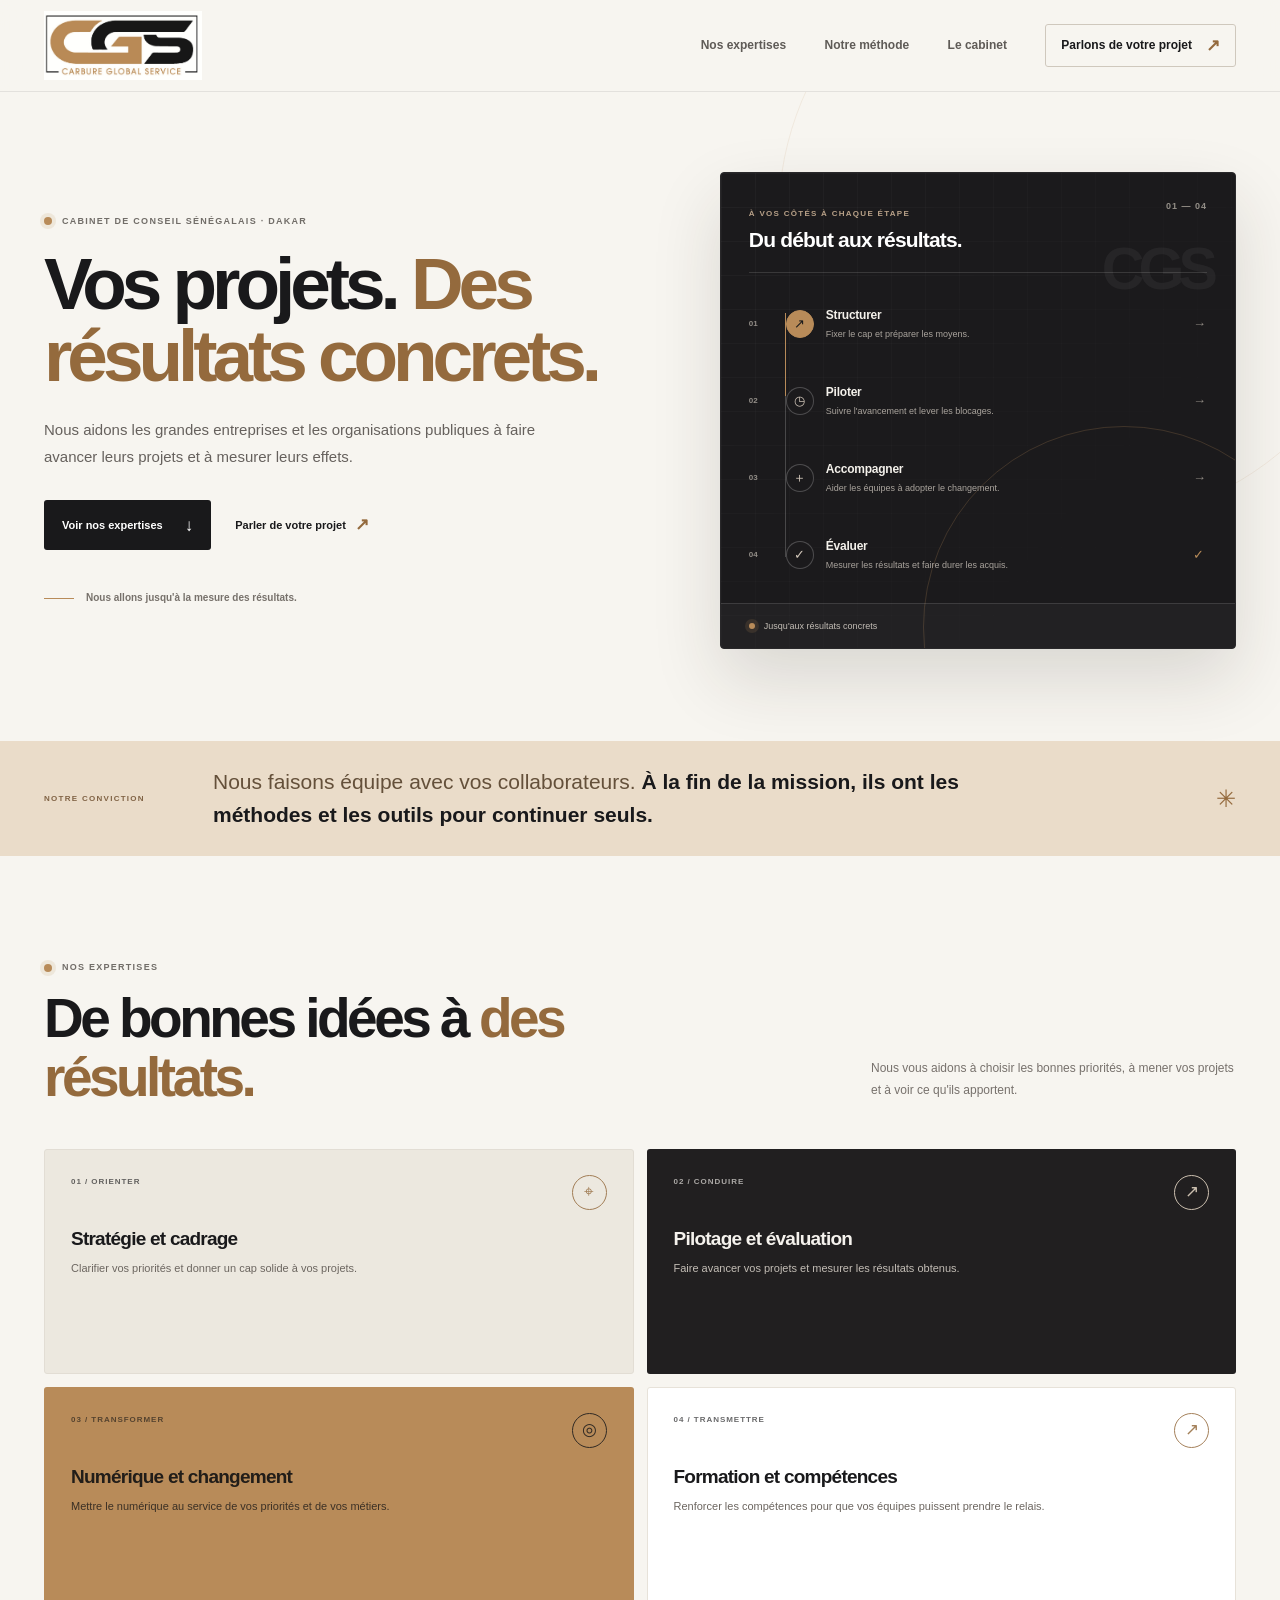
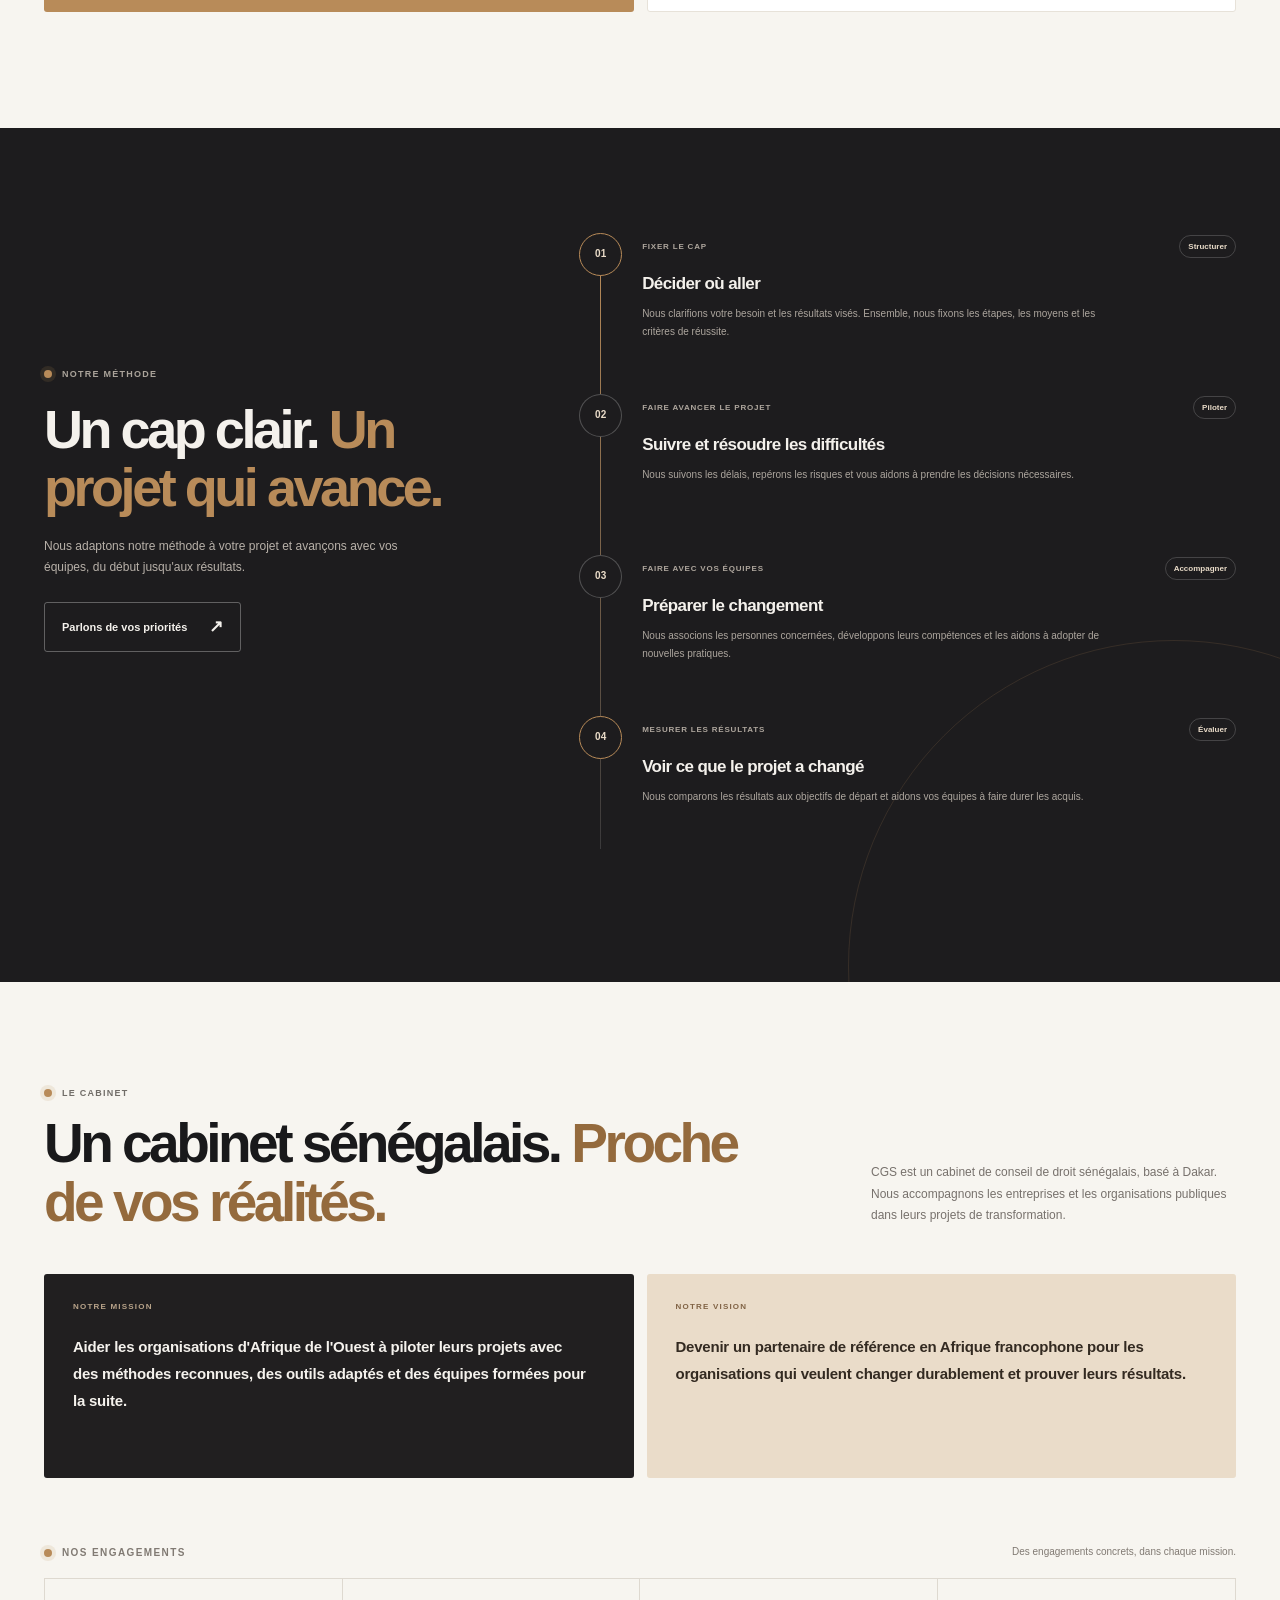
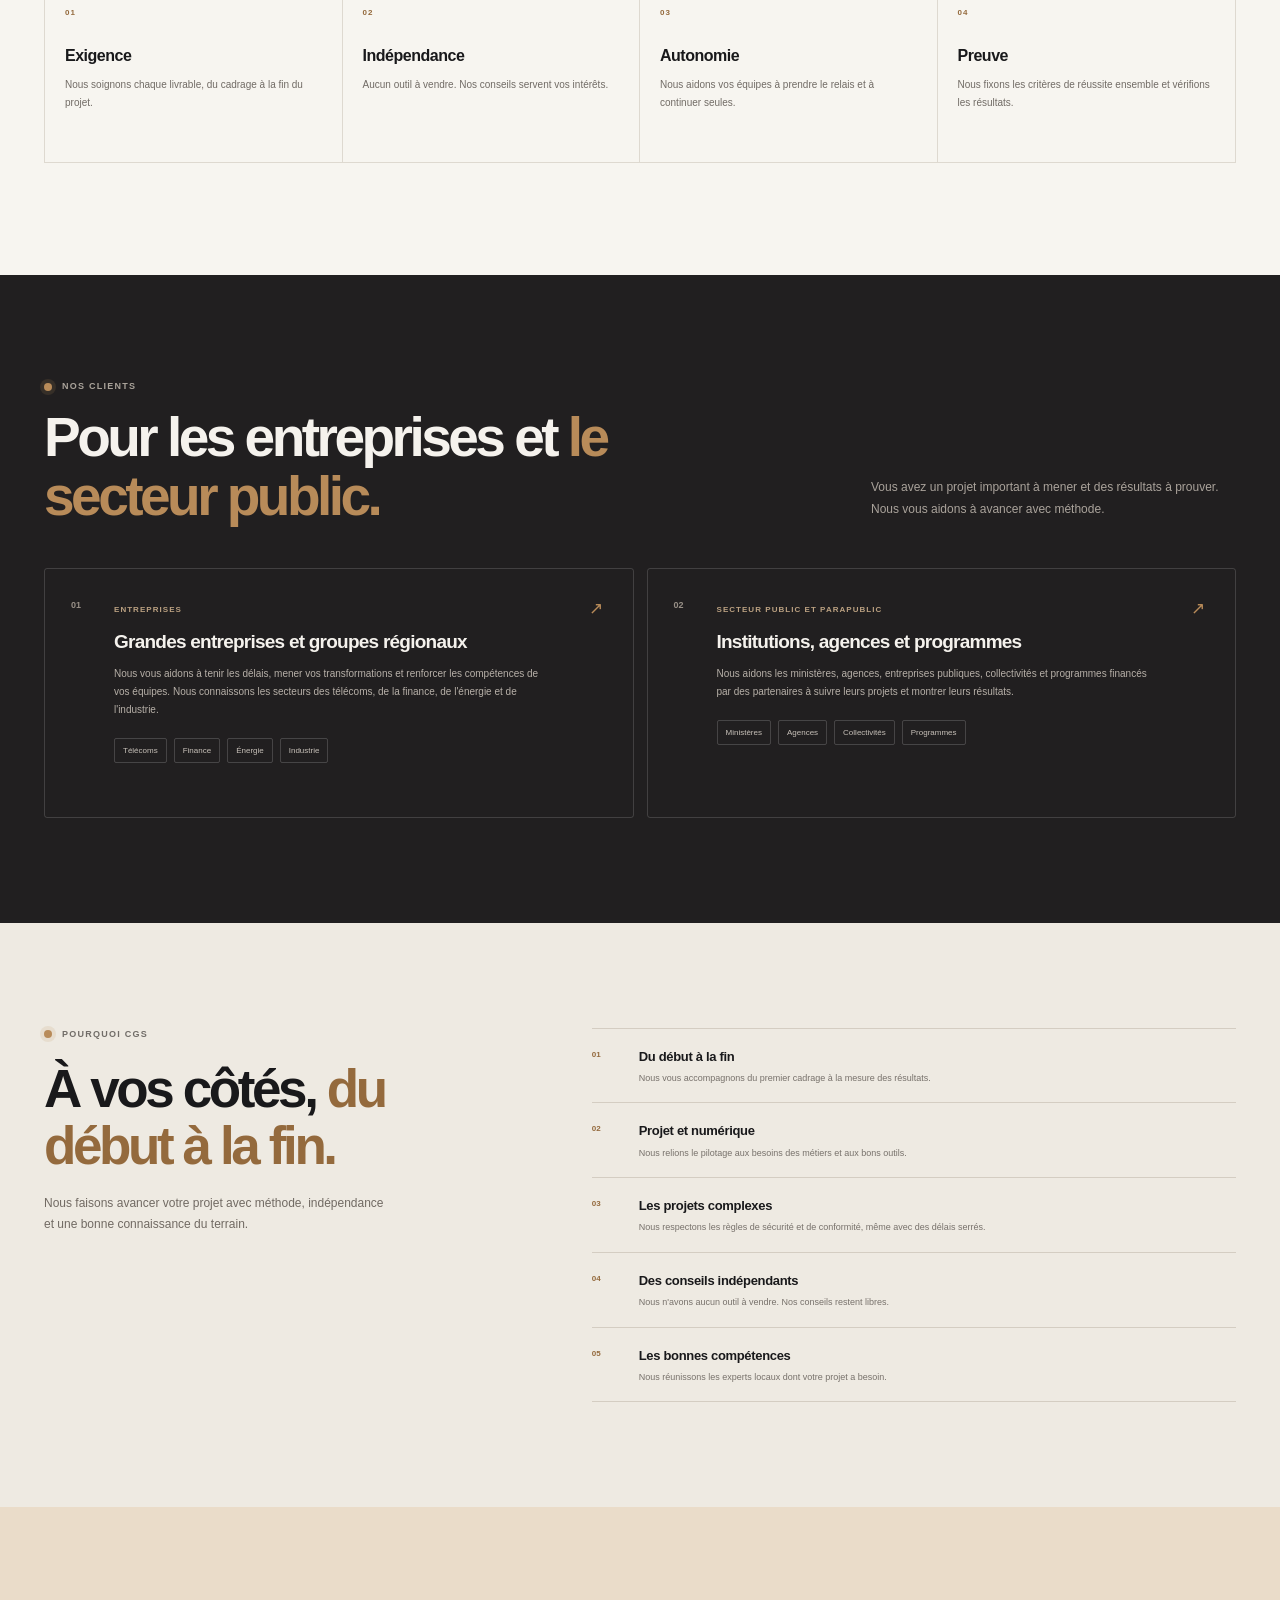
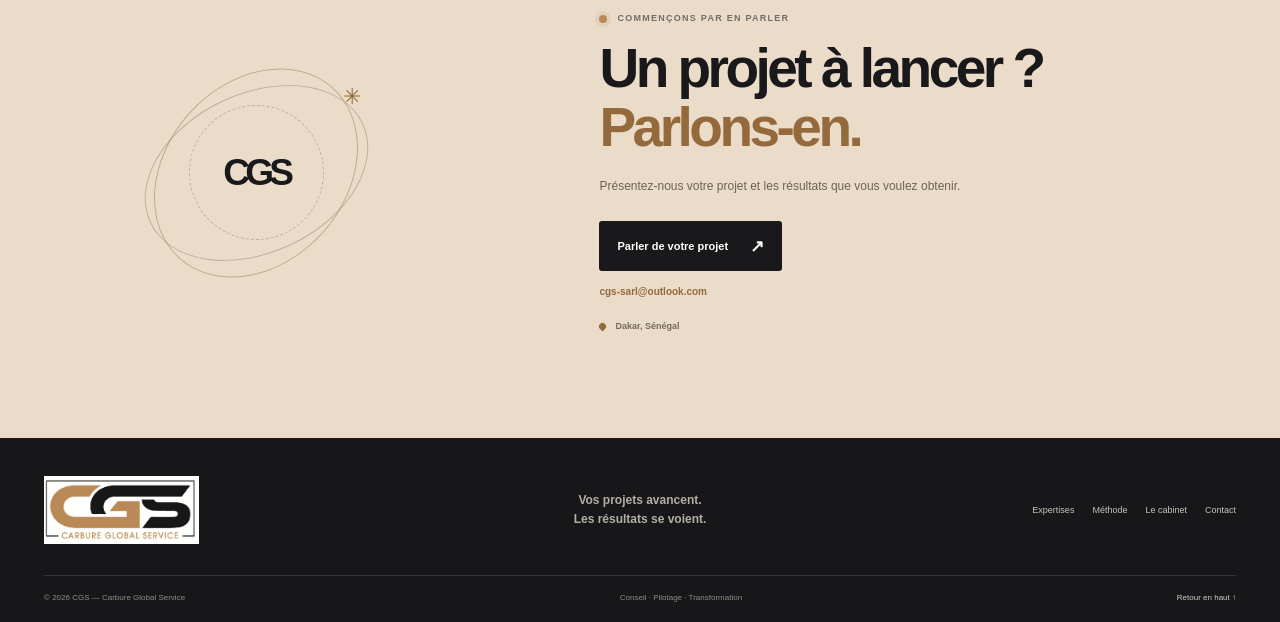
==== index.html @ 9fdec8ed "Build CGS consulting website" ====
<!doctype html>
<html lang="fr">
  <head>
    <meta charset="utf-8" />
    <meta name="viewport" content="width=device-width, initial-scale=1" />
    <meta name="theme-color" content="#171719" />
    <meta name="description" content="CGS aide les entreprises et les organisations publiques à faire avancer leurs projets et à mesurer leurs résultats." />
    <meta property="og:type" content="website" />
    <meta property="og:locale" content="fr_SN" />
    <meta property="og:title" content="CGS — Vos projets. Des résultats concrets." />
    <meta property="og:description" content="Conseil, pilotage de projets et accompagnement des équipes en Afrique de l'Ouest." />
    <title>CGS — Vos projets. Des résultats concrets.</title>
    <link rel="icon" type="image/svg+xml" href="favicon.svg" />
    <link rel="stylesheet" href="styles.css?v=6" />
    <script src="script.js" defer></script>
  </head>
  <body>
    <a class="skip-link" href="#contenu">Aller au contenu</a>
    <header class="site-header">
      <div class="container nav-wrap">
        <a class="brand" href="#accueil" aria-label="CGS, accueil">
          <img class="brand-logo" src="assets/cgs-logo.jpg" alt="Carbure Global Service" />
        </a>
        <button class="menu-toggle" type="button" aria-expanded="false" aria-controls="navigation" aria-label="Ouvrir le menu">
          <span></span><span></span>
        </button>
        <nav class="navigation" id="navigation" aria-label="Navigation principale">
          <a href="#expertises">Nos expertises</a>
          <a href="#methode">Notre méthode</a>
          <a href="#cabinet">Le cabinet</a>
          <a class="nav-cta" href="#contact">Parlons de votre projet <span aria-hidden="true">↗</span></a>
        </nav>
      </div>
    </header>

    <main id="contenu">
      <section class="hero section-pad" id="accueil">
        <div class="container hero-grid">
          <div class="hero-copy">
            <p class="eyebrow"><span class="eyebrow-dot"></span> Cabinet de conseil sénégalais · Dakar</p>
            <h1>Vos projets. <em>Des résultats concrets.</em></h1>
            <p class="hero-lead">Nous aidons les grandes entreprises et les organisations publiques à faire avancer leurs projets et à mesurer leurs effets.</p>
            <div class="hero-actions">
              <a class="button button-dark" href="#expertises">Voir nos expertises <span aria-hidden="true">↓</span></a>
              <a class="text-link" href="#contact">Parler de votre projet <span aria-hidden="true">↗</span></a>
            </div>
            <div class="hero-note"><span class="note-rule"></span><span>Nous allons jusqu'à la mesure des résultats.</span></div>
          </div>

          <div class="cycle-panel" role="region" aria-labelledby="cycle-title">
            <div class="cycle-panel-head"><div><span class="panel-kicker">À VOS CÔTÉS À CHAQUE ÉTAPE</span><h2 id="cycle-title">Du début aux résultats.</h2></div><span class="panel-index">01 — 04</span></div>
            <div class="cycle-list">
              <article class="cycle-item"><span class="cycle-number">01</span><span class="cycle-marker marker-filled" aria-hidden="true">↗</span><div><h3>Structurer</h3><p>Fixer le cap et préparer les moyens.</p></div><span class="cycle-arrow" aria-hidden="true">→</span></article>
              <article class="cycle-item"><span class="cycle-number">02</span><span class="cycle-marker" aria-hidden="true">◷</span><div><h3>Piloter</h3><p>Suivre l'avancement et lever les blocages.</p></div><span class="cycle-arrow" aria-hidden="true">→</span></article>
              <article class="cycle-item"><span class="cycle-number">03</span><span class="cycle-marker" aria-hidden="true">＋</span><div><h3>Accompagner</h3><p>Aider les équipes à adopter le changement.</p></div><span class="cycle-arrow" aria-hidden="true">→</span></article>
              <article class="cycle-item"><span class="cycle-number">04</span><span class="cycle-marker" aria-hidden="true">✓</span><div><h3>Évaluer</h3><p>Mesurer les résultats et faire durer les acquis.</p></div><span class="cycle-arrow" aria-hidden="true">✓</span></article>
            </div>
            <div class="cycle-panel-foot"><span class="status-dot" aria-hidden="true"></span> Jusqu'aux résultats concrets</div>
            <span class="panel-watermark" aria-hidden="true">CGS</span>
          </div>
        </div>
      </section>

      <section class="belief-band" aria-label="Notre conviction">
        <div class="container belief-inner">
          <span class="belief-label">NOTRE CONVICTION</span>
          <p>Nous faisons équipe avec vos collaborateurs. <strong>À la fin de la mission, ils ont les méthodes et les outils pour continuer seuls.</strong></p>
          <span class="belief-mark" aria-hidden="true">✳</span>
        </div>
      </section>

      <section class="section section-pad expertise-section" id="expertises">
        <div class="container">
          <div class="section-heading heading-split">
            <div><p class="eyebrow"><span class="eyebrow-dot"></span> Nos expertises</p><h2>De bonnes idées à <em>des résultats.</em></h2></div>
            <p class="heading-aside">Nous vous aidons à choisir les bonnes priorités, à mener vos projets et à voir ce qu'ils apportent.</p>
          </div>
          <div class="expertise-grid">
            <article class="expertise-card card-sand">
              <div class="card-top"><span class="card-number">01 / ORIENTER</span><span class="card-symbol" aria-hidden="true">⌖</span></div>
              <h3>Stratégie et cadrage</h3>
              <p>Clarifier vos priorités et donner un cap solide à vos projets.</p>
            </article>
            <article class="expertise-card card-dark">
              <div class="card-top"><span class="card-number">02 / CONDUIRE</span><span class="card-symbol" aria-hidden="true">↗</span></div>
              <h3>Pilotage et évaluation</h3>
              <p>Faire avancer vos projets et mesurer les résultats obtenus.</p>
            </article>
            <article class="expertise-card card-gold">
              <div class="card-top"><span class="card-number">03 / TRANSFORMER</span><span class="card-symbol" aria-hidden="true">◎</span></div>
              <h3>Numérique et changement</h3>
              <p>Mettre le numérique au service de vos priorités et de vos métiers.</p>
            </article>
            <article class="expertise-card card-light">
              <div class="card-top"><span class="card-number">04 / TRANSMETTRE</span><span class="card-symbol" aria-hidden="true">↗</span></div>
              <h3>Formation et compétences</h3>
              <p>Renforcer les compétences pour que vos équipes puissent prendre le relais.</p>
            </article>
          </div>
        </div>
      </section>

      <section class="method-section section-pad" id="methode">
        <div class="container method-layout">
          <div class="method-intro">
            <p class="eyebrow eyebrow-light"><span class="eyebrow-dot"></span> Notre méthode</p>
            <h2>Un cap clair. <em>Un projet qui avance.</em></h2>
            <p>Nous adaptons notre méthode à votre projet et avançons avec vos équipes, du début jusqu'aux résultats.</p>
            <a class="button button-outline" href="#contact">Parlons de vos priorités <span aria-hidden="true">↗</span></a>
          </div>
          <div class="method-steps">
            <article class="method-step"><span class="method-index">01</span><div class="method-content"><div class="method-topline"><span>FIXER LE CAP</span><span>Structurer</span></div><h3>Décider où aller</h3><p>Nous clarifions votre besoin et les résultats visés. Ensemble, nous fixons les étapes, les moyens et les critères de réussite.</p></div></article>
            <article class="method-step"><span class="method-index">02</span><div class="method-content"><div class="method-topline"><span>FAIRE AVANCER LE PROJET</span><span>Piloter</span></div><h3>Suivre et résoudre les difficultés</h3><p>Nous suivons les délais, repérons les risques et vous aidons à prendre les décisions nécessaires.</p></div></article>
            <article class="method-step"><span class="method-index">03</span><div class="method-content"><div class="method-topline"><span>FAIRE AVEC VOS ÉQUIPES</span><span>Accompagner</span></div><h3>Préparer le changement</h3><p>Nous associons les personnes concernées, développons leurs compétences et les aidons à adopter de nouvelles pratiques.</p></div></article>
            <article class="method-step"><span class="method-index">04</span><div class="method-content"><div class="method-topline"><span>MESURER LES RÉSULTATS</span><span>Évaluer</span></div><h3>Voir ce que le projet a changé</h3><p>Nous comparons les résultats aux objectifs de départ et aidons vos équipes à faire durer les acquis.</p></div></article>
          </div>
        </div>
      </section>

      <section class="section section-pad cabinet-section" id="cabinet">
        <div class="container">
          <div class="section-heading heading-split">
            <div><p class="eyebrow"><span class="eyebrow-dot"></span> Le cabinet</p><h2>Un cabinet sénégalais. <em>Proche de vos réalités.</em></h2></div>
            <p class="heading-aside">CGS est un cabinet de conseil de droit sénégalais, basé à Dakar. Nous accompagnons les entreprises et les organisations publiques dans leurs projets de transformation.</p>
          </div>
          <div class="mission-grid">
            <article class="mission-card mission-card-dark"><span class="mission-label">NOTRE MISSION</span><p>Aider les organisations d'Afrique de l'Ouest à piloter leurs projets avec des méthodes reconnues, des outils adaptés et des équipes formées pour la suite.</p></article>
            <article class="mission-card mission-card-gold"><span class="mission-label">NOTRE VISION</span><p>Devenir un partenaire de référence en Afrique francophone pour les organisations qui veulent changer durablement et prouver leurs résultats.</p></article>
          </div>

          <div class="values-heading"><p class="eyebrow"><span class="eyebrow-dot"></span> Nos engagements</p><p>Des engagements concrets, dans chaque mission.</p></div>
          <div class="values-grid">
            <article class="value-card"><span class="value-index">01</span><h3>Exigence</h3><p>Nous soignons chaque livrable, du cadrage à la fin du projet.</p></article>
            <article class="value-card"><span class="value-index">02</span><h3>Indépendance</h3><p>Aucun outil à vendre. Nos conseils servent vos intérêts.</p></article>
            <article class="value-card"><span class="value-index">03</span><h3>Autonomie</h3><p>Nous aidons vos équipes à prendre le relais et à continuer seules.</p></article>
            <article class="value-card"><span class="value-index">04</span><h3>Preuve</h3><p>Nous fixons les critères de réussite ensemble et vérifions les résultats.</p></article>
          </div>
        </div>
      </section>

      <section class="audience-section section-pad">
        <div class="container">
          <div class="section-heading heading-split">
            <div><p class="eyebrow eyebrow-light"><span class="eyebrow-dot"></span> Nos clients</p><h2>Pour les entreprises et <em>le secteur public.</em></h2></div>
            <p class="heading-aside">Vous avez un projet important à mener et des résultats à prouver. Nous vous aidons à avancer avec méthode.</p>
          </div>
          <div class="audience-grid">
            <article class="audience-card"><span class="audience-number">01</span><div><span class="audience-kicker">ENTREPRISES</span><h3>Grandes entreprises et groupes régionaux</h3><p>Nous vous aidons à tenir les délais, mener vos transformations et renforcer les compétences de vos équipes. Nous connaissons les secteurs des télécoms, de la finance, de l'énergie et de l'industrie.</p><div class="audience-tags"><span>Télécoms</span><span>Finance</span><span>Énergie</span><span>Industrie</span></div></div><span class="audience-icon" aria-hidden="true">↗</span></article>
            <article class="audience-card"><span class="audience-number">02</span><div><span class="audience-kicker">SECTEUR PUBLIC ET PARAPUBLIC</span><h3>Institutions, agences et programmes</h3><p>Nous aidons les ministères, agences, entreprises publiques, collectivités et programmes financés par des partenaires à suivre leurs projets et montrer leurs résultats.</p><div class="audience-tags"><span>Ministères</span><span>Agences</span><span>Collectivités</span><span>Programmes</span></div></div><span class="audience-icon" aria-hidden="true">↗</span></article>
          </div>
        </div>
      </section>

      <section class="difference-section section-pad">
        <div class="container difference-layout">
          <div><p class="eyebrow"><span class="eyebrow-dot"></span> Pourquoi CGS</p><h2>À vos côtés, <em>du début à la fin.</em></h2><p class="difference-lead">Nous faisons avancer votre projet avec méthode, indépendance et une bonne connaissance du terrain.</p></div>
          <div class="difference-list">
            <article><span>01</span><div><h3>Du début à la fin</h3><p>Nous vous accompagnons du premier cadrage à la mesure des résultats.</p></div></article>
            <article><span>02</span><div><h3>Projet et numérique</h3><p>Nous relions le pilotage aux besoins des métiers et aux bons outils.</p></div></article>
            <article><span>03</span><div><h3>Les projets complexes</h3><p>Nous respectons les règles de sécurité et de conformité, même avec des délais serrés.</p></div></article>
            <article><span>04</span><div><h3>Des conseils indépendants</h3><p>Nous n'avons aucun outil à vendre. Nos conseils restent libres.</p></div></article>
            <article><span>05</span><div><h3>Les bonnes compétences</h3><p>Nous réunissons les experts locaux dont votre projet a besoin.</p></div></article>
          </div>
        </div>
      </section>

      <section class="closing section-pad" id="contact">
        <div class="container closing-inner">
          <div class="closing-art" aria-hidden="true"><span class="closing-ring ring-one"></span><span class="closing-ring ring-two"></span><span class="closing-ring ring-three"></span><span class="closing-monogram">CGS</span><span class="closing-spark">✳</span></div>
          <div class="closing-copy"><p class="eyebrow"><span class="eyebrow-dot"></span> Commençons par en parler</p><h2>Un projet à lancer ? <em>Parlons-en.</em></h2><p>Présentez-nous votre projet et les résultats que vous voulez obtenir.</p><a class="button button-dark" href="mailto:cgs-sarl@outlook.com?subject=Échange%20avec%20CGS">Parler de votre projet <span aria-hidden="true">↗</span></a><a class="contact-email" href="mailto:cgs-sarl@outlook.com">cgs-sarl@outlook.com</a><span class="contact-location"><span class="local-marker" aria-hidden="true"></span> Dakar, Sénégal</span></div>
        </div>
      </section>
    </main>

    <footer class="site-footer">
      <div class="container footer-main">
        <a class="brand footer-brand" href="#accueil" aria-label="CGS, retour à l'accueil"><img class="brand-logo" src="assets/cgs-logo.jpg" alt="Carbure Global Service" /></a>
        <p>Vos projets avancent.<br />Les résultats se voient.</p>
        <div class="footer-links"><a href="#expertises">Expertises</a><a href="#methode">Méthode</a><a href="#cabinet">Le cabinet</a><a href="#contact">Contact</a></div>
      </div>
      <div class="container footer-bottom"><span>© <span id="year">2026</span> CGS — Carbure Global Service</span><span>Conseil · Pilotage · Transformation</span><a href="#accueil">Retour en haut ↑</a></div>
    </footer>
  </body>
</html>
---- styles.css ----
:root {
  --paper: #f7f5f0;
  --paper-deep: #eeeae2;
  --ink: #19191b;
  --ink-soft: #333235;
  --muted: #716d68;
  --line: #ded9d0;
  --gold: #b88b59;
  --gold-deep: #946a3d;
  --gold-pale: #eadcc9;
  --white: #fff;
  --font: "Segoe UI", Arial, sans-serif;
  --display: "Aptos Display", "Segoe UI", Arial, sans-serif;
  --max: 1192px;
}

* { box-sizing: border-box; }
html { scroll-behavior: smooth; scroll-padding-top: 92px; }
body { margin: 0; background: var(--paper); color: var(--ink); font-family: var(--font); font-size: 15px; line-height: 1.65; -webkit-font-smoothing: antialiased; }
button, a { font: inherit; }
a { color: inherit; text-decoration: none; }
button { color: inherit; }
::selection { background: var(--gold-pale); color: var(--ink); }
:focus-visible { outline: 3px solid var(--gold); outline-offset: 4px; }
.container { width: min(var(--max), calc(100% - 64px)); margin-inline: auto; }
.section-pad { padding-block: 105px; }
.skip-link { position: absolute; left: 18px; top: -70px; z-index: 20; padding: 10px 15px; border-radius: 4px; background: var(--ink); color: var(--white); }
.skip-link:focus { top: 14px; }

.site-header { position: sticky; z-index: 10; top: 0; background: rgb(247 245 240 / 94%); backdrop-filter: blur(14px); border-bottom: 1px solid rgb(25 25 27 / 9%); }
.nav-wrap { min-height: 91px; display: flex; align-items: center; justify-content: space-between; gap: 28px; }
.brand { display: inline-flex; align-items: center; flex: 0 0 auto; }
.brand-logo { display: block; width: 158px; height: auto; object-fit: contain; }
.navigation { display: flex; align-items: center; gap: clamp(20px, 3vw, 39px); font-size: 12px; font-weight: 650; }
.navigation > a:not(.nav-cta) { color: #5f5b57; transition: color .2s ease; }
.navigation > a:not(.nav-cta):hover, .footer-links a:hover { color: var(--gold-deep); }
.nav-cta { display: inline-flex; align-items: center; gap: 14px; padding: 11px 15px; border: 1px solid #cfc8bd; border-radius: 3px; transition: background .2s ease, border .2s ease; }
.nav-cta:hover { background: var(--white); border-color: var(--ink); }
.nav-cta span { color: var(--gold-deep); font-size: 17px; line-height: 1; }
.menu-toggle { display: none; }

.hero { position: relative; padding-top: 80px; padding-bottom: 92px; overflow: hidden; }
.hero::before { position: absolute; top: -180px; right: -110px; width: 610px; height: 610px; border: 1px solid rgb(184 139 89 / 12%); border-radius: 50%; content: ""; pointer-events: none; }
.hero-grid { position: relative; display: grid; grid-template-columns: 1fr .9fr; align-items: center; gap: clamp(50px, 8vw, 105px); }
.hero-copy { padding-block: 14px; }
.eyebrow { display: flex; align-items: center; gap: 10px; margin: 0 0 21px; color: var(--muted); font-size: 9px; font-weight: 750; letter-spacing: .14em; line-height: 1.4; text-transform: uppercase; }
.eyebrow-dot { display: inline-block; width: 8px; height: 8px; flex: 0 0 8px; border-radius: 50%; background: var(--gold); box-shadow: 0 0 0 4px rgb(184 139 89 / 14%); }
h1, h2, h3, p { margin-top: 0; }
h1, h2, h3 { font-family: var(--display); }
h1 { max-width: 630px; margin-bottom: 23px; font-size: clamp(49px, 5.7vw, 76px); font-weight: 650; line-height: .99; letter-spacing: -.069em; }
h1 em, h2 em { color: var(--gold-deep); font-style: normal; }
.hero-lead { max-width: 520px; margin-bottom: 29px; color: #66615d; font-size: 15px; line-height: 1.85; }
.hero-actions { display: flex; align-items: center; flex-wrap: wrap; gap: 24px; }
.button { display: inline-flex; min-height: 50px; align-items: center; justify-content: center; gap: 22px; padding: 0 17px; border: 1px solid transparent; border-radius: 3px; font-size: 11px; font-weight: 750; transition: transform .2s ease, background .2s ease, border .2s ease; }
.button:hover { transform: translateY(-2px); }
.button span { font-size: 17px; line-height: 1; }
.button-dark { background: var(--ink); color: var(--white); }
.button-dark:hover { background: #353337; }
.text-link { display: inline-flex; gap: 9px; align-items: center; font-size: 11px; font-weight: 750; }
.text-link span { color: var(--gold-deep); font-size: 17px; }
.hero-note { display: flex; align-items: center; gap: 12px; margin-top: 40px; color: #77716b; font-size: 10px; font-weight: 650; }
.note-rule { width: 30px; height: 1px; background: var(--gold); }

.cycle-panel { position: relative; padding: 26px 28px 0; overflow: hidden; border: 1px solid #29282a; border-radius: 4px; background: #1b1a1c; color: #f7f4ef; box-shadow: 0 30px 70px rgb(39 32 25 / 14%); isolation: isolate; }
.cycle-panel::before { position: absolute; z-index: -1; inset: 0; background-image: linear-gradient(rgb(255 255 255 / 3%) 1px, transparent 1px), linear-gradient(90deg, rgb(255 255 255 / 3%) 1px, transparent 1px); background-size: 34px 34px; content: ""; mask-image: linear-gradient(130deg, #000, transparent 85%); }
.cycle-panel::after { position: absolute; z-index: -1; right: -90px; bottom: -180px; width: 400px; height: 400px; border: 1px solid rgb(184 139 89 / 23%); border-radius: 50%; content: ""; }
.cycle-panel-head { display: flex; align-items: flex-start; justify-content: space-between; padding-bottom: 21px; border-bottom: 1px solid rgb(255 255 255 / 13%); }
.panel-kicker { color: #b8a188; font-size: 8px; font-weight: 750; letter-spacing: .16em; }
.cycle-panel-head h2 { margin: 5px 0 0; color: var(--white); font-size: 21px; font-weight: 600; letter-spacing: -.04em; }
.panel-index { color: #938e87; font-size: 9px; font-weight: 700; letter-spacing: .11em; }
.cycle-list { position: relative; padding-block: 12px 10px; }
.cycle-list::before { position: absolute; top: 40px; bottom: 46px; left: 36px; width: 1px; background: linear-gradient(var(--gold) 0 34%, rgb(255 255 255 / 20%) 34% 100%); content: ""; }
.cycle-item { position: relative; display: grid; grid-template-columns: 25px 28px 1fr 14px; align-items: center; gap: 12px; min-height: 77px; }
.cycle-number { color: #928d87; font-size: 8px; font-weight: 700; }
.cycle-marker { display: grid; width: 28px; height: 28px; place-items: center; border: 1px solid rgb(255 255 255 / 22%); border-radius: 50%; background: #1b1a1c; color: #d2c7ba; font-size: 13px; }
.marker-filled { border-color: var(--gold); background: var(--gold); color: var(--ink); }
.cycle-item h3 { margin: 0; color: #f4f1eb; font-size: 12px; font-weight: 700; letter-spacing: -.02em; }
.cycle-item p { margin: 3px 0 0; color: #aaa49d; font-size: 9px; line-height: 1.5; }
.cycle-arrow { color: #8f8982; font-size: 13px; }
.cycle-item:last-child .cycle-arrow { color: var(--gold); }
.cycle-panel-foot { display: flex; align-items: center; gap: 9px; min-height: 45px; margin-inline: -28px; padding-inline: 28px; border-top: 1px solid rgb(255 255 255 / 12%); background: rgb(255 255 255 / 3%); color: #c3bdb5; font-size: 9px; }
.status-dot { width: 6px; height: 6px; border-radius: 50%; background: var(--gold); box-shadow: 0 0 0 4px rgb(184 139 89 / 15%); }
.panel-watermark { position: absolute; right: 23px; top: 48px; color: rgb(255 255 255 / 5%); font-family: var(--display); font-size: 59px; font-weight: 800; letter-spacing: -.1em; pointer-events: none; }

.belief-band { background: var(--gold-pale); }
.belief-inner { display: grid; grid-template-columns: 145px 1fr 28px; align-items: center; gap: 24px; min-height: 115px; }
.belief-label { color: #806345; font-size: 8px; font-weight: 800; letter-spacing: .16em; }
.belief-inner p { max-width: 830px; margin: 0; color: #64503a; font-family: var(--display); font-size: clamp(16px, 2vw, 21px); line-height: 1.55; }
.belief-inner strong { color: var(--ink); font-weight: 700; }
.belief-mark { justify-self: end; color: var(--gold-deep); font-size: 24px; }

.section { background: var(--paper); }
.section-heading { margin-bottom: 42px; }
.heading-split { display: flex; align-items: end; justify-content: space-between; gap: 38px; }
.heading-split .eyebrow { margin-bottom: 15px; }
h2 { max-width: 700px; margin-bottom: 0; font-size: clamp(38px, 4.4vw, 55px); font-weight: 630; line-height: 1.07; letter-spacing: -.064em; }
.heading-aside { width: min(365px, 36%); margin: 0 0 5px; color: #77716c; font-size: 12px; line-height: 1.8; }
.expertise-section { padding-bottom: 116px; }
.expertise-grid { display: grid; grid-template-columns: repeat(2, 1fr); gap: 13px; }
.expertise-card { min-height: 225px; display: flex; flex-direction: column; padding: 25px 26px; border: 1px solid transparent; border-radius: 3px; }
.card-sand { background: #ece8df; border-color: #e2ddd4; }
.card-dark { background: #211f20; color: #f5f2ed; }
.card-gold { background: #b88b59; color: #211d19; }
.card-light { background: #fff; border-color: #e7e2d9; }
.card-top { display: flex; align-items: flex-start; justify-content: space-between; margin-bottom: 17px; }
.card-number { font-size: 8px; font-weight: 800; letter-spacing: .12em; opacity: .65; }
.card-symbol { display: grid; width: 35px; height: 35px; place-items: center; border: 1px solid currentColor; border-radius: 50%; color: var(--gold-deep); font-size: 17px; opacity: .85; }
.card-dark .card-symbol { color: var(--gold-pale); }
.card-gold .card-symbol { color: var(--ink); }
.expertise-card h3 { max-width: 420px; margin: 0 0 9px; font-size: 19px; line-height: 1.25; letter-spacing: -.04em; }
.expertise-card p { max-width: 470px; margin: 0; color: #6c6660; font-size: 11px; line-height: 1.75; }
.card-dark p { color: #c3bdb5; }
.card-gold p { color: #3b3025; }

.method-section { position: relative; overflow: hidden; background: #1d1c1e; color: #f4f1ec; }
.method-section::after { position: absolute; right: -220px; bottom: -310px; width: 650px; height: 650px; border: 1px solid rgb(184 139 89 / 16%); border-radius: 50%; content: ""; pointer-events: none; }
.method-layout { position: relative; z-index: 1; display: grid; grid-template-columns: .78fr 1.22fr; align-items: start; gap: clamp(50px, 9vw, 120px); }
.method-intro { position: sticky; top: 135px; }
.eyebrow-light { color: #aaa39a; }
.method-intro h2 { font-size: clamp(41px, 4.4vw, 54px); }
.method-intro h2 em { color: var(--gold); }
.method-intro > p:not(.eyebrow) { max-width: 390px; margin: 19px 0 23px; color: #b8b1a9; font-size: 12px; line-height: 1.8; }
.button-outline { border-color: rgb(255 255 255 / 30%); color: #f4f1ec; }
.button-outline:hover { border-color: var(--gold); background: rgb(255 255 255 / 5%); }
.method-steps { position: relative; }
.method-steps::before { position: absolute; top: 23px; bottom: 28px; left: 21px; width: 1px; background: linear-gradient(var(--gold), rgb(255 255 255 / 13%)); content: ""; }
.method-step { position: relative; display: grid; grid-template-columns: 43px 1fr; gap: 20px; min-height: 161px; padding: 0 0 29px; }
.method-index { z-index: 1; display: grid; width: 43px; height: 43px; place-items: center; border: 1px solid rgb(255 255 255 / 23%); border-radius: 50%; background: #1d1c1e; color: var(--gold-pale); font-size: 10px; font-weight: 800; }
.method-step:first-child .method-index, .method-step:last-child .method-index { border-color: var(--gold); }
.method-content { padding-top: 2px; }
.method-topline { display: flex; align-items: center; justify-content: space-between; gap: 12px; margin-bottom: 12px; color: #aea69d; font-size: 8px; font-weight: 700; letter-spacing: .1em; }
.method-topline span:last-child { padding: 4px 8px; border: 1px solid rgb(255 255 255 / 18%); border-radius: 20px; color: var(--gold-pale); font-size: 8px; letter-spacing: 0; }
.method-step h3 { margin: 0 0 7px; font-size: 17px; letter-spacing: -.035em; }
.method-step p { max-width: 480px; margin: 0; color: #ada69e; font-size: 10px; line-height: 1.8; }

.cabinet-section { padding-bottom: 112px; }
.mission-grid { display: grid; grid-template-columns: 1fr 1fr; gap: 13px; margin-bottom: 66px; }
.mission-card { min-height: 204px; padding: 26px 29px; border-radius: 3px; }
.mission-card-dark { background: #211f20; color: #f5f2ed; }
.mission-card-gold { background: var(--gold-pale); color: #332a21; }
.mission-label { display: block; margin-bottom: 20px; color: #b9a48a; font-size: 8px; font-weight: 800; letter-spacing: .15em; }
.mission-card-gold .mission-label { color: #806345; }
.mission-card p { max-width: 515px; margin: 0; font-family: var(--display); font-size: 15px; font-weight: 550; line-height: 1.8; letter-spacing: -.015em; }
.values-heading { display: flex; align-items: end; justify-content: space-between; gap: 20px; margin-bottom: 18px; }
.values-heading .eyebrow { margin: 0; }
.values-heading > p { margin: 0; color: #817a73; font-size: 10px; }
.values-grid { display: grid; grid-template-columns: repeat(4, 1fr); border: 1px solid var(--line); }
.value-card { min-height: 183px; padding: 19px 20px; border-right: 1px solid var(--line); }
.value-card:last-child { border-right: 0; }
.value-index { color: var(--gold-deep); font-size: 8px; font-weight: 800; letter-spacing: .12em; }
.value-card h3 { margin: 20px 0 7px; font-size: 16px; letter-spacing: -.03em; }
.value-card p { margin: 0; color: #716b65; font-size: 10px; line-height: 1.75; }

.audience-section { background: #211f20; color: #f5f2ed; }
.audience-section h2 em { color: var(--gold); }
.audience-section .heading-aside { color: #aaa39b; }
.audience-grid { display: grid; grid-template-columns: 1fr 1fr; gap: 13px; }
.audience-card { position: relative; display: grid; grid-template-columns: 25px 1fr 18px; gap: 18px; min-height: 250px; padding: 26px; border: 1px solid rgb(255 255 255 / 15%); border-radius: 3px; transition: background .2s ease, border-color .2s ease; }
.audience-card:hover { border-color: rgb(184 139 89 / 65%); background: rgb(255 255 255 / 3%); }
.audience-number { padding-top: 3px; color: #978f86; font-size: 9px; font-weight: 800; }
.audience-kicker { color: #bba181; font-size: 8px; font-weight: 800; letter-spacing: .13em; }
.audience-card h3 { max-width: 360px; margin: 11px 0 10px; font-size: 19px; line-height: 1.3; letter-spacing: -.04em; }
.audience-card p { max-width: 440px; margin: 0; color: #b7b0a8; font-size: 10px; line-height: 1.8; }
.audience-icon { color: var(--gold); font-size: 17px; }
.audience-tags { display: flex; flex-wrap: wrap; gap: 7px; margin-top: 19px; }
.audience-tags span { padding: 5px 8px; border: 1px solid rgb(255 255 255 / 17%); border-radius: 2px; color: #c8c1b9; font-size: 8px; }

.difference-section { background: var(--paper-deep); }
.difference-layout { display: grid; grid-template-columns: .82fr 1.18fr; gap: clamp(45px, 8vw, 100px); }
.difference-layout h2 { font-size: clamp(39px, 4.4vw, 53px); }
.difference-lead { max-width: 350px; margin: 18px 0 0; color: #716a63; font-size: 12px; line-height: 1.8; }
.difference-list { border-top: 1px solid #d4cdc2; }
.difference-list article { display: grid; grid-template-columns: 32px 1fr; gap: 15px; padding: 17px 0 16px; border-bottom: 1px solid #d4cdc2; }
.difference-list article > span { padding-top: 2px; color: var(--gold-deep); font-size: 8px; font-weight: 800; }
.difference-list h3 { margin: 0 0 4px; font-size: 13px; letter-spacing: -.025em; }
.difference-list p { margin: 0; color: #77716b; font-size: 9px; line-height: 1.7; }

.closing { position: relative; overflow: hidden; background: var(--gold-pale); }
.closing-inner { display: grid; grid-template-columns: .8fr 1.2fr; align-items: center; gap: 11%; min-height: 300px; }
.closing-art { position: relative; display: grid; width: 290px; height: 260px; place-items: center; justify-self: center; }
.closing-ring { position: absolute; border: 1px solid rgb(25 25 27 / 22%); border-radius: 50%; transform: rotate(-25deg); }
.ring-one { width: 235px; height: 160px; }
.ring-two { width: 180px; height: 230px; transform: rotate(42deg); border-color: rgb(148 106 61 / 43%); }
.ring-three { width: 135px; height: 135px; border-style: dashed; }
.closing-monogram { font-family: var(--display); font-size: 37px; line-height: 1; font-weight: 800; letter-spacing: -.13em; }
.closing-spark { position: absolute; top: 36px; right: 40px; color: var(--gold-deep); font-size: 22px; }
.closing-copy { max-width: 535px; }
.closing-copy .eyebrow { margin-bottom: 14px; }
.closing-copy h2 { font-size: clamp(39px, 4.5vw, 55px); }
.closing-copy > p:not(.eyebrow) { max-width: 450px; margin: 19px 0 24px; color: #6d6255; font-size: 12px; line-height: 1.8; }
.contact-email { display: flex; width: fit-content; margin-top: 13px; color: var(--gold-deep); font-size: 10px; font-weight: 750; }
.contact-location { display: flex; align-items: center; gap: 9px; margin-top: 18px; color: #756b5f; font-size: 9px; font-weight: 650; }
.local-marker { display: inline-block; width: 7px; height: 7px; border-radius: 50% 50% 50% 0; transform: rotate(-45deg); background: var(--gold-deep); }

.site-footer { padding: 38px 0 18px; background: #171719; color: #f0ede8; }
.footer-main { display: grid; grid-template-columns: 1fr 1fr 1fr; align-items: center; padding-bottom: 31px; }
.footer-brand .brand-logo { width: 155px; }
.footer-main > p { margin: 0; color: #b5aea5; text-align: center; font-family: var(--display); font-size: 12px; font-weight: 650; line-height: 1.6; }
.footer-links { display: flex; justify-content: end; flex-wrap: wrap; gap: 10px 18px; color: #c9c3bb; font-size: 9px; }
.footer-bottom { display: flex; align-items: center; justify-content: space-between; gap: 20px; padding-top: 15px; border-top: 1px solid rgb(255 255 255 / 13%); color: #928c84; font-size: 8px; }
.footer-bottom a { color: #d2ccc4; }

@media (max-width: 960px) {
  .container { width: min(var(--max), calc(100% - 48px)); }
  .hero { padding-top: 62px; }
  .hero-grid { grid-template-columns: 1fr .92fr; gap: 35px; }
  .cycle-panel { padding-inline: 21px; }
  .cycle-panel-foot { margin-inline: -21px; padding-inline: 21px; }
  .heading-aside { width: min(340px, 40%); }
  .method-layout { gap: 50px; }
  .method-intro { position: static; }
  .values-grid { grid-template-columns: repeat(2, 1fr); }
  .value-card:nth-child(2) { border-right: 0; }
  .value-card:nth-child(-n+2) { border-bottom: 1px solid var(--line); }
}

@media (max-width: 700px) {
  html { scroll-padding-top: 70px; }
  .container { width: min(var(--max), calc(100% - 40px)); }
  .section-pad { padding-block: 75px; }
  .nav-wrap { min-height: 69px; }
  .brand-logo { width: 138px; }
  .menu-toggle { position: relative; z-index: 12; width: 42px; height: 42px; display: grid; align-content: center; justify-items: center; gap: 6px; border: 1px solid #cfc8bd; border-radius: 3px; background: transparent; cursor: pointer; }
  .menu-toggle span { width: 16px; height: 1px; background: var(--ink); transition: transform .2s ease; }
  .menu-toggle[aria-expanded="true"] span:first-child { transform: translateY(3.5px) rotate(45deg); }
  .menu-toggle[aria-expanded="true"] span:last-child { transform: translateY(-3.5px) rotate(-45deg); }
  .navigation { position: absolute; top: 68px; right: 0; left: 0; display: none; align-items: stretch; gap: 0; padding: 8px 20px 18px; border-bottom: 1px solid var(--line); background: var(--paper); box-shadow: 0 18px 30px rgb(25 25 27 / 8%); }
  .navigation.is-open { display: flex; flex-direction: column; }
  .navigation > a:not(.nav-cta) { padding: 13px 4px; border-bottom: 1px solid #e5e0d7; }
  .navigation .nav-cta { justify-content: space-between; margin-top: 13px; }
  .hero { padding-top: 48px; padding-bottom: 58px; }
  .hero-grid { display: flex; flex-direction: column; align-items: stretch; gap: 39px; }
  .hero-copy { padding: 0; }
  .eyebrow { margin-bottom: 17px; font-size: 8px; }
  .hero h1 { max-width: 560px; font-size: clamp(46px, 12vw, 64px); }
  .hero-lead { font-size: 13px; }
  .hero-actions { gap: 16px; }
  .button { min-height: 47px; font-size: 10px; }
  .hero-note { margin-top: 27px; font-size: 9px; }
  .cycle-panel { padding: 21px 18px 0; }
  .cycle-panel-head h2 { font-size: 19px; }
  .cycle-panel-foot { margin-inline: -18px; padding-inline: 18px; }
  .cycle-list::before { left: 31px; }
  .cycle-item { grid-template-columns: 20px 27px 1fr 12px; gap: 9px; min-height: 72px; }
  .cycle-marker { width: 27px; height: 27px; }
  .cycle-item h3 { font-size: 11px; }
  .cycle-item p { font-size: 8px; }
  .panel-watermark { right: 16px; font-size: 48px; }
  .belief-inner { grid-template-columns: 1fr 22px; gap: 7px 15px; min-height: 119px; padding-block: 17px; }
  .belief-label { grid-column: 1; }
  .belief-inner p { grid-column: 1; font-size: 15px; }
  .belief-mark { grid-column: 2; grid-row: 1 / span 2; font-size: 21px; }
  .section-heading { margin-bottom: 29px; }
  .heading-split { display: block; }
  .heading-aside { width: 100%; max-width: 470px; margin-top: 15px; font-size: 11px; }
  h2 { font-size: clamp(37px, 10vw, 48px); }
  .expertise-section { padding-bottom: 77px; }
  .expertise-grid { grid-template-columns: 1fr; gap: 10px; }
  .expertise-card { min-height: 0; padding: 22px; }
  .expertise-card h3 { font-size: 18px; }
  .expertise-card p { font-size: 10px; }
  .method-layout { grid-template-columns: 1fr; gap: 42px; }
  .method-intro h2 { font-size: clamp(41px, 10.8vw, 52px); }
  .method-intro > p:not(.eyebrow) { margin-top: 15px; }
  .method-step { grid-template-columns: 36px 1fr; gap: 14px; min-height: 151px; padding-bottom: 25px; }
  .method-index { width: 36px; height: 36px; font-size: 9px; }
  .method-steps::before { left: 18px; }
  .method-topline { font-size: 7px; }
  .method-step h3 { font-size: 15px; }
  .method-step p { font-size: 9px; }
  .cabinet-section { padding-bottom: 77px; }
  .mission-grid { grid-template-columns: 1fr; gap: 10px; margin-bottom: 48px; }
  .mission-card { min-height: 0; padding: 22px; }
  .mission-label { margin-bottom: 13px; }
  .mission-card p { font-size: 13px; }
  .values-heading { align-items: flex-start; flex-direction: column; gap: 8px; }
  .values-heading > p { font-size: 9px; }
  .values-grid { grid-template-columns: 1fr 1fr; }
  .value-card { min-height: 170px; padding: 15px; }
  .value-card h3 { margin-top: 17px; font-size: 14px; }
  .value-card p { font-size: 9px; }
  .audience-grid { grid-template-columns: 1fr; gap: 10px; }
  .audience-card { grid-template-columns: 20px 1fr 13px; gap: 12px; min-height: 0; padding: 21px 16px; }
  .audience-card h3 { font-size: 17px; }
  .audience-card p { font-size: 9px; }
  .audience-tags { gap: 6px; margin-top: 14px; }
  .difference-layout { grid-template-columns: 1fr; gap: 34px; }
  .difference-layout h2 { font-size: clamp(39px, 10.4vw, 51px); }
  .difference-lead { margin-top: 14px; font-size: 11px; }
  .difference-list article { grid-template-columns: 25px 1fr; gap: 10px; }
  .difference-list h3 { font-size: 12px; }
  .difference-list p { font-size: 8px; }
  .closing-inner { grid-template-columns: 1fr; gap: 17px; }
  .closing-art { width: 220px; height: 178px; }
  .ring-one { width: 177px; height: 126px; }
  .ring-two { width: 135px; height: 175px; }
  .ring-three { width: 103px; height: 103px; }
  .closing-monogram { font-size: 30px; }
  .closing-spark { top: 18px; right: 27px; }
  .closing-copy { max-width: none; }
  .closing-copy h2 { font-size: clamp(39px, 10.7vw, 52px); }
  .closing-copy > p:not(.eyebrow) { font-size: 11px; }
  .footer-main { grid-template-columns: 1fr 1fr; gap: 20px; padding-bottom: 24px; }
  .footer-brand .brand-logo { width: 138px; }
  .footer-main > p { grid-column: 1 / span 2; grid-row: 2; text-align: left; }
  .footer-links { grid-column: 1 / span 2; justify-content: start; gap: 11px 16px; }
  .footer-bottom { flex-wrap: wrap; gap: 9px 17px; font-size: 7px; }
  .footer-bottom > span:nth-child(2) { display: none; }
}

@media (max-width: 370px) {
  .container { width: calc(100% - 32px); }
  .hero-actions { align-items: flex-start; flex-direction: column; }
  .cycle-panel { padding-inline: 13px; }
  .cycle-panel-foot { margin-inline: -13px; padding-inline: 13px; }
  .cycle-list::before { left: 28px; }
  .cycle-item { grid-template-columns: 17px 25px 1fr 10px; gap: 7px; }
  .cycle-marker { width: 25px; height: 25px; }
  .method-topline span:first-child { letter-spacing: .04em; }
  .value-card { padding: 12px; }
}

@media (prefers-reduced-motion: reduce) {
  *, *::before, *::after { scroll-behavior: auto !important; transition-duration: .01ms !important; animation-duration: .01ms !important; animation-iteration-count: 1 !important; }
}
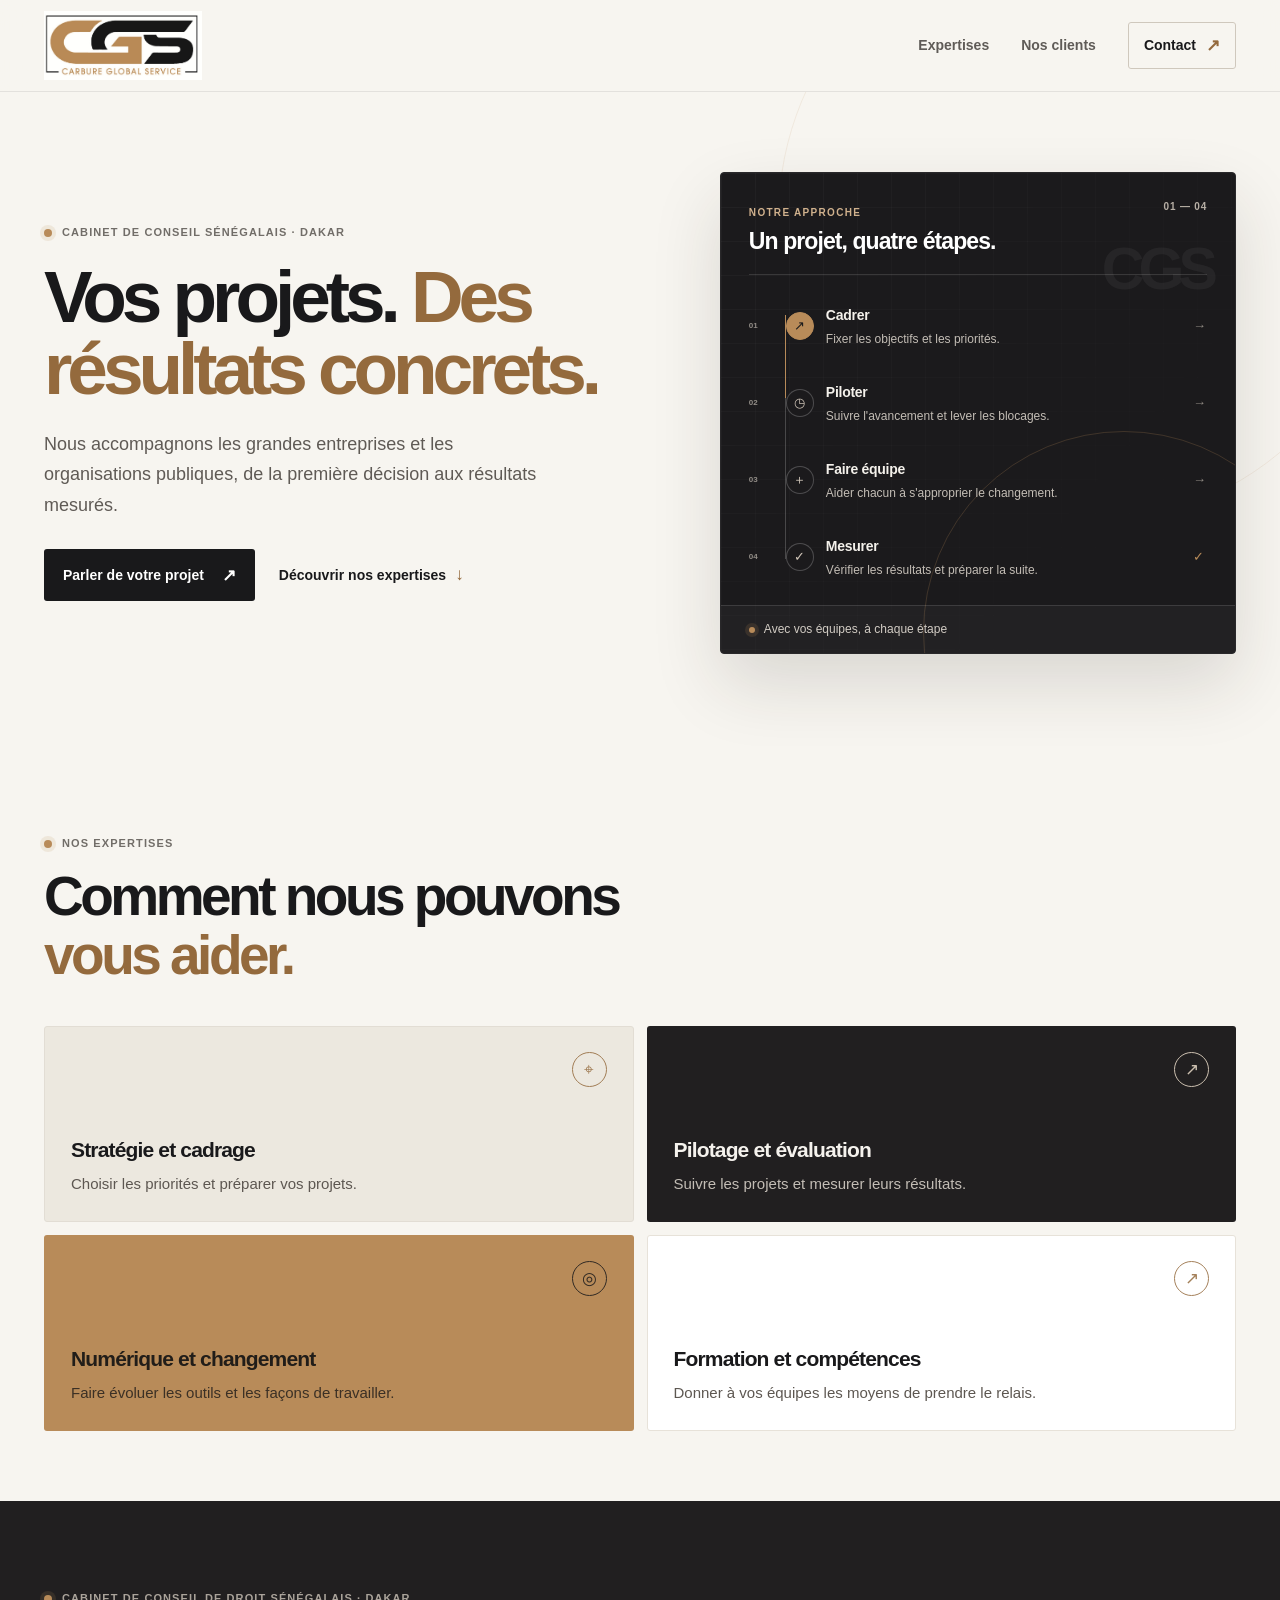
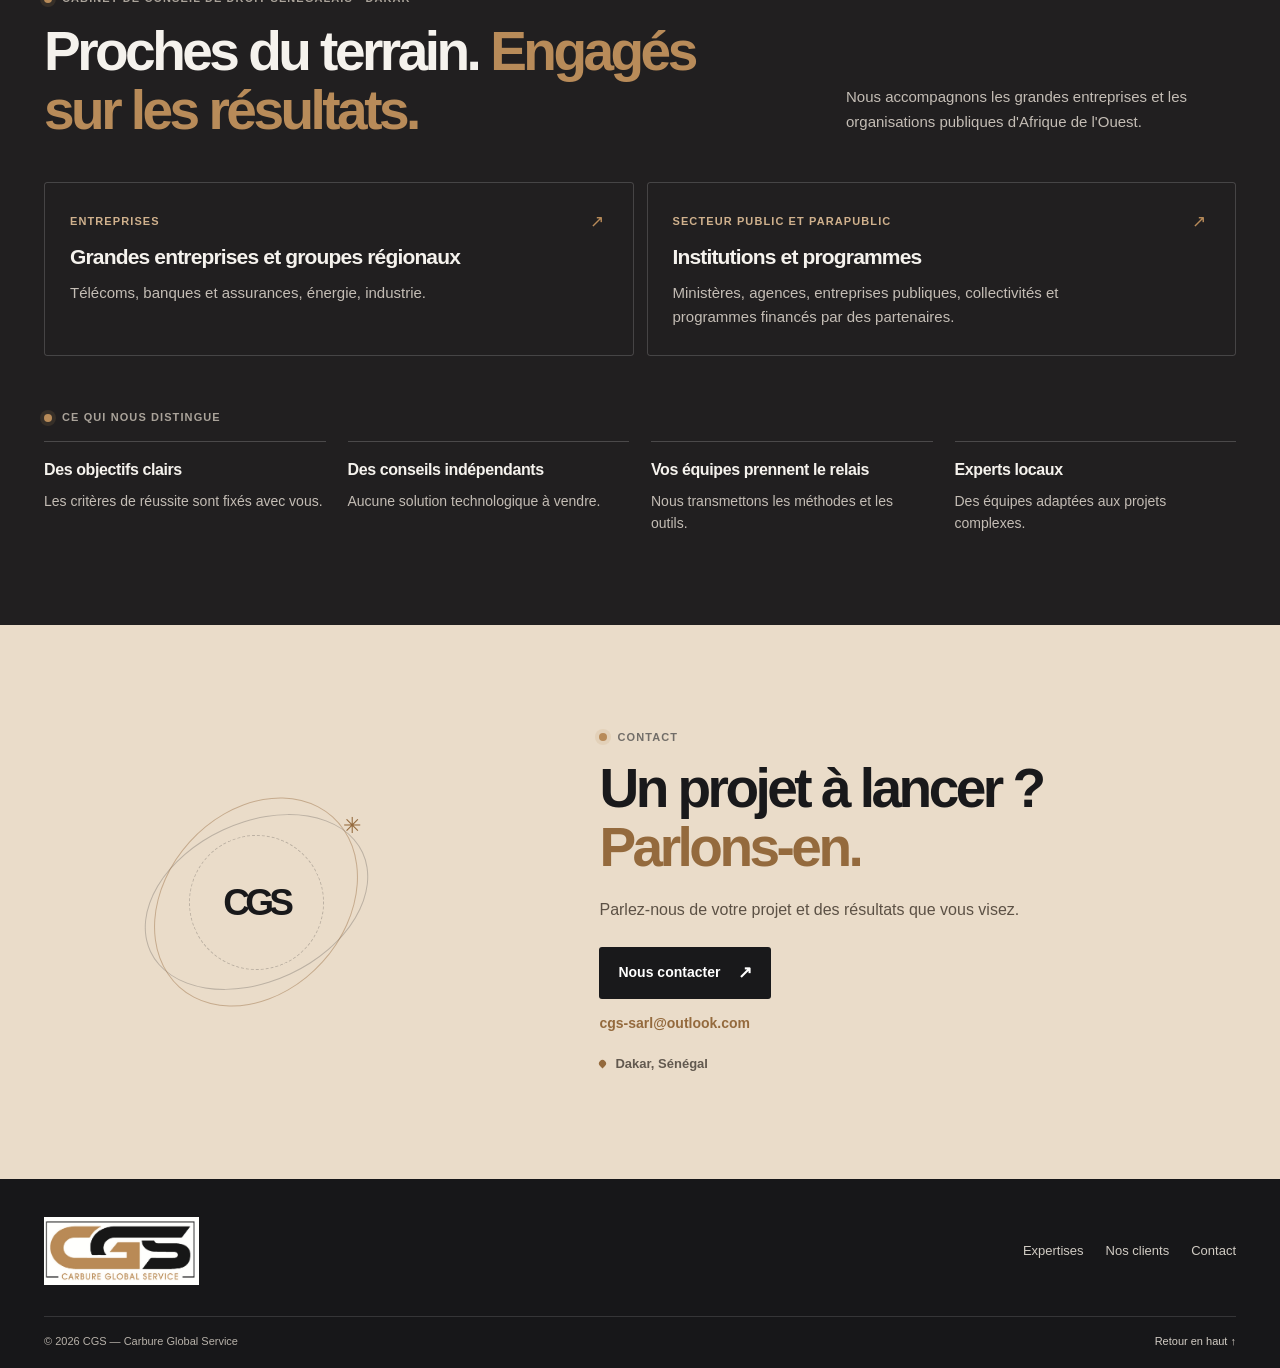
==== commit 9f2bc163: "Simplify CGS website experience" ====
--- a/index.html
+++ b/index.html
@@ -11,7 +11,7 @@
     <meta property="og:description" content="Conseil, pilotage de projets et accompagnement des équipes en Afrique de l'Ouest." />
     <title>CGS — Vos projets. Des résultats concrets.</title>
     <link rel="icon" type="image/svg+xml" href="favicon.svg" />
-    <link rel="stylesheet" href="styles.css?v=6" />
+    <link rel="stylesheet" href="styles.css?v=7" />
     <script src="script.js" defer></script>
   </head>
   <body>
@@ -25,10 +25,9 @@
           <span></span><span></span>
         </button>
         <nav class="navigation" id="navigation" aria-label="Navigation principale">
-          <a href="#expertises">Nos expertises</a>
-          <a href="#methode">Notre méthode</a>
-          <a href="#cabinet">Le cabinet</a>
-          <a class="nav-cta" href="#contact">Parlons de votre projet <span aria-hidden="true">↗</span></a>
+          <a href="#expertises">Expertises</a>
+          <a href="#clients">Nos clients</a>
+          <a class="nav-cta" href="#contact">Contact <span aria-hidden="true">↗</span></a>
         </nav>
       </div>
     </header>
@@ -39,127 +38,73 @@
           <div class="hero-copy">
             <p class="eyebrow"><span class="eyebrow-dot"></span> Cabinet de conseil sénégalais · Dakar</p>
             <h1>Vos projets. <em>Des résultats concrets.</em></h1>
-            <p class="hero-lead">Nous aidons les grandes entreprises et les organisations publiques à faire avancer leurs projets et à mesurer leurs effets.</p>
+            <p class="hero-lead">Nous accompagnons les grandes entreprises et les organisations publiques, de la première décision aux résultats mesurés.</p>
             <div class="hero-actions">
-              <a class="button button-dark" href="#expertises">Voir nos expertises <span aria-hidden="true">↓</span></a>
-              <a class="text-link" href="#contact">Parler de votre projet <span aria-hidden="true">↗</span></a>
+              <a class="button button-dark" href="#contact">Parler de votre projet <span aria-hidden="true">↗</span></a>
+              <a class="text-link" href="#expertises">Découvrir nos expertises <span aria-hidden="true">↓</span></a>
             </div>
-            <div class="hero-note"><span class="note-rule"></span><span>Nous allons jusqu'à la mesure des résultats.</span></div>
           </div>
 
           <div class="cycle-panel" role="region" aria-labelledby="cycle-title">
-            <div class="cycle-panel-head"><div><span class="panel-kicker">À VOS CÔTÉS À CHAQUE ÉTAPE</span><h2 id="cycle-title">Du début aux résultats.</h2></div><span class="panel-index">01 — 04</span></div>
+            <div class="cycle-panel-head"><div><span class="panel-kicker">NOTRE APPROCHE</span><h2 id="cycle-title">Un projet, quatre étapes.</h2></div><span class="panel-index">01 — 04</span></div>
             <div class="cycle-list">
-              <article class="cycle-item"><span class="cycle-number">01</span><span class="cycle-marker marker-filled" aria-hidden="true">↗</span><div><h3>Structurer</h3><p>Fixer le cap et préparer les moyens.</p></div><span class="cycle-arrow" aria-hidden="true">→</span></article>
+              <article class="cycle-item"><span class="cycle-number">01</span><span class="cycle-marker marker-filled" aria-hidden="true">↗</span><div><h3>Cadrer</h3><p>Fixer les objectifs et les priorités.</p></div><span class="cycle-arrow" aria-hidden="true">→</span></article>
               <article class="cycle-item"><span class="cycle-number">02</span><span class="cycle-marker" aria-hidden="true">◷</span><div><h3>Piloter</h3><p>Suivre l'avancement et lever les blocages.</p></div><span class="cycle-arrow" aria-hidden="true">→</span></article>
-              <article class="cycle-item"><span class="cycle-number">03</span><span class="cycle-marker" aria-hidden="true">＋</span><div><h3>Accompagner</h3><p>Aider les équipes à adopter le changement.</p></div><span class="cycle-arrow" aria-hidden="true">→</span></article>
-              <article class="cycle-item"><span class="cycle-number">04</span><span class="cycle-marker" aria-hidden="true">✓</span><div><h3>Évaluer</h3><p>Mesurer les résultats et faire durer les acquis.</p></div><span class="cycle-arrow" aria-hidden="true">✓</span></article>
+              <article class="cycle-item"><span class="cycle-number">03</span><span class="cycle-marker" aria-hidden="true">＋</span><div><h3>Faire équipe</h3><p>Aider chacun à s'approprier le changement.</p></div><span class="cycle-arrow" aria-hidden="true">→</span></article>
+              <article class="cycle-item"><span class="cycle-number">04</span><span class="cycle-marker" aria-hidden="true">✓</span><div><h3>Mesurer</h3><p>Vérifier les résultats et préparer la suite.</p></div><span class="cycle-arrow" aria-hidden="true">✓</span></article>
             </div>
-            <div class="cycle-panel-foot"><span class="status-dot" aria-hidden="true"></span> Jusqu'aux résultats concrets</div>
+            <div class="cycle-panel-foot"><span class="status-dot" aria-hidden="true"></span> Avec vos équipes, à chaque étape</div>
             <span class="panel-watermark" aria-hidden="true">CGS</span>
           </div>
-        </div>
-      </section>
-
-      <section class="belief-band" aria-label="Notre conviction">
-        <div class="container belief-inner">
-          <span class="belief-label">NOTRE CONVICTION</span>
-          <p>Nous faisons équipe avec vos collaborateurs. <strong>À la fin de la mission, ils ont les méthodes et les outils pour continuer seuls.</strong></p>
-          <span class="belief-mark" aria-hidden="true">✳</span>
         </div>
       </section>
 
       <section class="section section-pad expertise-section" id="expertises">
         <div class="container">
           <div class="section-heading heading-split">
-            <div><p class="eyebrow"><span class="eyebrow-dot"></span> Nos expertises</p><h2>De bonnes idées à <em>des résultats.</em></h2></div>
-            <p class="heading-aside">Nous vous aidons à choisir les bonnes priorités, à mener vos projets et à voir ce qu'ils apportent.</p>
+            <div><p class="eyebrow"><span class="eyebrow-dot"></span> Nos expertises</p><h2>Comment nous pouvons <em>vous aider.</em></h2></div>
           </div>
           <div class="expertise-grid">
             <article class="expertise-card card-sand">
-              <div class="card-top"><span class="card-number">01 / ORIENTER</span><span class="card-symbol" aria-hidden="true">⌖</span></div>
+              <div class="card-top"><span class="card-symbol" aria-hidden="true">⌖</span></div>
               <h3>Stratégie et cadrage</h3>
-              <p>Clarifier vos priorités et donner un cap solide à vos projets.</p>
+              <p>Choisir les priorités et préparer vos projets.</p>
             </article>
             <article class="expertise-card card-dark">
-              <div class="card-top"><span class="card-number">02 / CONDUIRE</span><span class="card-symbol" aria-hidden="true">↗</span></div>
+              <div class="card-top"><span class="card-symbol" aria-hidden="true">↗</span></div>
               <h3>Pilotage et évaluation</h3>
-              <p>Faire avancer vos projets et mesurer les résultats obtenus.</p>
+              <p>Suivre les projets et mesurer leurs résultats.</p>
             </article>
             <article class="expertise-card card-gold">
-              <div class="card-top"><span class="card-number">03 / TRANSFORMER</span><span class="card-symbol" aria-hidden="true">◎</span></div>
+              <div class="card-top"><span class="card-symbol" aria-hidden="true">◎</span></div>
               <h3>Numérique et changement</h3>
-              <p>Mettre le numérique au service de vos priorités et de vos métiers.</p>
+              <p>Faire évoluer les outils et les façons de travailler.</p>
             </article>
             <article class="expertise-card card-light">
-              <div class="card-top"><span class="card-number">04 / TRANSMETTRE</span><span class="card-symbol" aria-hidden="true">↗</span></div>
+              <div class="card-top"><span class="card-symbol" aria-hidden="true">↗</span></div>
               <h3>Formation et compétences</h3>
-              <p>Renforcer les compétences pour que vos équipes puissent prendre le relais.</p>
+              <p>Donner à vos équipes les moyens de prendre le relais.</p>
             </article>
           </div>
         </div>
       </section>
 
-      <section class="method-section section-pad" id="methode">
-        <div class="container method-layout">
-          <div class="method-intro">
-            <p class="eyebrow eyebrow-light"><span class="eyebrow-dot"></span> Notre méthode</p>
-            <h2>Un cap clair. <em>Un projet qui avance.</em></h2>
-            <p>Nous adaptons notre méthode à votre projet et avançons avec vos équipes, du début jusqu'aux résultats.</p>
-            <a class="button button-outline" href="#contact">Parlons de vos priorités <span aria-hidden="true">↗</span></a>
-          </div>
-          <div class="method-steps">
-            <article class="method-step"><span class="method-index">01</span><div class="method-content"><div class="method-topline"><span>FIXER LE CAP</span><span>Structurer</span></div><h3>Décider où aller</h3><p>Nous clarifions votre besoin et les résultats visés. Ensemble, nous fixons les étapes, les moyens et les critères de réussite.</p></div></article>
-            <article class="method-step"><span class="method-index">02</span><div class="method-content"><div class="method-topline"><span>FAIRE AVANCER LE PROJET</span><span>Piloter</span></div><h3>Suivre et résoudre les difficultés</h3><p>Nous suivons les délais, repérons les risques et vous aidons à prendre les décisions nécessaires.</p></div></article>
-            <article class="method-step"><span class="method-index">03</span><div class="method-content"><div class="method-topline"><span>FAIRE AVEC VOS ÉQUIPES</span><span>Accompagner</span></div><h3>Préparer le changement</h3><p>Nous associons les personnes concernées, développons leurs compétences et les aidons à adopter de nouvelles pratiques.</p></div></article>
-            <article class="method-step"><span class="method-index">04</span><div class="method-content"><div class="method-topline"><span>MESURER LES RÉSULTATS</span><span>Évaluer</span></div><h3>Voir ce que le projet a changé</h3><p>Nous comparons les résultats aux objectifs de départ et aidons vos équipes à faire durer les acquis.</p></div></article>
-          </div>
-        </div>
-      </section>
-
-      <section class="section section-pad cabinet-section" id="cabinet">
+      <section class="clients-section section-pad" id="clients">
         <div class="container">
           <div class="section-heading heading-split">
-            <div><p class="eyebrow"><span class="eyebrow-dot"></span> Le cabinet</p><h2>Un cabinet sénégalais. <em>Proche de vos réalités.</em></h2></div>
-            <p class="heading-aside">CGS est un cabinet de conseil de droit sénégalais, basé à Dakar. Nous accompagnons les entreprises et les organisations publiques dans leurs projets de transformation.</p>
-          </div>
-          <div class="mission-grid">
-            <article class="mission-card mission-card-dark"><span class="mission-label">NOTRE MISSION</span><p>Aider les organisations d'Afrique de l'Ouest à piloter leurs projets avec des méthodes reconnues, des outils adaptés et des équipes formées pour la suite.</p></article>
-            <article class="mission-card mission-card-gold"><span class="mission-label">NOTRE VISION</span><p>Devenir un partenaire de référence en Afrique francophone pour les organisations qui veulent changer durablement et prouver leurs résultats.</p></article>
-          </div>
-
-          <div class="values-heading"><p class="eyebrow"><span class="eyebrow-dot"></span> Nos engagements</p><p>Des engagements concrets, dans chaque mission.</p></div>
-          <div class="values-grid">
-            <article class="value-card"><span class="value-index">01</span><h3>Exigence</h3><p>Nous soignons chaque livrable, du cadrage à la fin du projet.</p></article>
-            <article class="value-card"><span class="value-index">02</span><h3>Indépendance</h3><p>Aucun outil à vendre. Nos conseils servent vos intérêts.</p></article>
-            <article class="value-card"><span class="value-index">03</span><h3>Autonomie</h3><p>Nous aidons vos équipes à prendre le relais et à continuer seules.</p></article>
-            <article class="value-card"><span class="value-index">04</span><h3>Preuve</h3><p>Nous fixons les critères de réussite ensemble et vérifions les résultats.</p></article>
-          </div>
-        </div>
-      </section>
-
-      <section class="audience-section section-pad">
-        <div class="container">
-          <div class="section-heading heading-split">
-            <div><p class="eyebrow eyebrow-light"><span class="eyebrow-dot"></span> Nos clients</p><h2>Pour les entreprises et <em>le secteur public.</em></h2></div>
-            <p class="heading-aside">Vous avez un projet important à mener et des résultats à prouver. Nous vous aidons à avancer avec méthode.</p>
+            <div><p class="eyebrow eyebrow-light"><span class="eyebrow-dot"></span> Cabinet de conseil de droit sénégalais · Dakar</p><h2>Proches du terrain. <em>Engagés sur les résultats.</em></h2></div>
+            <p class="heading-aside">Nous accompagnons les grandes entreprises et les organisations publiques d'Afrique de l'Ouest.</p>
           </div>
           <div class="audience-grid">
-            <article class="audience-card"><span class="audience-number">01</span><div><span class="audience-kicker">ENTREPRISES</span><h3>Grandes entreprises et groupes régionaux</h3><p>Nous vous aidons à tenir les délais, mener vos transformations et renforcer les compétences de vos équipes. Nous connaissons les secteurs des télécoms, de la finance, de l'énergie et de l'industrie.</p><div class="audience-tags"><span>Télécoms</span><span>Finance</span><span>Énergie</span><span>Industrie</span></div></div><span class="audience-icon" aria-hidden="true">↗</span></article>
-            <article class="audience-card"><span class="audience-number">02</span><div><span class="audience-kicker">SECTEUR PUBLIC ET PARAPUBLIC</span><h3>Institutions, agences et programmes</h3><p>Nous aidons les ministères, agences, entreprises publiques, collectivités et programmes financés par des partenaires à suivre leurs projets et montrer leurs résultats.</p><div class="audience-tags"><span>Ministères</span><span>Agences</span><span>Collectivités</span><span>Programmes</span></div></div><span class="audience-icon" aria-hidden="true">↗</span></article>
+            <article class="audience-card"><div><span class="audience-kicker">ENTREPRISES</span><h3>Grandes entreprises et groupes régionaux</h3><p>Télécoms, banques et assurances, énergie, industrie.</p></div><span class="audience-icon" aria-hidden="true">↗</span></article>
+            <article class="audience-card"><div><span class="audience-kicker">SECTEUR PUBLIC ET PARAPUBLIC</span><h3>Institutions et programmes</h3><p>Ministères, agences, entreprises publiques, collectivités et programmes financés par des partenaires.</p></div><span class="audience-icon" aria-hidden="true">↗</span></article>
           </div>
-        </div>
-      </section>
-
-      <section class="difference-section section-pad">
-        <div class="container difference-layout">
-          <div><p class="eyebrow"><span class="eyebrow-dot"></span> Pourquoi CGS</p><h2>À vos côtés, <em>du début à la fin.</em></h2><p class="difference-lead">Nous faisons avancer votre projet avec méthode, indépendance et une bonne connaissance du terrain.</p></div>
-          <div class="difference-list">
-            <article><span>01</span><div><h3>Du début à la fin</h3><p>Nous vous accompagnons du premier cadrage à la mesure des résultats.</p></div></article>
-            <article><span>02</span><div><h3>Projet et numérique</h3><p>Nous relions le pilotage aux besoins des métiers et aux bons outils.</p></div></article>
-            <article><span>03</span><div><h3>Les projets complexes</h3><p>Nous respectons les règles de sécurité et de conformité, même avec des délais serrés.</p></div></article>
-            <article><span>04</span><div><h3>Des conseils indépendants</h3><p>Nous n'avons aucun outil à vendre. Nos conseils restent libres.</p></div></article>
-            <article><span>05</span><div><h3>Les bonnes compétences</h3><p>Nous réunissons les experts locaux dont votre projet a besoin.</p></div></article>
+          <div class="proof-heading"><p class="eyebrow eyebrow-light"><span class="eyebrow-dot"></span> Ce qui nous distingue</p></div>
+          <div class="proof-grid">
+            <article><h3>Des objectifs clairs</h3><p>Les critères de réussite sont fixés avec vous.</p></article>
+            <article><h3>Des conseils indépendants</h3><p>Aucune solution technologique à vendre.</p></article>
+            <article><h3>Vos équipes prennent le relais</h3><p>Nous transmettons les méthodes et les outils.</p></article>
+            <article><h3>Experts locaux</h3><p>Des équipes adaptées aux projets complexes.</p></article>
           </div>
         </div>
       </section>
@@ -167,7 +112,7 @@
       <section class="closing section-pad" id="contact">
         <div class="container closing-inner">
           <div class="closing-art" aria-hidden="true"><span class="closing-ring ring-one"></span><span class="closing-ring ring-two"></span><span class="closing-ring ring-three"></span><span class="closing-monogram">CGS</span><span class="closing-spark">✳</span></div>
-          <div class="closing-copy"><p class="eyebrow"><span class="eyebrow-dot"></span> Commençons par en parler</p><h2>Un projet à lancer ? <em>Parlons-en.</em></h2><p>Présentez-nous votre projet et les résultats que vous voulez obtenir.</p><a class="button button-dark" href="mailto:cgs-sarl@outlook.com?subject=Échange%20avec%20CGS">Parler de votre projet <span aria-hidden="true">↗</span></a><a class="contact-email" href="mailto:cgs-sarl@outlook.com">cgs-sarl@outlook.com</a><span class="contact-location"><span class="local-marker" aria-hidden="true"></span> Dakar, Sénégal</span></div>
+          <div class="closing-copy"><p class="eyebrow"><span class="eyebrow-dot"></span> Contact</p><h2>Un projet à lancer ? <em>Parlons-en.</em></h2><p>Parlez-nous de votre projet et des résultats que vous visez.</p><a class="button button-dark" href="mailto:cgs-sarl@outlook.com?subject=Échange%20avec%20CGS">Nous contacter <span aria-hidden="true">↗</span></a><a class="contact-email" href="mailto:cgs-sarl@outlook.com">cgs-sarl@outlook.com</a><span class="contact-location"><span class="local-marker" aria-hidden="true"></span> Dakar, Sénégal</span></div>
         </div>
       </section>
     </main>
@@ -175,10 +120,9 @@
     <footer class="site-footer">
       <div class="container footer-main">
         <a class="brand footer-brand" href="#accueil" aria-label="CGS, retour à l'accueil"><img class="brand-logo" src="assets/cgs-logo.jpg" alt="Carbure Global Service" /></a>
-        <p>Vos projets avancent.<br />Les résultats se voient.</p>
-        <div class="footer-links"><a href="#expertises">Expertises</a><a href="#methode">Méthode</a><a href="#cabinet">Le cabinet</a><a href="#contact">Contact</a></div>
+        <div class="footer-links"><a href="#expertises">Expertises</a><a href="#clients">Nos clients</a><a href="#contact">Contact</a></div>
       </div>
-      <div class="container footer-bottom"><span>© <span id="year">2026</span> CGS — Carbure Global Service</span><span>Conseil · Pilotage · Transformation</span><a href="#accueil">Retour en haut ↑</a></div>
+      <div class="container footer-bottom"><span>© <span id="year">2026</span> CGS — Carbure Global Service</span><a href="#accueil">Retour en haut ↑</a></div>
     </footer>
   </body>
 </html>
--- a/styles.css
+++ b/styles.css
@@ -31,10 +31,10 @@
 .nav-wrap { min-height: 91px; display: flex; align-items: center; justify-content: space-between; gap: 28px; }
 .brand { display: inline-flex; align-items: center; flex: 0 0 auto; }
 .brand-logo { display: block; width: 158px; height: auto; object-fit: contain; }
-.navigation { display: flex; align-items: center; gap: clamp(20px, 3vw, 39px); font-size: 12px; font-weight: 650; }
+.navigation { display: flex; align-items: center; gap: clamp(18px, 2.5vw, 32px); font-size: 14px; font-weight: 650; }
 .navigation > a:not(.nav-cta) { color: #5f5b57; transition: color .2s ease; }
 .navigation > a:not(.nav-cta):hover, .footer-links a:hover { color: var(--gold-deep); }
-.nav-cta { display: inline-flex; align-items: center; gap: 14px; padding: 11px 15px; border: 1px solid #cfc8bd; border-radius: 3px; transition: background .2s ease, border .2s ease; }
+.nav-cta { display: inline-flex; align-items: center; gap: 10px; padding: 11px 15px; border: 1px solid #cfc8bd; border-radius: 3px; transition: background .2s ease, border .2s ease; }
 .nav-cta:hover { background: var(--white); border-color: var(--ink); }
 .nav-cta span { color: var(--gold-deep); font-size: 17px; line-height: 1; }
 .menu-toggle { display: none; }
@@ -43,137 +43,81 @@
 .hero::before { position: absolute; top: -180px; right: -110px; width: 610px; height: 610px; border: 1px solid rgb(184 139 89 / 12%); border-radius: 50%; content: ""; pointer-events: none; }
 .hero-grid { position: relative; display: grid; grid-template-columns: 1fr .9fr; align-items: center; gap: clamp(50px, 8vw, 105px); }
 .hero-copy { padding-block: 14px; }
-.eyebrow { display: flex; align-items: center; gap: 10px; margin: 0 0 21px; color: var(--muted); font-size: 9px; font-weight: 750; letter-spacing: .14em; line-height: 1.4; text-transform: uppercase; }
+.eyebrow { display: flex; align-items: center; gap: 10px; margin: 0 0 21px; color: var(--muted); font-size: 11px; font-weight: 750; letter-spacing: .1em; line-height: 1.4; text-transform: uppercase; }
 .eyebrow-dot { display: inline-block; width: 8px; height: 8px; flex: 0 0 8px; border-radius: 50%; background: var(--gold); box-shadow: 0 0 0 4px rgb(184 139 89 / 14%); }
 h1, h2, h3, p { margin-top: 0; }
 h1, h2, h3 { font-family: var(--display); }
 h1 { max-width: 630px; margin-bottom: 23px; font-size: clamp(49px, 5.7vw, 76px); font-weight: 650; line-height: .99; letter-spacing: -.069em; }
 h1 em, h2 em { color: var(--gold-deep); font-style: normal; }
-.hero-lead { max-width: 520px; margin-bottom: 29px; color: #66615d; font-size: 15px; line-height: 1.85; }
+.hero-lead { max-width: 520px; margin-bottom: 29px; color: #5f5a55; font-size: 18px; line-height: 1.7; }
 .hero-actions { display: flex; align-items: center; flex-wrap: wrap; gap: 24px; }
-.button { display: inline-flex; min-height: 50px; align-items: center; justify-content: center; gap: 22px; padding: 0 17px; border: 1px solid transparent; border-radius: 3px; font-size: 11px; font-weight: 750; transition: transform .2s ease, background .2s ease, border .2s ease; }
+.button { display: inline-flex; min-height: 52px; align-items: center; justify-content: center; gap: 18px; padding: 0 18px; border: 1px solid transparent; border-radius: 3px; font-size: 14px; font-weight: 750; transition: transform .2s ease, background .2s ease, border .2s ease; }
 .button:hover { transform: translateY(-2px); }
 .button span { font-size: 17px; line-height: 1; }
 .button-dark { background: var(--ink); color: var(--white); }
 .button-dark:hover { background: #353337; }
-.text-link { display: inline-flex; gap: 9px; align-items: center; font-size: 11px; font-weight: 750; }
+.text-link { display: inline-flex; gap: 9px; align-items: center; font-size: 14px; font-weight: 750; }
 .text-link span { color: var(--gold-deep); font-size: 17px; }
-.hero-note { display: flex; align-items: center; gap: 12px; margin-top: 40px; color: #77716b; font-size: 10px; font-weight: 650; }
-.note-rule { width: 30px; height: 1px; background: var(--gold); }
 
 .cycle-panel { position: relative; padding: 26px 28px 0; overflow: hidden; border: 1px solid #29282a; border-radius: 4px; background: #1b1a1c; color: #f7f4ef; box-shadow: 0 30px 70px rgb(39 32 25 / 14%); isolation: isolate; }
 .cycle-panel::before { position: absolute; z-index: -1; inset: 0; background-image: linear-gradient(rgb(255 255 255 / 3%) 1px, transparent 1px), linear-gradient(90deg, rgb(255 255 255 / 3%) 1px, transparent 1px); background-size: 34px 34px; content: ""; mask-image: linear-gradient(130deg, #000, transparent 85%); }
 .cycle-panel::after { position: absolute; z-index: -1; right: -90px; bottom: -180px; width: 400px; height: 400px; border: 1px solid rgb(184 139 89 / 23%); border-radius: 50%; content: ""; }
 .cycle-panel-head { display: flex; align-items: flex-start; justify-content: space-between; padding-bottom: 21px; border-bottom: 1px solid rgb(255 255 255 / 13%); }
-.panel-kicker { color: #b8a188; font-size: 8px; font-weight: 750; letter-spacing: .16em; }
-.cycle-panel-head h2 { margin: 5px 0 0; color: var(--white); font-size: 21px; font-weight: 600; letter-spacing: -.04em; }
-.panel-index { color: #938e87; font-size: 9px; font-weight: 700; letter-spacing: .11em; }
+.panel-kicker { color: #d0b18d; font-size: 10px; font-weight: 750; letter-spacing: .13em; }
+.cycle-panel-head h2 { margin: 5px 0 0; color: var(--white); font-size: 23px; font-weight: 600; letter-spacing: -.04em; }
+.panel-index { color: #b7afa5; font-size: 10px; font-weight: 700; letter-spacing: .08em; }
 .cycle-list { position: relative; padding-block: 12px 10px; }
 .cycle-list::before { position: absolute; top: 40px; bottom: 46px; left: 36px; width: 1px; background: linear-gradient(var(--gold) 0 34%, rgb(255 255 255 / 20%) 34% 100%); content: ""; }
 .cycle-item { position: relative; display: grid; grid-template-columns: 25px 28px 1fr 14px; align-items: center; gap: 12px; min-height: 77px; }
 .cycle-number { color: #928d87; font-size: 8px; font-weight: 700; }
 .cycle-marker { display: grid; width: 28px; height: 28px; place-items: center; border: 1px solid rgb(255 255 255 / 22%); border-radius: 50%; background: #1b1a1c; color: #d2c7ba; font-size: 13px; }
 .marker-filled { border-color: var(--gold); background: var(--gold); color: var(--ink); }
-.cycle-item h3 { margin: 0; color: #f4f1eb; font-size: 12px; font-weight: 700; letter-spacing: -.02em; }
-.cycle-item p { margin: 3px 0 0; color: #aaa49d; font-size: 9px; line-height: 1.5; }
+.cycle-item h3 { margin: 0; color: #f4f1eb; font-size: 14px; font-weight: 700; letter-spacing: -.02em; }
+.cycle-item p { margin: 3px 0 0; color: #c3bdb5; font-size: 12px; line-height: 1.5; }
 .cycle-arrow { color: #8f8982; font-size: 13px; }
 .cycle-item:last-child .cycle-arrow { color: var(--gold); }
-.cycle-panel-foot { display: flex; align-items: center; gap: 9px; min-height: 45px; margin-inline: -28px; padding-inline: 28px; border-top: 1px solid rgb(255 255 255 / 12%); background: rgb(255 255 255 / 3%); color: #c3bdb5; font-size: 9px; }
+.cycle-panel-foot { display: flex; align-items: center; gap: 9px; min-height: 48px; margin-inline: -28px; padding-inline: 28px; border-top: 1px solid rgb(255 255 255 / 12%); background: rgb(255 255 255 / 3%); color: #d2ccc4; font-size: 12px; }
 .status-dot { width: 6px; height: 6px; border-radius: 50%; background: var(--gold); box-shadow: 0 0 0 4px rgb(184 139 89 / 15%); }
 .panel-watermark { position: absolute; right: 23px; top: 48px; color: rgb(255 255 255 / 5%); font-family: var(--display); font-size: 59px; font-weight: 800; letter-spacing: -.1em; pointer-events: none; }
-
-.belief-band { background: var(--gold-pale); }
-.belief-inner { display: grid; grid-template-columns: 145px 1fr 28px; align-items: center; gap: 24px; min-height: 115px; }
-.belief-label { color: #806345; font-size: 8px; font-weight: 800; letter-spacing: .16em; }
-.belief-inner p { max-width: 830px; margin: 0; color: #64503a; font-family: var(--display); font-size: clamp(16px, 2vw, 21px); line-height: 1.55; }
-.belief-inner strong { color: var(--ink); font-weight: 700; }
-.belief-mark { justify-self: end; color: var(--gold-deep); font-size: 24px; }
 
 .section { background: var(--paper); }
 .section-heading { margin-bottom: 42px; }
 .heading-split { display: flex; align-items: end; justify-content: space-between; gap: 38px; }
 .heading-split .eyebrow { margin-bottom: 15px; }
 h2 { max-width: 700px; margin-bottom: 0; font-size: clamp(38px, 4.4vw, 55px); font-weight: 630; line-height: 1.07; letter-spacing: -.064em; }
-.heading-aside { width: min(365px, 36%); margin: 0 0 5px; color: #77716c; font-size: 12px; line-height: 1.8; }
-.expertise-section { padding-bottom: 116px; }
+.heading-aside { width: min(390px, 40%); margin: 0 0 5px; color: #625d57; font-size: 15px; line-height: 1.65; }
+.expertise-section { padding-top: 90px; padding-bottom: 70px; }
 .expertise-grid { display: grid; grid-template-columns: repeat(2, 1fr); gap: 13px; }
-.expertise-card { min-height: 225px; display: flex; flex-direction: column; padding: 25px 26px; border: 1px solid transparent; border-radius: 3px; }
+.expertise-card { min-height: 196px; display: flex; flex-direction: column; padding: 25px 26px; border: 1px solid transparent; border-radius: 3px; }
 .card-sand { background: #ece8df; border-color: #e2ddd4; }
 .card-dark { background: #211f20; color: #f5f2ed; }
 .card-gold { background: #b88b59; color: #211d19; }
 .card-light { background: #fff; border-color: #e7e2d9; }
-.card-top { display: flex; align-items: flex-start; justify-content: space-between; margin-bottom: 17px; }
-.card-number { font-size: 8px; font-weight: 800; letter-spacing: .12em; opacity: .65; }
+.card-top { display: flex; align-items: flex-start; justify-content: flex-end; margin-bottom: 14px; }
 .card-symbol { display: grid; width: 35px; height: 35px; place-items: center; border: 1px solid currentColor; border-radius: 50%; color: var(--gold-deep); font-size: 17px; opacity: .85; }
 .card-dark .card-symbol { color: var(--gold-pale); }
 .card-gold .card-symbol { color: var(--ink); }
-.expertise-card h3 { max-width: 420px; margin: 0 0 9px; font-size: 19px; line-height: 1.25; letter-spacing: -.04em; }
-.expertise-card p { max-width: 470px; margin: 0; color: #6c6660; font-size: 11px; line-height: 1.75; }
+.expertise-card h3 { max-width: 420px; margin: auto 0 9px; font-size: 21px; line-height: 1.25; letter-spacing: -.04em; }
+.expertise-card p { max-width: 470px; margin: 0; color: #5d5751; font-size: 15px; line-height: 1.6; }
 .card-dark p { color: #c3bdb5; }
 .card-gold p { color: #3b3025; }
 
-.method-section { position: relative; overflow: hidden; background: #1d1c1e; color: #f4f1ec; }
-.method-section::after { position: absolute; right: -220px; bottom: -310px; width: 650px; height: 650px; border: 1px solid rgb(184 139 89 / 16%); border-radius: 50%; content: ""; pointer-events: none; }
-.method-layout { position: relative; z-index: 1; display: grid; grid-template-columns: .78fr 1.22fr; align-items: start; gap: clamp(50px, 9vw, 120px); }
-.method-intro { position: sticky; top: 135px; }
 .eyebrow-light { color: #aaa39a; }
-.method-intro h2 { font-size: clamp(41px, 4.4vw, 54px); }
-.method-intro h2 em { color: var(--gold); }
-.method-intro > p:not(.eyebrow) { max-width: 390px; margin: 19px 0 23px; color: #b8b1a9; font-size: 12px; line-height: 1.8; }
-.button-outline { border-color: rgb(255 255 255 / 30%); color: #f4f1ec; }
-.button-outline:hover { border-color: var(--gold); background: rgb(255 255 255 / 5%); }
-.method-steps { position: relative; }
-.method-steps::before { position: absolute; top: 23px; bottom: 28px; left: 21px; width: 1px; background: linear-gradient(var(--gold), rgb(255 255 255 / 13%)); content: ""; }
-.method-step { position: relative; display: grid; grid-template-columns: 43px 1fr; gap: 20px; min-height: 161px; padding: 0 0 29px; }
-.method-index { z-index: 1; display: grid; width: 43px; height: 43px; place-items: center; border: 1px solid rgb(255 255 255 / 23%); border-radius: 50%; background: #1d1c1e; color: var(--gold-pale); font-size: 10px; font-weight: 800; }
-.method-step:first-child .method-index, .method-step:last-child .method-index { border-color: var(--gold); }
-.method-content { padding-top: 2px; }
-.method-topline { display: flex; align-items: center; justify-content: space-between; gap: 12px; margin-bottom: 12px; color: #aea69d; font-size: 8px; font-weight: 700; letter-spacing: .1em; }
-.method-topline span:last-child { padding: 4px 8px; border: 1px solid rgb(255 255 255 / 18%); border-radius: 20px; color: var(--gold-pale); font-size: 8px; letter-spacing: 0; }
-.method-step h3 { margin: 0 0 7px; font-size: 17px; letter-spacing: -.035em; }
-.method-step p { max-width: 480px; margin: 0; color: #ada69e; font-size: 10px; line-height: 1.8; }
-
-.cabinet-section { padding-bottom: 112px; }
-.mission-grid { display: grid; grid-template-columns: 1fr 1fr; gap: 13px; margin-bottom: 66px; }
-.mission-card { min-height: 204px; padding: 26px 29px; border-radius: 3px; }
-.mission-card-dark { background: #211f20; color: #f5f2ed; }
-.mission-card-gold { background: var(--gold-pale); color: #332a21; }
-.mission-label { display: block; margin-bottom: 20px; color: #b9a48a; font-size: 8px; font-weight: 800; letter-spacing: .15em; }
-.mission-card-gold .mission-label { color: #806345; }
-.mission-card p { max-width: 515px; margin: 0; font-family: var(--display); font-size: 15px; font-weight: 550; line-height: 1.8; letter-spacing: -.015em; }
-.values-heading { display: flex; align-items: end; justify-content: space-between; gap: 20px; margin-bottom: 18px; }
-.values-heading .eyebrow { margin: 0; }
-.values-heading > p { margin: 0; color: #817a73; font-size: 10px; }
-.values-grid { display: grid; grid-template-columns: repeat(4, 1fr); border: 1px solid var(--line); }
-.value-card { min-height: 183px; padding: 19px 20px; border-right: 1px solid var(--line); }
-.value-card:last-child { border-right: 0; }
-.value-index { color: var(--gold-deep); font-size: 8px; font-weight: 800; letter-spacing: .12em; }
-.value-card h3 { margin: 20px 0 7px; font-size: 16px; letter-spacing: -.03em; }
-.value-card p { margin: 0; color: #716b65; font-size: 10px; line-height: 1.75; }
-
-.audience-section { background: #211f20; color: #f5f2ed; }
-.audience-section h2 em { color: var(--gold); }
-.audience-section .heading-aside { color: #aaa39b; }
+.clients-section { padding-block: 90px; background: #211f20; color: #f5f2ed; }
+.clients-section h2 em { color: var(--gold); }
+.clients-section .heading-aside { color: #c4bdb5; }
 .audience-grid { display: grid; grid-template-columns: 1fr 1fr; gap: 13px; }
-.audience-card { position: relative; display: grid; grid-template-columns: 25px 1fr 18px; gap: 18px; min-height: 250px; padding: 26px; border: 1px solid rgb(255 255 255 / 15%); border-radius: 3px; transition: background .2s ease, border-color .2s ease; }
-.audience-card:hover { border-color: rgb(184 139 89 / 65%); background: rgb(255 255 255 / 3%); }
-.audience-number { padding-top: 3px; color: #978f86; font-size: 9px; font-weight: 800; }
-.audience-kicker { color: #bba181; font-size: 8px; font-weight: 800; letter-spacing: .13em; }
-.audience-card h3 { max-width: 360px; margin: 11px 0 10px; font-size: 19px; line-height: 1.3; letter-spacing: -.04em; }
-.audience-card p { max-width: 440px; margin: 0; color: #b7b0a8; font-size: 10px; line-height: 1.8; }
+.audience-card { display: grid; grid-template-columns: 1fr 18px; align-items: start; gap: 18px; min-height: 172px; padding: 25px; border: 1px solid rgb(255 255 255 / 17%); border-radius: 3px; }
+.audience-kicker { color: #d0b18d; font-size: 11px; font-weight: 800; letter-spacing: .1em; }
+.audience-card h3 { max-width: 400px; margin: 11px 0 10px; font-size: 21px; line-height: 1.3; letter-spacing: -.04em; }
+.audience-card p { max-width: 440px; margin: 0; color: #c4bdb5; font-size: 15px; line-height: 1.65; }
 .audience-icon { color: var(--gold); font-size: 17px; }
-.audience-tags { display: flex; flex-wrap: wrap; gap: 7px; margin-top: 19px; }
-.audience-tags span { padding: 5px 8px; border: 1px solid rgb(255 255 255 / 17%); border-radius: 2px; color: #c8c1b9; font-size: 8px; }
-
-.difference-section { background: var(--paper-deep); }
-.difference-layout { display: grid; grid-template-columns: .82fr 1.18fr; gap: clamp(45px, 8vw, 100px); }
-.difference-layout h2 { font-size: clamp(39px, 4.4vw, 53px); }
-.difference-lead { max-width: 350px; margin: 18px 0 0; color: #716a63; font-size: 12px; line-height: 1.8; }
-.difference-list { border-top: 1px solid #d4cdc2; }
-.difference-list article { display: grid; grid-template-columns: 32px 1fr; gap: 15px; padding: 17px 0 16px; border-bottom: 1px solid #d4cdc2; }
-.difference-list article > span { padding-top: 2px; color: var(--gold-deep); font-size: 8px; font-weight: 800; }
-.difference-list h3 { margin: 0 0 4px; font-size: 13px; letter-spacing: -.025em; }
-.difference-list p { margin: 0; color: #77716b; font-size: 9px; line-height: 1.7; }
+.proof-heading { margin-top: 54px; }
+.proof-heading .eyebrow { margin-bottom: 16px; }
+.proof-grid { display: grid; grid-template-columns: repeat(4, 1fr); gap: 22px; }
+.proof-grid article { padding-top: 15px; border-top: 1px solid rgb(255 255 255 / 19%); }
+.proof-grid h3 { margin: 0 0 6px; font-size: 16px; letter-spacing: -.025em; }
+.proof-grid p { margin: 0; color: #c4bdb5; font-size: 14px; line-height: 1.6; }
 
 .closing { position: relative; overflow: hidden; background: var(--gold-pale); }
 .closing-inner { display: grid; grid-template-columns: .8fr 1.2fr; align-items: center; gap: 11%; min-height: 300px; }
@@ -187,31 +131,28 @@
 .closing-copy { max-width: 535px; }
 .closing-copy .eyebrow { margin-bottom: 14px; }
 .closing-copy h2 { font-size: clamp(39px, 4.5vw, 55px); }
-.closing-copy > p:not(.eyebrow) { max-width: 450px; margin: 19px 0 24px; color: #6d6255; font-size: 12px; line-height: 1.8; }
-.contact-email { display: flex; width: fit-content; margin-top: 13px; color: var(--gold-deep); font-size: 10px; font-weight: 750; }
-.contact-location { display: flex; align-items: center; gap: 9px; margin-top: 18px; color: #756b5f; font-size: 9px; font-weight: 650; }
+.closing-copy > p:not(.eyebrow) { max-width: 450px; margin: 19px 0 24px; color: #5c5145; font-size: 16px; line-height: 1.7; }
+.contact-email { display: flex; width: fit-content; margin-top: 13px; color: var(--gold-deep); font-size: 14px; font-weight: 750; }
+.contact-location { display: flex; align-items: center; gap: 9px; margin-top: 18px; color: #62594f; font-size: 13px; font-weight: 650; }
 .local-marker { display: inline-block; width: 7px; height: 7px; border-radius: 50% 50% 50% 0; transform: rotate(-45deg); background: var(--gold-deep); }
 
 .site-footer { padding: 38px 0 18px; background: #171719; color: #f0ede8; }
-.footer-main { display: grid; grid-template-columns: 1fr 1fr 1fr; align-items: center; padding-bottom: 31px; }
+.footer-main { display: grid; grid-template-columns: 1fr auto; align-items: center; padding-bottom: 31px; }
 .footer-brand .brand-logo { width: 155px; }
-.footer-main > p { margin: 0; color: #b5aea5; text-align: center; font-family: var(--display); font-size: 12px; font-weight: 650; line-height: 1.6; }
-.footer-links { display: flex; justify-content: end; flex-wrap: wrap; gap: 10px 18px; color: #c9c3bb; font-size: 9px; }
-.footer-bottom { display: flex; align-items: center; justify-content: space-between; gap: 20px; padding-top: 15px; border-top: 1px solid rgb(255 255 255 / 13%); color: #928c84; font-size: 8px; }
+.footer-links { display: flex; justify-content: end; flex-wrap: wrap; gap: 10px 22px; color: #d0cbc3; font-size: 13px; }
+.footer-bottom { display: flex; align-items: center; justify-content: space-between; gap: 20px; padding-top: 15px; border-top: 1px solid rgb(255 255 255 / 13%); color: #b7b1a9; font-size: 11px; }
 .footer-bottom a { color: #d2ccc4; }
 
 @media (max-width: 960px) {
   .container { width: min(var(--max), calc(100% - 48px)); }
+  .navigation { gap: 12px; font-size: 12px; }
+  .nav-cta { padding-inline: 10px; }
   .hero { padding-top: 62px; }
   .hero-grid { grid-template-columns: 1fr .92fr; gap: 35px; }
   .cycle-panel { padding-inline: 21px; }
   .cycle-panel-foot { margin-inline: -21px; padding-inline: 21px; }
   .heading-aside { width: min(340px, 40%); }
-  .method-layout { gap: 50px; }
-  .method-intro { position: static; }
-  .values-grid { grid-template-columns: repeat(2, 1fr); }
-  .value-card:nth-child(2) { border-right: 0; }
-  .value-card:nth-child(-n+2) { border-bottom: 1px solid var(--line); }
+  .proof-grid { grid-template-columns: repeat(2, 1fr); }
 }
 
 @media (max-width: 700px) {
@@ -231,65 +172,37 @@
   .hero { padding-top: 48px; padding-bottom: 58px; }
   .hero-grid { display: flex; flex-direction: column; align-items: stretch; gap: 39px; }
   .hero-copy { padding: 0; }
-  .eyebrow { margin-bottom: 17px; font-size: 8px; }
+  .eyebrow { margin-bottom: 17px; font-size: 10px; }
   .hero h1 { max-width: 560px; font-size: clamp(46px, 12vw, 64px); }
-  .hero-lead { font-size: 13px; }
+  .hero-lead { font-size: 16px; }
   .hero-actions { gap: 16px; }
-  .button { min-height: 47px; font-size: 10px; }
-  .hero-note { margin-top: 27px; font-size: 9px; }
+  .button { min-height: 48px; font-size: 13px; }
   .cycle-panel { padding: 21px 18px 0; }
-  .cycle-panel-head h2 { font-size: 19px; }
+  .cycle-panel-head h2 { font-size: 20px; }
   .cycle-panel-foot { margin-inline: -18px; padding-inline: 18px; }
   .cycle-list::before { left: 31px; }
   .cycle-item { grid-template-columns: 20px 27px 1fr 12px; gap: 9px; min-height: 72px; }
   .cycle-marker { width: 27px; height: 27px; }
-  .cycle-item h3 { font-size: 11px; }
-  .cycle-item p { font-size: 8px; }
+  .cycle-item h3 { font-size: 13px; }
+  .cycle-item p { font-size: 11px; }
   .panel-watermark { right: 16px; font-size: 48px; }
-  .belief-inner { grid-template-columns: 1fr 22px; gap: 7px 15px; min-height: 119px; padding-block: 17px; }
-  .belief-label { grid-column: 1; }
-  .belief-inner p { grid-column: 1; font-size: 15px; }
-  .belief-mark { grid-column: 2; grid-row: 1 / span 2; font-size: 21px; }
   .section-heading { margin-bottom: 29px; }
   .heading-split { display: block; }
-  .heading-aside { width: 100%; max-width: 470px; margin-top: 15px; font-size: 11px; }
+  .heading-aside { width: 100%; max-width: 470px; margin-top: 15px; font-size: 14px; }
   h2 { font-size: clamp(37px, 10vw, 48px); }
   .expertise-section { padding-bottom: 77px; }
   .expertise-grid { grid-template-columns: 1fr; gap: 10px; }
   .expertise-card { min-height: 0; padding: 22px; }
-  .expertise-card h3 { font-size: 18px; }
-  .expertise-card p { font-size: 10px; }
-  .method-layout { grid-template-columns: 1fr; gap: 42px; }
-  .method-intro h2 { font-size: clamp(41px, 10.8vw, 52px); }
-  .method-intro > p:not(.eyebrow) { margin-top: 15px; }
-  .method-step { grid-template-columns: 36px 1fr; gap: 14px; min-height: 151px; padding-bottom: 25px; }
-  .method-index { width: 36px; height: 36px; font-size: 9px; }
-  .method-steps::before { left: 18px; }
-  .method-topline { font-size: 7px; }
-  .method-step h3 { font-size: 15px; }
-  .method-step p { font-size: 9px; }
-  .cabinet-section { padding-bottom: 77px; }
-  .mission-grid { grid-template-columns: 1fr; gap: 10px; margin-bottom: 48px; }
-  .mission-card { min-height: 0; padding: 22px; }
-  .mission-label { margin-bottom: 13px; }
-  .mission-card p { font-size: 13px; }
-  .values-heading { align-items: flex-start; flex-direction: column; gap: 8px; }
-  .values-heading > p { font-size: 9px; }
-  .values-grid { grid-template-columns: 1fr 1fr; }
-  .value-card { min-height: 170px; padding: 15px; }
-  .value-card h3 { margin-top: 17px; font-size: 14px; }
-  .value-card p { font-size: 9px; }
+  .expertise-card h3 { font-size: 19px; }
+  .expertise-card p { font-size: 14px; }
   .audience-grid { grid-template-columns: 1fr; gap: 10px; }
-  .audience-card { grid-template-columns: 20px 1fr 13px; gap: 12px; min-height: 0; padding: 21px 16px; }
-  .audience-card h3 { font-size: 17px; }
-  .audience-card p { font-size: 9px; }
-  .audience-tags { gap: 6px; margin-top: 14px; }
-  .difference-layout { grid-template-columns: 1fr; gap: 34px; }
-  .difference-layout h2 { font-size: clamp(39px, 10.4vw, 51px); }
-  .difference-lead { margin-top: 14px; font-size: 11px; }
-  .difference-list article { grid-template-columns: 25px 1fr; gap: 10px; }
-  .difference-list h3 { font-size: 12px; }
-  .difference-list p { font-size: 8px; }
+  .audience-card { grid-template-columns: 1fr 13px; gap: 12px; min-height: 0; padding: 21px 16px; }
+  .audience-card h3 { font-size: 18px; }
+  .audience-card p { font-size: 14px; }
+  .proof-heading { margin-top: 42px; }
+  .proof-grid { grid-template-columns: 1fr; gap: 16px; }
+  .proof-grid h3 { font-size: 16px; }
+  .proof-grid p { font-size: 14px; }
   .closing-inner { grid-template-columns: 1fr; gap: 17px; }
   .closing-art { width: 220px; height: 178px; }
   .ring-one { width: 177px; height: 126px; }
@@ -299,13 +212,11 @@
   .closing-spark { top: 18px; right: 27px; }
   .closing-copy { max-width: none; }
   .closing-copy h2 { font-size: clamp(39px, 10.7vw, 52px); }
-  .closing-copy > p:not(.eyebrow) { font-size: 11px; }
-  .footer-main { grid-template-columns: 1fr 1fr; gap: 20px; padding-bottom: 24px; }
+  .closing-copy > p:not(.eyebrow) { font-size: 15px; }
+  .footer-main { grid-template-columns: 1fr; gap: 21px; padding-bottom: 24px; }
   .footer-brand .brand-logo { width: 138px; }
-  .footer-main > p { grid-column: 1 / span 2; grid-row: 2; text-align: left; }
-  .footer-links { grid-column: 1 / span 2; justify-content: start; gap: 11px 16px; }
-  .footer-bottom { flex-wrap: wrap; gap: 9px 17px; font-size: 7px; }
-  .footer-bottom > span:nth-child(2) { display: none; }
+  .footer-links { justify-content: start; gap: 11px 16px; font-size: 12px; }
+  .footer-bottom { flex-wrap: wrap; gap: 9px 17px; font-size: 10px; }
 }
 
 @media (max-width: 370px) {
@@ -316,8 +227,10 @@
   .cycle-list::before { left: 28px; }
   .cycle-item { grid-template-columns: 17px 25px 1fr 10px; gap: 7px; }
   .cycle-marker { width: 25px; height: 25px; }
-  .method-topline span:first-child { letter-spacing: .04em; }
-  .value-card { padding: 12px; }
+  .cycle-item { grid-template-columns: 16px 24px 1fr 8px; gap: 6px; }
+  .cycle-marker { width: 24px; height: 24px; font-size: 11px; }
+  .cycle-item h3 { font-size: 12px; }
+  .cycle-item p { font-size: 10px; }
 }
 
 @media (prefers-reduced-motion: reduce) {
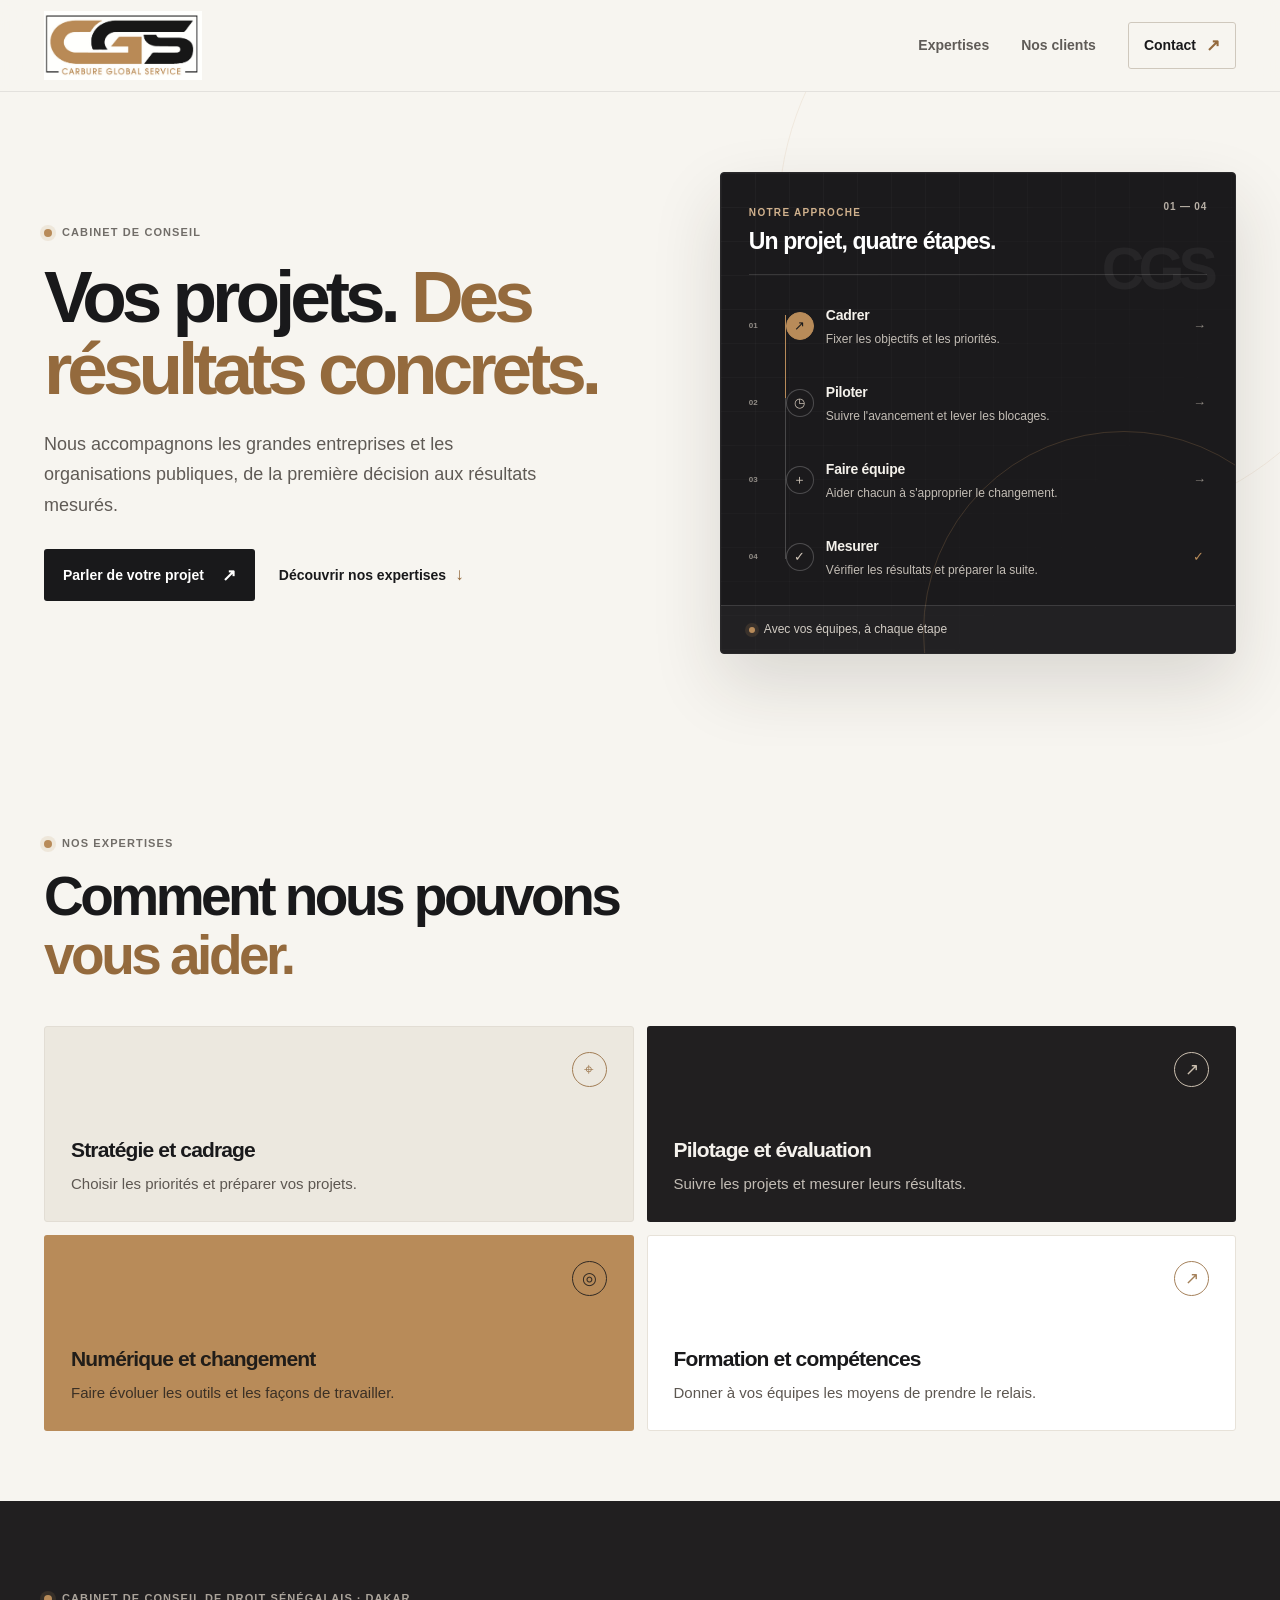
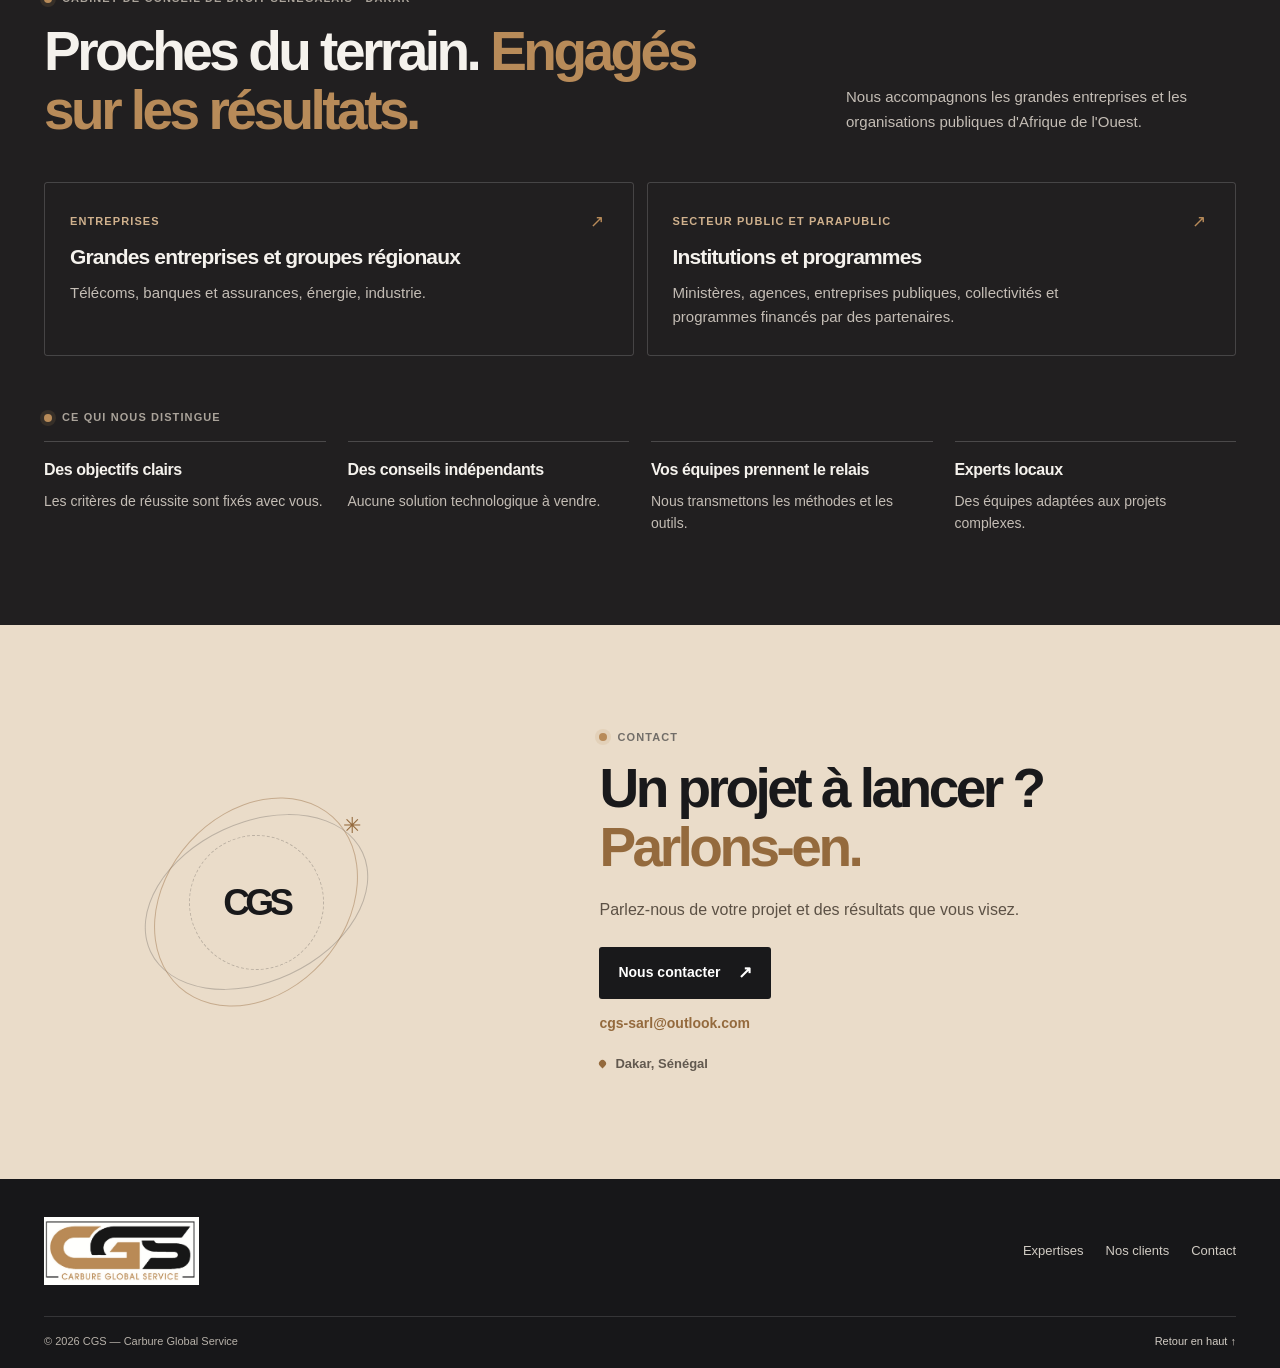
==== commit 0654775c: "Simplify homepage label" ====
--- a/index.html
+++ b/index.html
@@ -36,7 +36,7 @@
       <section class="hero section-pad" id="accueil">
         <div class="container hero-grid">
           <div class="hero-copy">
-            <p class="eyebrow"><span class="eyebrow-dot"></span> Cabinet de conseil sénégalais · Dakar</p>
+            <p class="eyebrow"><span class="eyebrow-dot"></span> Cabinet de conseil</p>
             <h1>Vos projets. <em>Des résultats concrets.</em></h1>
             <p class="hero-lead">Nous accompagnons les grandes entreprises et les organisations publiques, de la première décision aux résultats mesurés.</p>
             <div class="hero-actions">
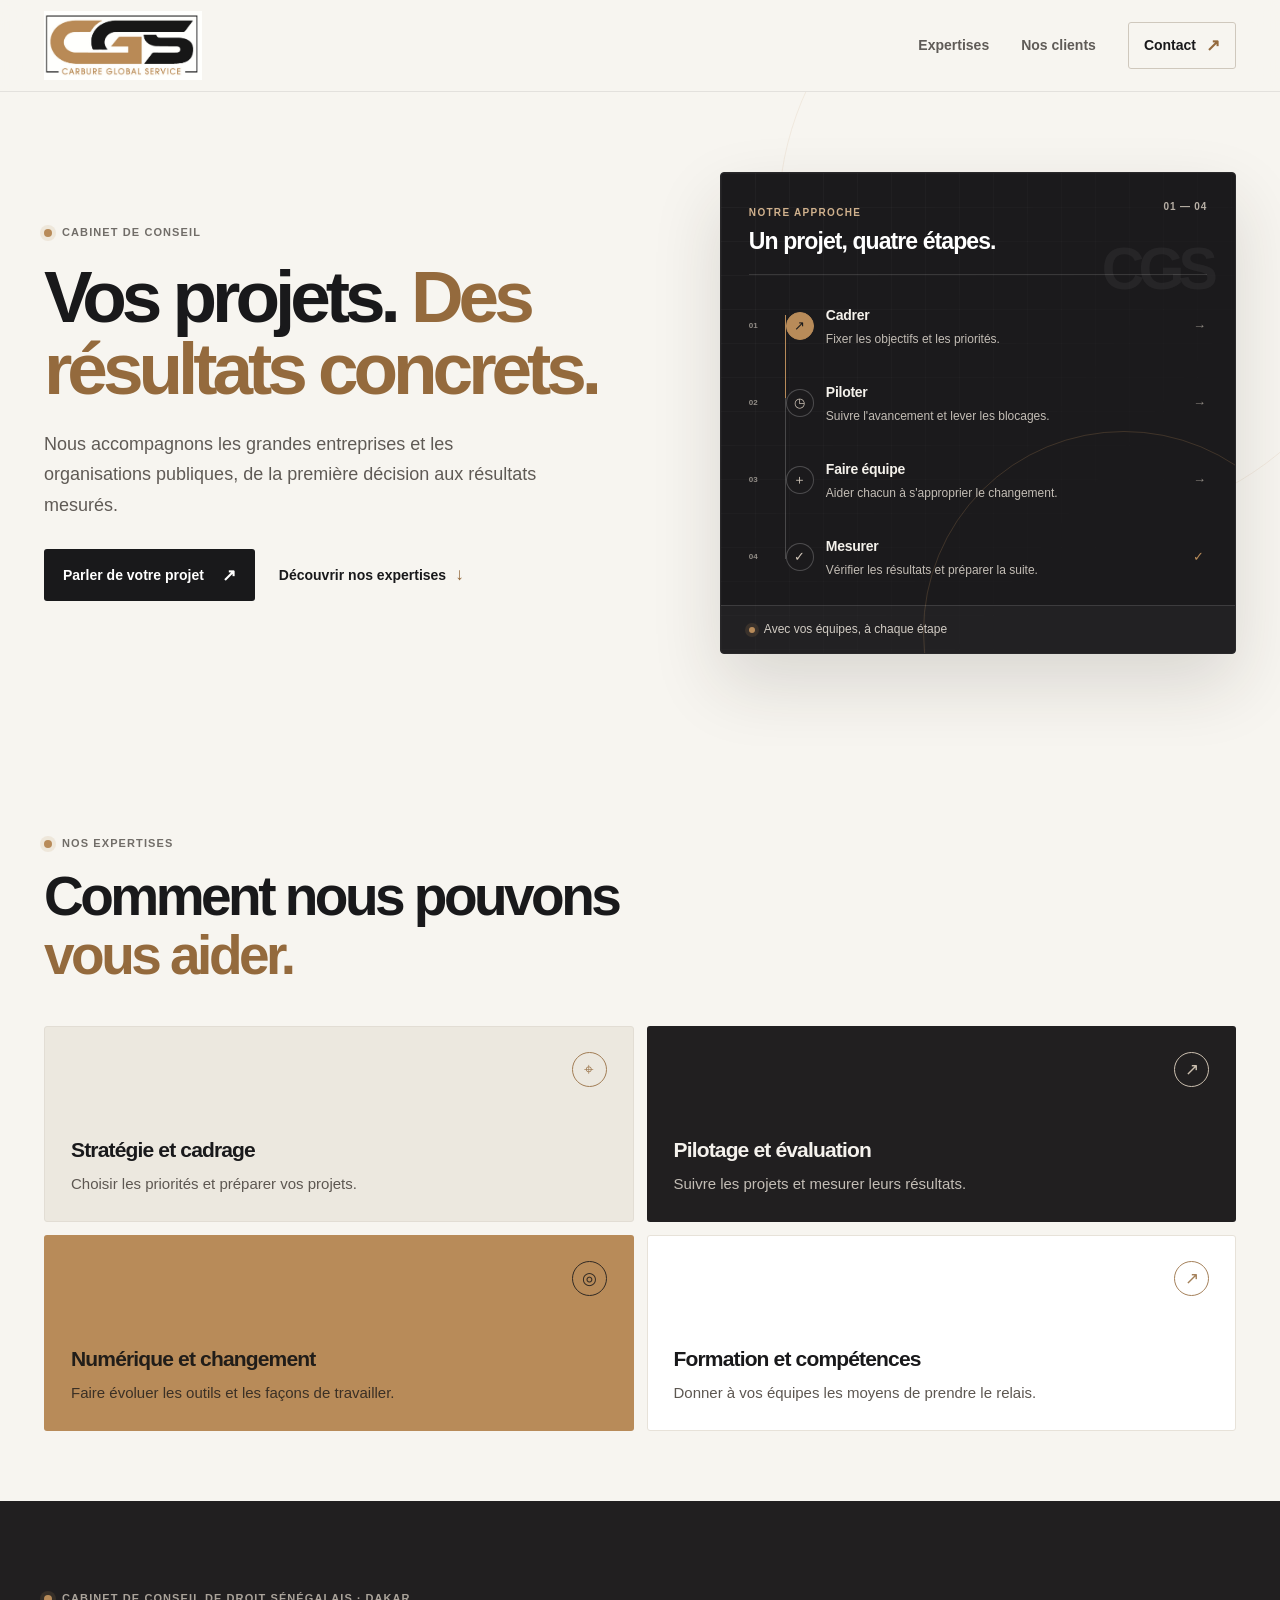
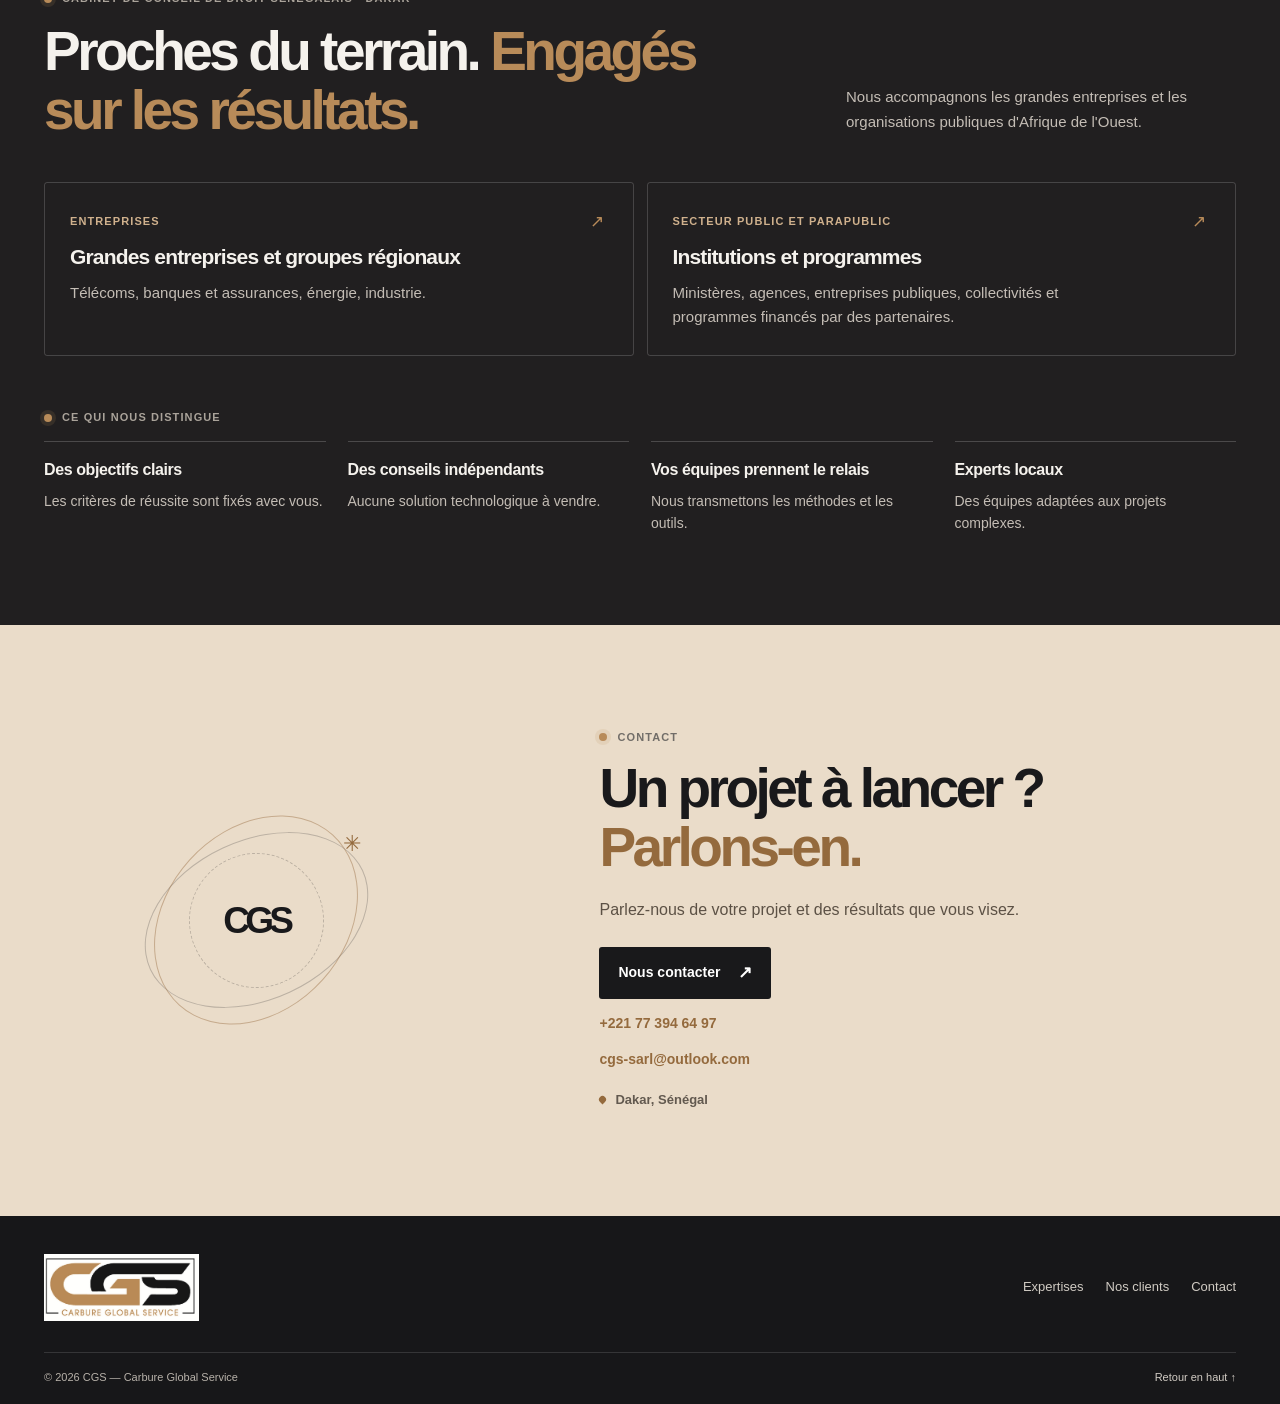
==== commit 80336865: "Add CGS phone contact" ====
--- a/index.html
+++ b/index.html
@@ -11,7 +11,7 @@
     <meta property="og:description" content="Conseil, pilotage de projets et accompagnement des équipes en Afrique de l'Ouest." />
     <title>CGS — Vos projets. Des résultats concrets.</title>
     <link rel="icon" type="image/svg+xml" href="favicon.svg" />
-    <link rel="stylesheet" href="styles.css?v=7" />
+    <link rel="stylesheet" href="styles.css?v=8" />
     <script src="script.js" defer></script>
   </head>
   <body>
@@ -112,7 +112,7 @@
       <section class="closing section-pad" id="contact">
         <div class="container closing-inner">
           <div class="closing-art" aria-hidden="true"><span class="closing-ring ring-one"></span><span class="closing-ring ring-two"></span><span class="closing-ring ring-three"></span><span class="closing-monogram">CGS</span><span class="closing-spark">✳</span></div>
-          <div class="closing-copy"><p class="eyebrow"><span class="eyebrow-dot"></span> Contact</p><h2>Un projet à lancer ? <em>Parlons-en.</em></h2><p>Parlez-nous de votre projet et des résultats que vous visez.</p><a class="button button-dark" href="mailto:cgs-sarl@outlook.com?subject=Échange%20avec%20CGS">Nous contacter <span aria-hidden="true">↗</span></a><a class="contact-email" href="mailto:cgs-sarl@outlook.com">cgs-sarl@outlook.com</a><span class="contact-location"><span class="local-marker" aria-hidden="true"></span> Dakar, Sénégal</span></div>
+          <div class="closing-copy"><p class="eyebrow"><span class="eyebrow-dot"></span> Contact</p><h2>Un projet à lancer ? <em>Parlons-en.</em></h2><p>Parlez-nous de votre projet et des résultats que vous visez.</p><a class="button button-dark" href="mailto:cgs-sarl@outlook.com?subject=Échange%20avec%20CGS">Nous contacter <span aria-hidden="true">↗</span></a><a class="contact-link" href="tel:+221773946497">+221 77 394 64 97</a><a class="contact-link" href="mailto:cgs-sarl@outlook.com">cgs-sarl@outlook.com</a><span class="contact-location"><span class="local-marker" aria-hidden="true"></span> Dakar, Sénégal</span></div>
         </div>
       </section>
     </main>
--- a/styles.css
+++ b/styles.css
@@ -132,7 +132,7 @@
 .closing-copy .eyebrow { margin-bottom: 14px; }
 .closing-copy h2 { font-size: clamp(39px, 4.5vw, 55px); }
 .closing-copy > p:not(.eyebrow) { max-width: 450px; margin: 19px 0 24px; color: #5c5145; font-size: 16px; line-height: 1.7; }
-.contact-email { display: flex; width: fit-content; margin-top: 13px; color: var(--gold-deep); font-size: 14px; font-weight: 750; }
+.contact-link { display: flex; width: fit-content; margin-top: 13px; color: var(--gold-deep); font-size: 14px; font-weight: 750; }
 .contact-location { display: flex; align-items: center; gap: 9px; margin-top: 18px; color: #62594f; font-size: 13px; font-weight: 650; }
 .local-marker { display: inline-block; width: 7px; height: 7px; border-radius: 50% 50% 50% 0; transform: rotate(-45deg); background: var(--gold-deep); }
 
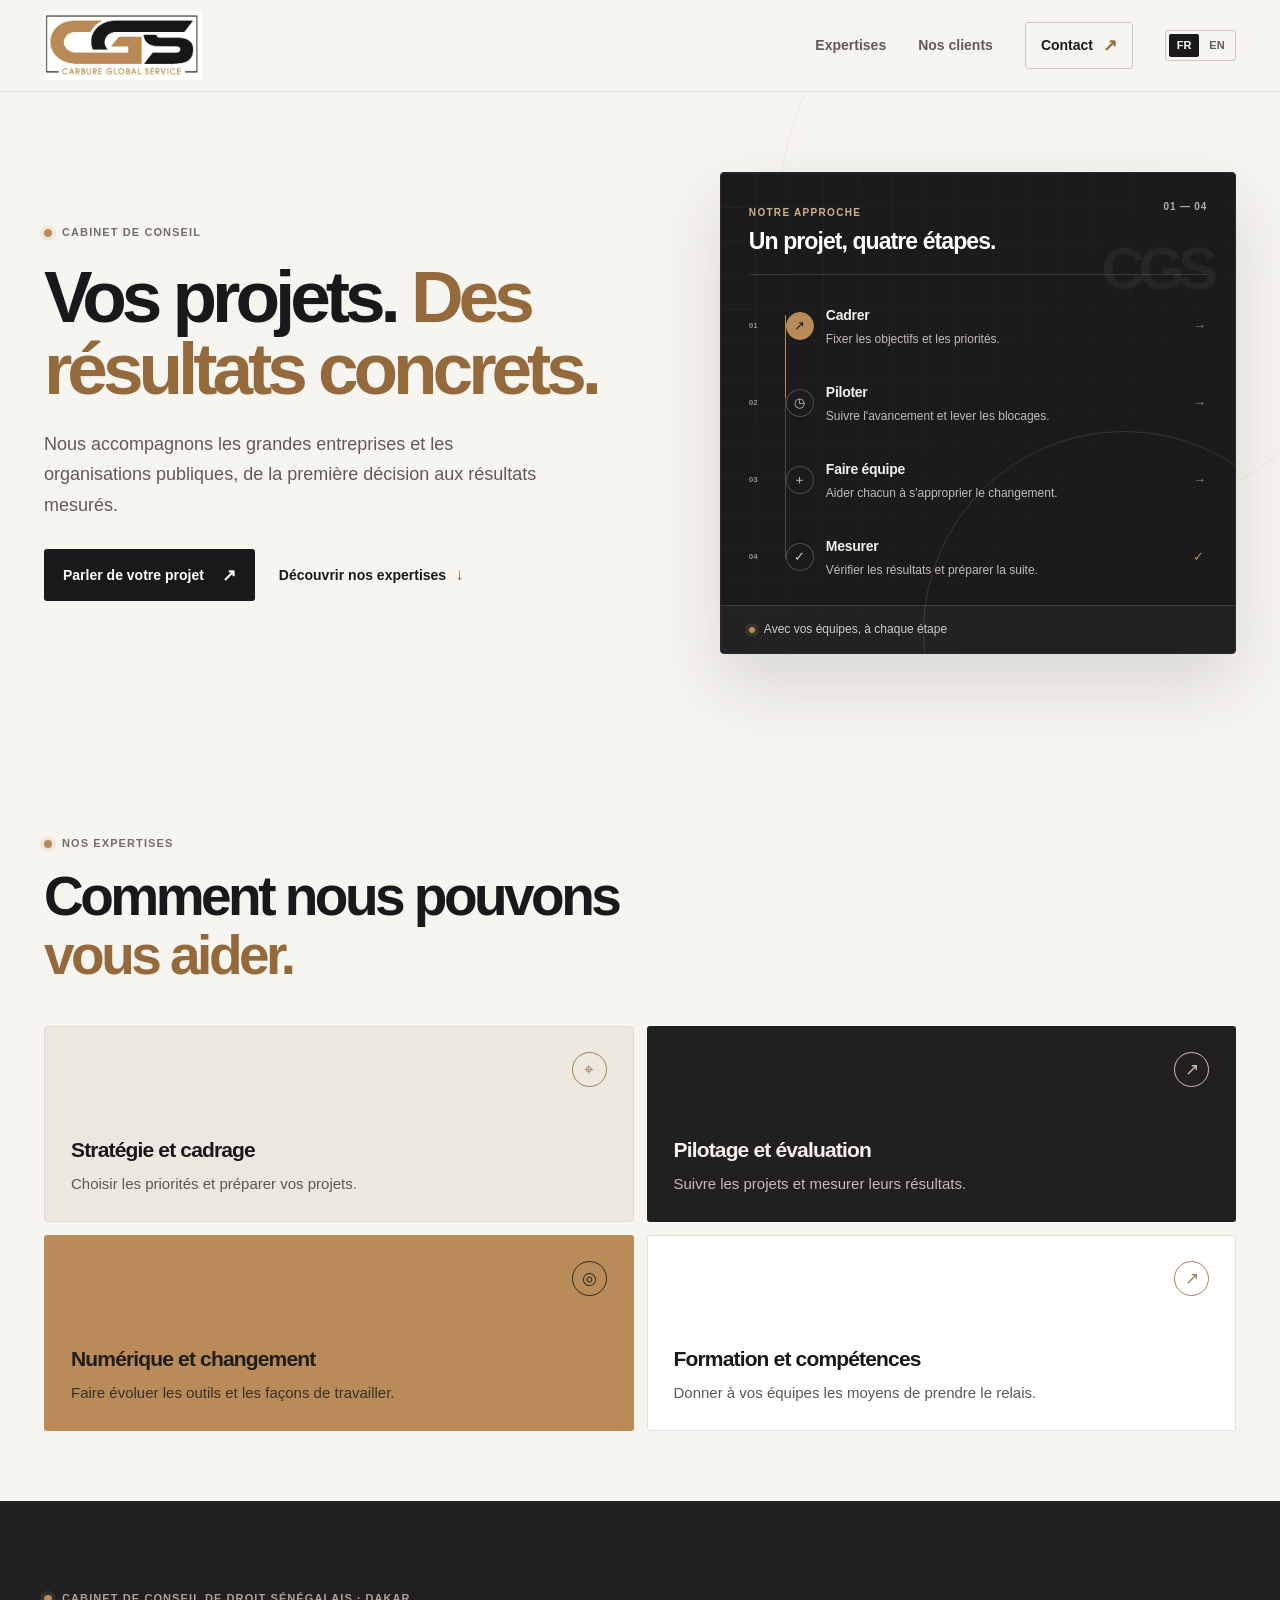
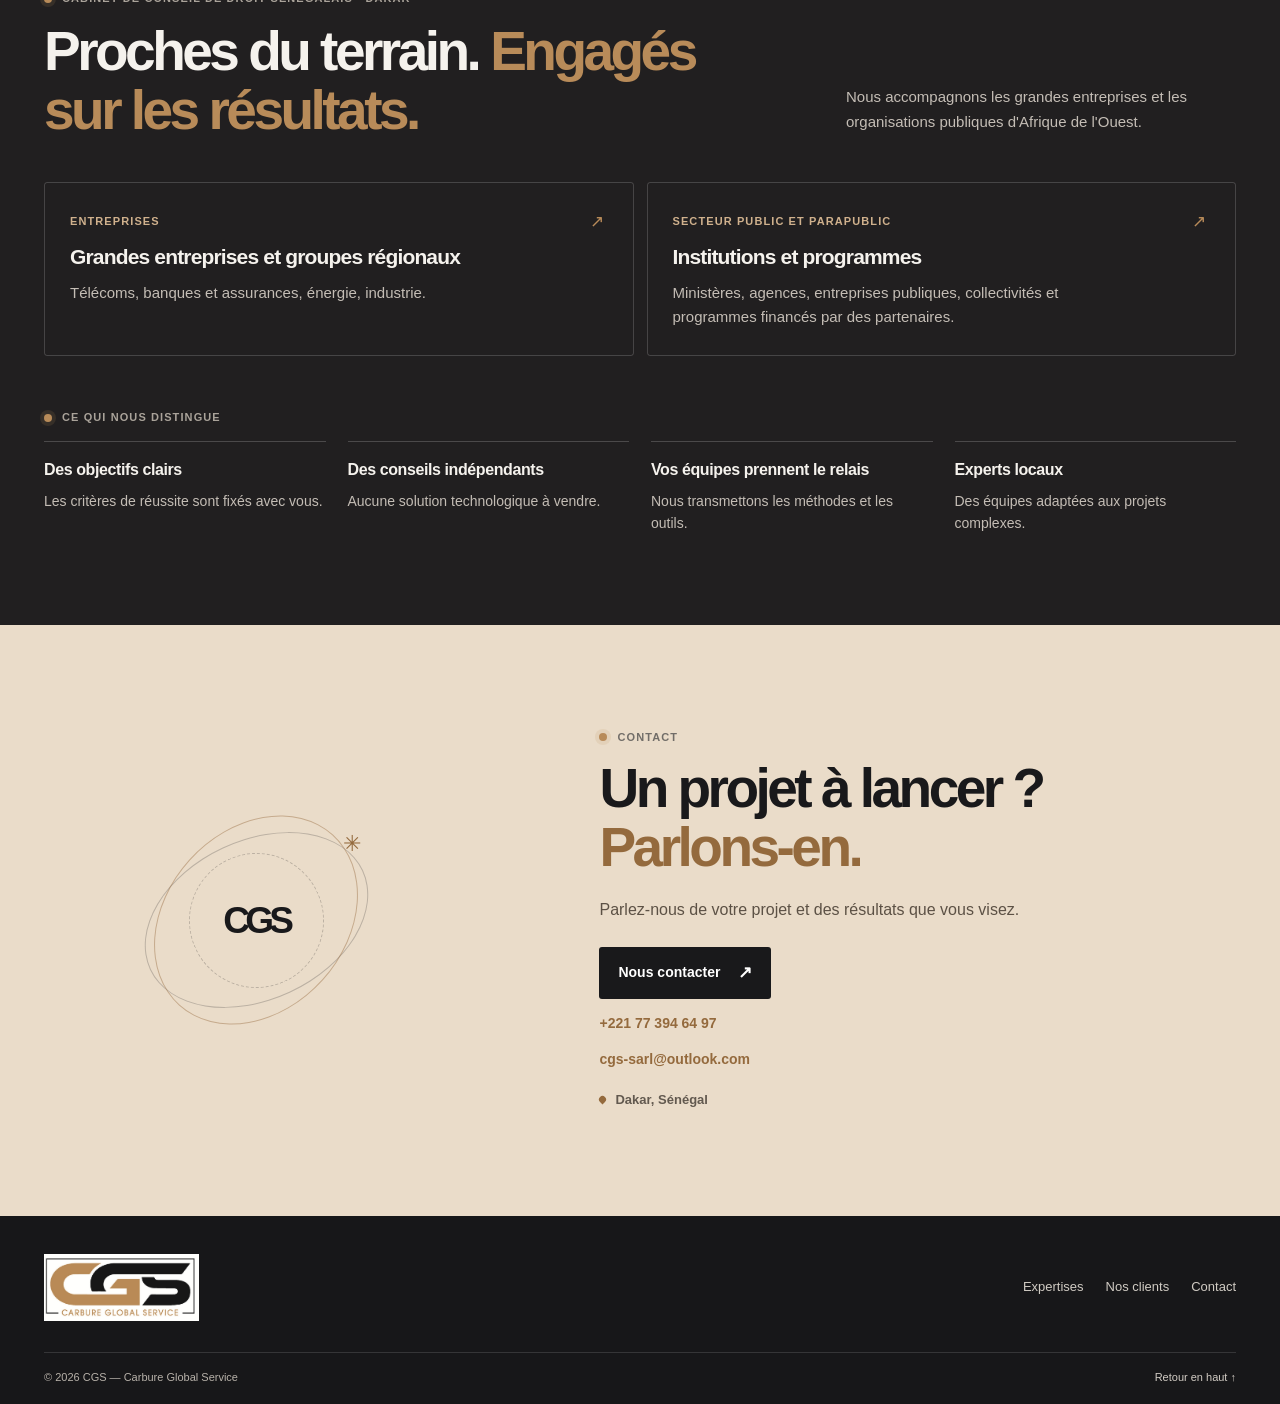
==== commit 99fc7bb8: "Add English version of CGS website" ====
--- a/index.html
+++ b/index.html
@@ -10,9 +10,11 @@
     <meta property="og:title" content="CGS — Vos projets. Des résultats concrets." />
     <meta property="og:description" content="Conseil, pilotage de projets et accompagnement des équipes en Afrique de l'Ouest." />
     <title>CGS — Vos projets. Des résultats concrets.</title>
+    <link rel="alternate" hreflang="fr" href="./index.html" />
+    <link rel="alternate" hreflang="en" href="./en/index.html" />
     <link rel="icon" type="image/svg+xml" href="favicon.svg" />
-    <link rel="stylesheet" href="styles.css?v=8" />
-    <script src="script.js" defer></script>
+    <link rel="stylesheet" href="styles.css?v=9" />
+    <script src="script.js?v=2" defer></script>
   </head>
   <body>
     <a class="skip-link" href="#contenu">Aller au contenu</a>
@@ -21,13 +23,17 @@
         <a class="brand" href="#accueil" aria-label="CGS, accueil">
           <img class="brand-logo" src="assets/cgs-logo.jpg" alt="Carbure Global Service" />
         </a>
-        <button class="menu-toggle" type="button" aria-expanded="false" aria-controls="navigation" aria-label="Ouvrir le menu">
+        <button class="menu-toggle" type="button" aria-expanded="false" aria-controls="navigation" aria-label="Ouvrir le menu" data-label-open="Ouvrir le menu" data-label-close="Fermer le menu">
           <span></span><span></span>
         </button>
         <nav class="navigation" id="navigation" aria-label="Navigation principale">
           <a href="#expertises">Expertises</a>
           <a href="#clients">Nos clients</a>
           <a class="nav-cta" href="#contact">Contact <span aria-hidden="true">↗</span></a>
+          <div class="language-switch" role="group" aria-label="Sélection de la langue">
+            <a href="index.html" lang="fr" hreflang="fr" aria-current="page">FR</a>
+            <a href="en/index.html" lang="en" hreflang="en">EN</a>
+          </div>
         </nav>
       </div>
     </header>
--- a/styles.css
+++ b/styles.css
@@ -37,6 +37,10 @@
 .nav-cta { display: inline-flex; align-items: center; gap: 10px; padding: 11px 15px; border: 1px solid #cfc8bd; border-radius: 3px; transition: background .2s ease, border .2s ease; }
 .nav-cta:hover { background: var(--white); border-color: var(--ink); }
 .nav-cta span { color: var(--gold-deep); font-size: 17px; line-height: 1; }
+.language-switch { display: inline-flex; align-items: center; gap: 3px; padding: 3px; border: 1px solid #cfc8bd; border-radius: 3px; font-size: 11px; font-weight: 750; line-height: 1; }
+.language-switch a { min-width: 30px; padding: 6px 5px; border-radius: 2px; color: #5f5b57; text-align: center; transition: background .2s ease, color .2s ease; }
+.language-switch a[aria-current="page"] { background: var(--ink); color: var(--white); }
+.language-switch a:hover:not([aria-current="page"]) { background: var(--white); color: var(--ink); }
 .menu-toggle { display: none; }
 
 .hero { position: relative; padding-top: 80px; padding-bottom: 92px; overflow: hidden; }
@@ -169,6 +173,7 @@
   .navigation.is-open { display: flex; flex-direction: column; }
   .navigation > a:not(.nav-cta) { padding: 13px 4px; border-bottom: 1px solid #e5e0d7; }
   .navigation .nav-cta { justify-content: space-between; margin-top: 13px; }
+  .language-switch { align-self: flex-start; margin-top: 13px; }
   .hero { padding-top: 48px; padding-bottom: 58px; }
   .hero-grid { display: flex; flex-direction: column; align-items: stretch; gap: 39px; }
   .hero-copy { padding: 0; }
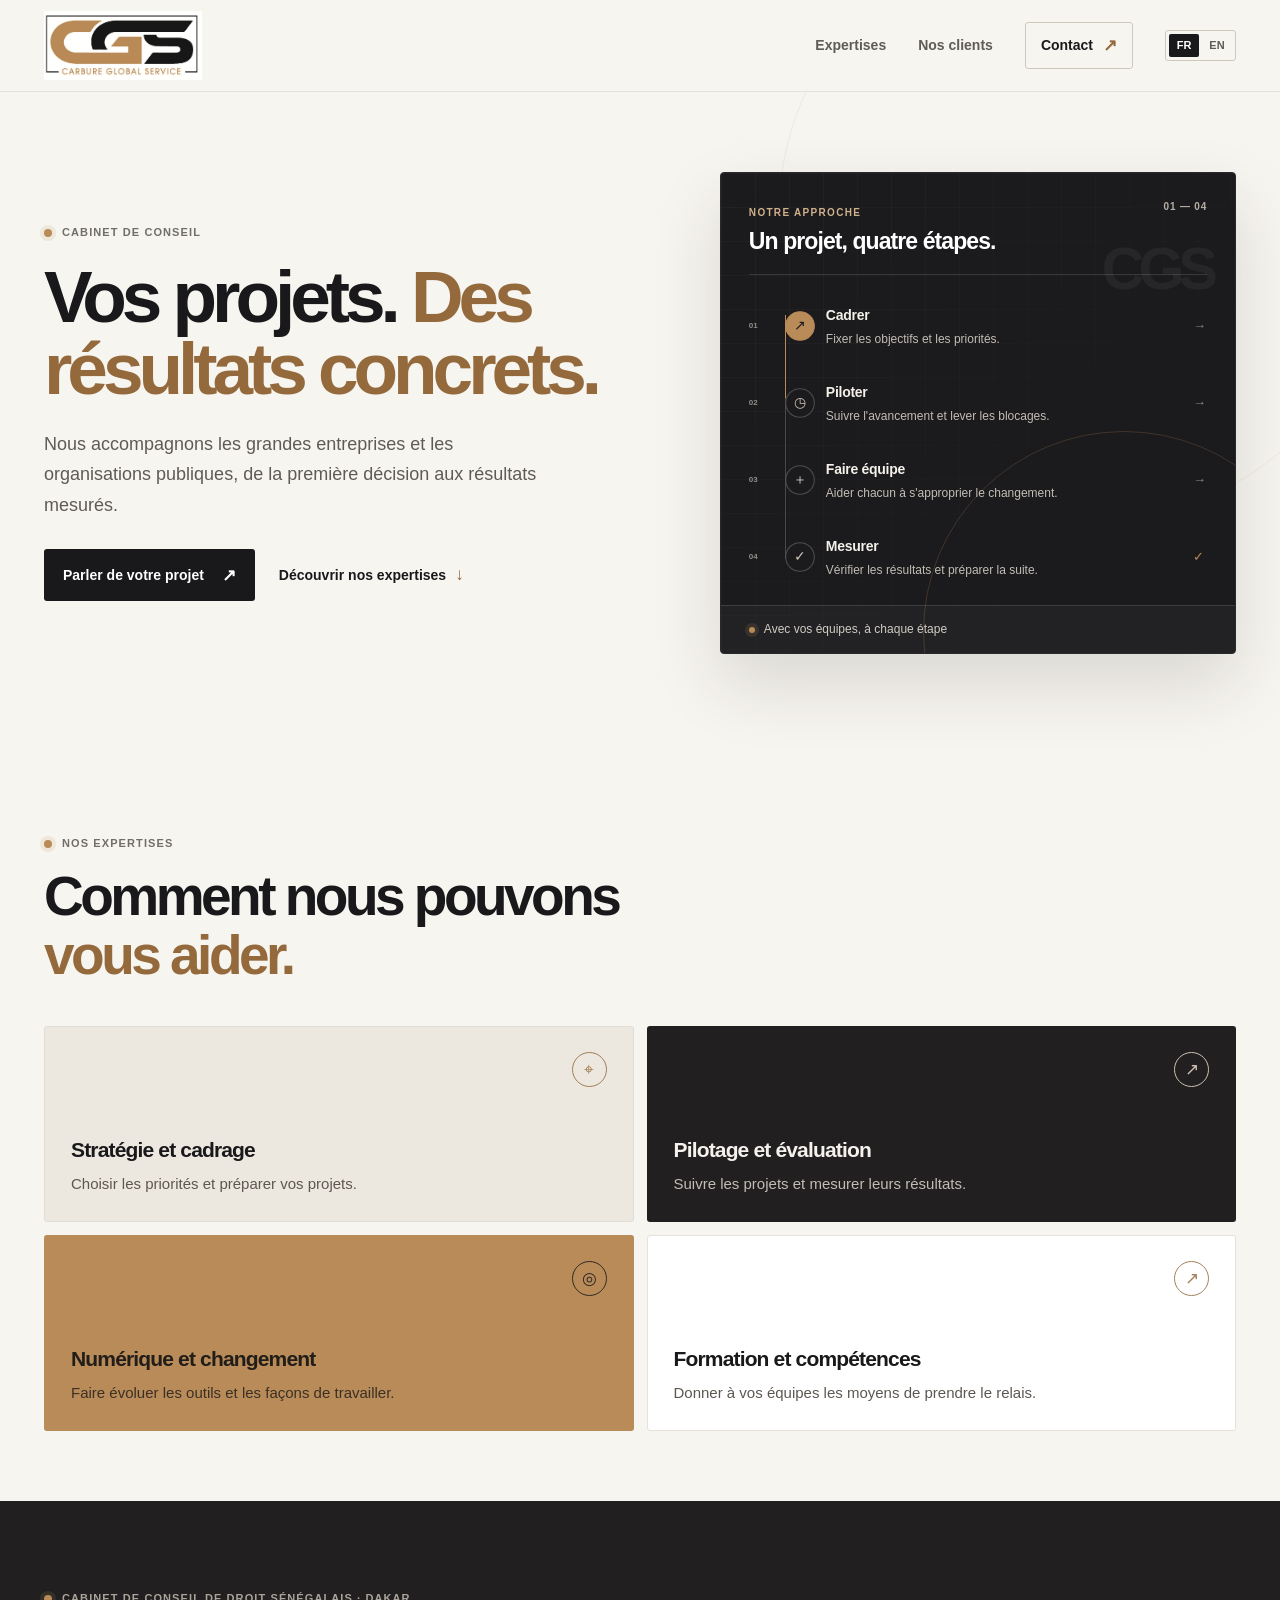
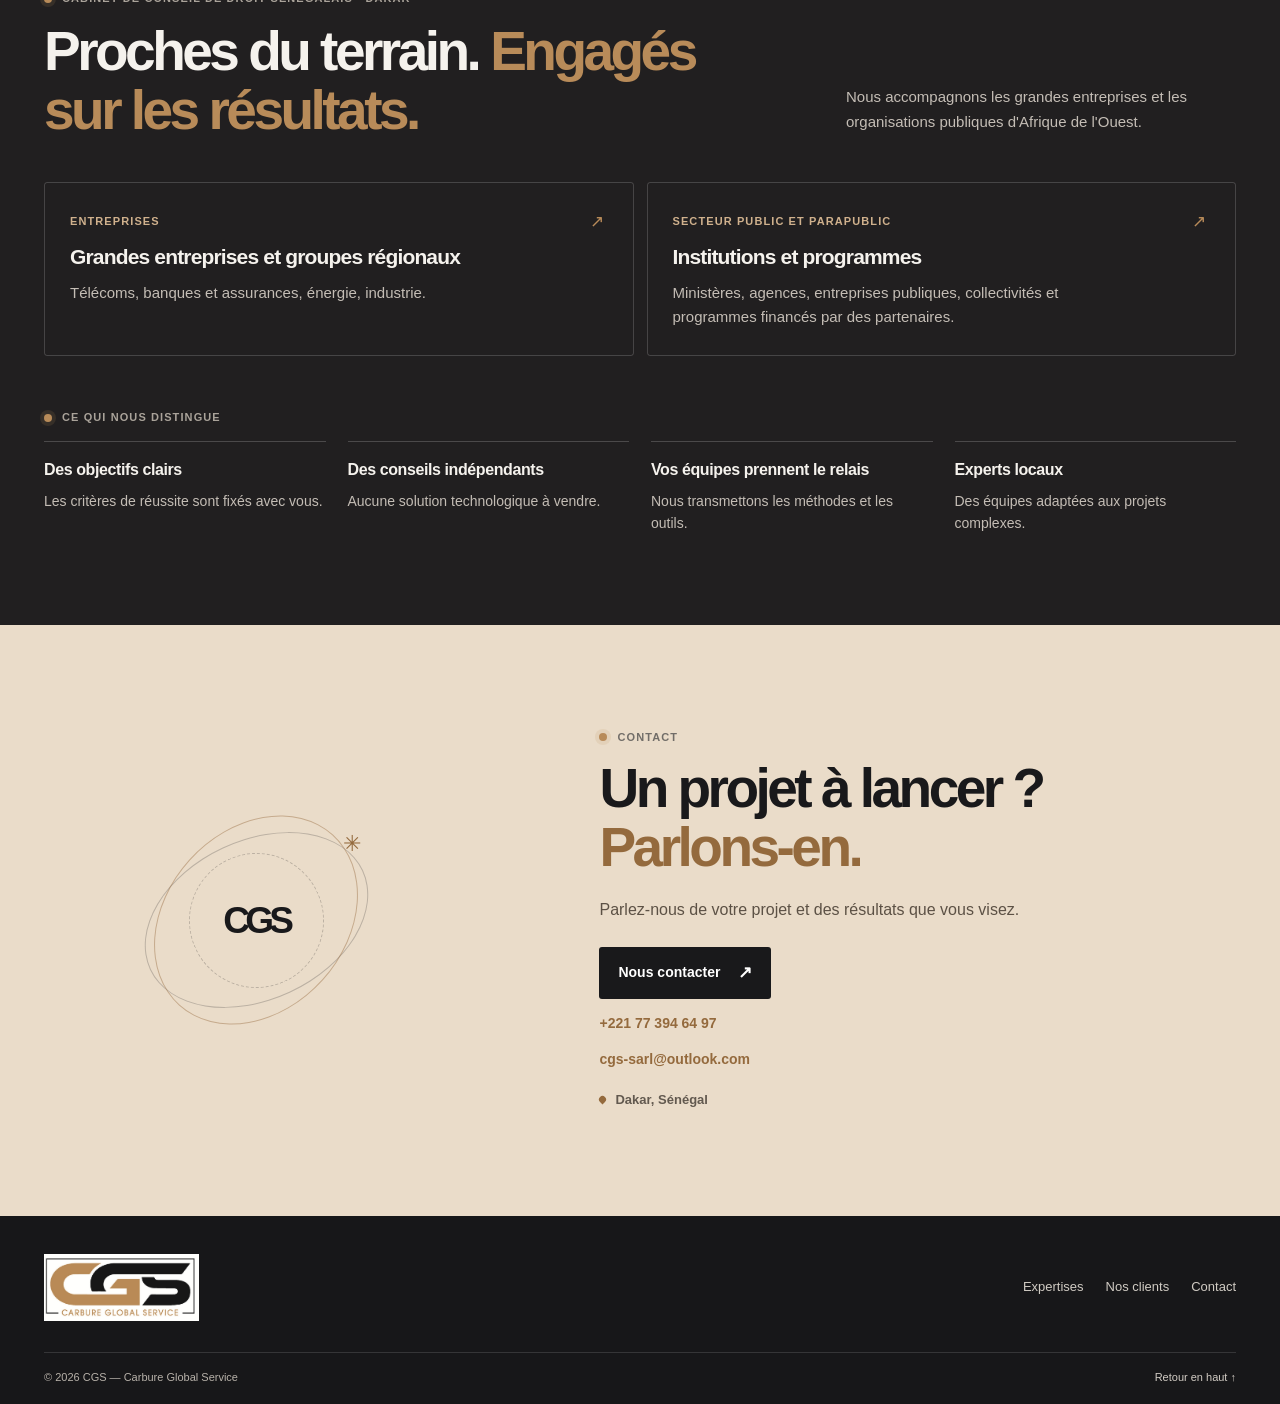
==== commit f562011c: "Add subtle animations to CGS website" ====
--- a/index.html
+++ b/index.html
@@ -13,8 +13,8 @@
     <link rel="alternate" hreflang="fr" href="./index.html" />
     <link rel="alternate" hreflang="en" href="./en/index.html" />
     <link rel="icon" type="image/svg+xml" href="favicon.svg" />
-    <link rel="stylesheet" href="styles.css?v=9" />
-    <script src="script.js?v=2" defer></script>
+    <link rel="stylesheet" href="styles.css?v=10" />
+    <script src="script.js?v=3" defer></script>
   </head>
   <body>
     <a class="skip-link" href="#contenu">Aller au contenu</a>
@@ -41,7 +41,7 @@
     <main id="contenu">
       <section class="hero section-pad" id="accueil">
         <div class="container hero-grid">
-          <div class="hero-copy">
+          <div class="hero-copy" data-reveal>
             <p class="eyebrow"><span class="eyebrow-dot"></span> Cabinet de conseil</p>
             <h1>Vos projets. <em>Des résultats concrets.</em></h1>
             <p class="hero-lead">Nous accompagnons les grandes entreprises et les organisations publiques, de la première décision aux résultats mesurés.</p>
@@ -51,7 +51,7 @@
             </div>
           </div>
 
-          <div class="cycle-panel" role="region" aria-labelledby="cycle-title">
+          <div class="cycle-panel" data-reveal role="region" aria-labelledby="cycle-title">
             <div class="cycle-panel-head"><div><span class="panel-kicker">NOTRE APPROCHE</span><h2 id="cycle-title">Un projet, quatre étapes.</h2></div><span class="panel-index">01 — 04</span></div>
             <div class="cycle-list">
               <article class="cycle-item"><span class="cycle-number">01</span><span class="cycle-marker marker-filled" aria-hidden="true">↗</span><div><h3>Cadrer</h3><p>Fixer les objectifs et les priorités.</p></div><span class="cycle-arrow" aria-hidden="true">→</span></article>
@@ -67,26 +67,26 @@
 
       <section class="section section-pad expertise-section" id="expertises">
         <div class="container">
-          <div class="section-heading heading-split">
+          <div class="section-heading heading-split" data-reveal>
             <div><p class="eyebrow"><span class="eyebrow-dot"></span> Nos expertises</p><h2>Comment nous pouvons <em>vous aider.</em></h2></div>
           </div>
           <div class="expertise-grid">
-            <article class="expertise-card card-sand">
+            <article class="expertise-card card-sand" data-reveal>
               <div class="card-top"><span class="card-symbol" aria-hidden="true">⌖</span></div>
               <h3>Stratégie et cadrage</h3>
               <p>Choisir les priorités et préparer vos projets.</p>
             </article>
-            <article class="expertise-card card-dark">
+            <article class="expertise-card card-dark" data-reveal>
               <div class="card-top"><span class="card-symbol" aria-hidden="true">↗</span></div>
               <h3>Pilotage et évaluation</h3>
               <p>Suivre les projets et mesurer leurs résultats.</p>
             </article>
-            <article class="expertise-card card-gold">
+            <article class="expertise-card card-gold" data-reveal>
               <div class="card-top"><span class="card-symbol" aria-hidden="true">◎</span></div>
               <h3>Numérique et changement</h3>
               <p>Faire évoluer les outils et les façons de travailler.</p>
             </article>
-            <article class="expertise-card card-light">
+            <article class="expertise-card card-light" data-reveal>
               <div class="card-top"><span class="card-symbol" aria-hidden="true">↗</span></div>
               <h3>Formation et compétences</h3>
               <p>Donner à vos équipes les moyens de prendre le relais.</p>
@@ -97,28 +97,28 @@
 
       <section class="clients-section section-pad" id="clients">
         <div class="container">
-          <div class="section-heading heading-split">
+          <div class="section-heading heading-split" data-reveal>
             <div><p class="eyebrow eyebrow-light"><span class="eyebrow-dot"></span> Cabinet de conseil de droit sénégalais · Dakar</p><h2>Proches du terrain. <em>Engagés sur les résultats.</em></h2></div>
             <p class="heading-aside">Nous accompagnons les grandes entreprises et les organisations publiques d'Afrique de l'Ouest.</p>
           </div>
           <div class="audience-grid">
-            <article class="audience-card"><div><span class="audience-kicker">ENTREPRISES</span><h3>Grandes entreprises et groupes régionaux</h3><p>Télécoms, banques et assurances, énergie, industrie.</p></div><span class="audience-icon" aria-hidden="true">↗</span></article>
-            <article class="audience-card"><div><span class="audience-kicker">SECTEUR PUBLIC ET PARAPUBLIC</span><h3>Institutions et programmes</h3><p>Ministères, agences, entreprises publiques, collectivités et programmes financés par des partenaires.</p></div><span class="audience-icon" aria-hidden="true">↗</span></article>
+            <article class="audience-card" data-reveal><div><span class="audience-kicker">ENTREPRISES</span><h3>Grandes entreprises et groupes régionaux</h3><p>Télécoms, banques et assurances, énergie, industrie.</p></div><span class="audience-icon" aria-hidden="true">↗</span></article>
+            <article class="audience-card" data-reveal><div><span class="audience-kicker">SECTEUR PUBLIC ET PARAPUBLIC</span><h3>Institutions et programmes</h3><p>Ministères, agences, entreprises publiques, collectivités et programmes financés par des partenaires.</p></div><span class="audience-icon" aria-hidden="true">↗</span></article>
           </div>
-          <div class="proof-heading"><p class="eyebrow eyebrow-light"><span class="eyebrow-dot"></span> Ce qui nous distingue</p></div>
+          <div class="proof-heading" data-reveal><p class="eyebrow eyebrow-light"><span class="eyebrow-dot"></span> Ce qui nous distingue</p></div>
           <div class="proof-grid">
-            <article><h3>Des objectifs clairs</h3><p>Les critères de réussite sont fixés avec vous.</p></article>
-            <article><h3>Des conseils indépendants</h3><p>Aucune solution technologique à vendre.</p></article>
-            <article><h3>Vos équipes prennent le relais</h3><p>Nous transmettons les méthodes et les outils.</p></article>
-            <article><h3>Experts locaux</h3><p>Des équipes adaptées aux projets complexes.</p></article>
+            <article data-reveal><h3>Des objectifs clairs</h3><p>Les critères de réussite sont fixés avec vous.</p></article>
+            <article data-reveal><h3>Des conseils indépendants</h3><p>Aucune solution technologique à vendre.</p></article>
+            <article data-reveal><h3>Vos équipes prennent le relais</h3><p>Nous transmettons les méthodes et les outils.</p></article>
+            <article data-reveal><h3>Experts locaux</h3><p>Des équipes adaptées aux projets complexes.</p></article>
           </div>
         </div>
       </section>
 
       <section class="closing section-pad" id="contact">
         <div class="container closing-inner">
-          <div class="closing-art" aria-hidden="true"><span class="closing-ring ring-one"></span><span class="closing-ring ring-two"></span><span class="closing-ring ring-three"></span><span class="closing-monogram">CGS</span><span class="closing-spark">✳</span></div>
-          <div class="closing-copy"><p class="eyebrow"><span class="eyebrow-dot"></span> Contact</p><h2>Un projet à lancer ? <em>Parlons-en.</em></h2><p>Parlez-nous de votre projet et des résultats que vous visez.</p><a class="button button-dark" href="mailto:cgs-sarl@outlook.com?subject=Échange%20avec%20CGS">Nous contacter <span aria-hidden="true">↗</span></a><a class="contact-link" href="tel:+221773946497">+221 77 394 64 97</a><a class="contact-link" href="mailto:cgs-sarl@outlook.com">cgs-sarl@outlook.com</a><span class="contact-location"><span class="local-marker" aria-hidden="true"></span> Dakar, Sénégal</span></div>
+          <div class="closing-art" data-reveal aria-hidden="true"><span class="closing-ring ring-one"></span><span class="closing-ring ring-two"></span><span class="closing-ring ring-three"></span><span class="closing-monogram">CGS</span><span class="closing-spark">✳</span></div>
+          <div class="closing-copy" data-reveal><p class="eyebrow"><span class="eyebrow-dot"></span> Contact</p><h2>Un projet à lancer ? <em>Parlons-en.</em></h2><p>Parlez-nous de votre projet et des résultats que vous visez.</p><a class="button button-dark" href="mailto:cgs-sarl@outlook.com?subject=Échange%20avec%20CGS">Nous contacter <span aria-hidden="true">↗</span></a><a class="contact-link" href="tel:+221773946497">+221 77 394 64 97</a><a class="contact-link" href="mailto:cgs-sarl@outlook.com">cgs-sarl@outlook.com</a><span class="contact-location"><span class="local-marker" aria-hidden="true"></span> Dakar, Sénégal</span></div>
         </div>
       </section>
     </main>
--- a/styles.css
+++ b/styles.css
@@ -62,6 +62,36 @@
 .button-dark:hover { background: #353337; }
 .text-link { display: inline-flex; gap: 9px; align-items: center; font-size: 14px; font-weight: 750; }
 .text-link span { color: var(--gold-deep); font-size: 17px; }
+
+html.motion-ready [data-reveal] { opacity: 0; transform: translateY(18px); transition: opacity .55s ease, transform .65s cubic-bezier(.2,.75,.25,1), box-shadow .25s ease, border-color .25s ease; }
+html.motion-ready [data-reveal].is-visible { opacity: 1; transform: translateY(0); }
+html.motion-ready .cycle-panel[data-reveal] { transition-delay: .12s; }
+html.motion-ready .cycle-panel .cycle-item { opacity: 0; transform: translateY(8px); transition: opacity .42s ease, transform .5s cubic-bezier(.2,.75,.25,1); }
+html.motion-ready .cycle-panel.is-visible .cycle-item { opacity: 1; transform: translateY(0); }
+html.motion-ready .cycle-panel.is-visible .cycle-item:nth-child(1) { transition-delay: .12s; }
+html.motion-ready .cycle-panel.is-visible .cycle-item:nth-child(2) { transition-delay: .23s; }
+html.motion-ready .cycle-panel.is-visible .cycle-item:nth-child(3) { transition-delay: .34s; }
+html.motion-ready .cycle-panel.is-visible .cycle-item:nth-child(4) { transition-delay: .45s; }
+html.motion-ready .cycle-panel .cycle-marker { transition: background-color .3s ease, border-color .3s ease, transform .35s ease; }
+html.motion-ready .cycle-panel.is-visible .cycle-marker { transform: scale(1.06); }
+html.motion-ready .expertise-grid .expertise-card:nth-child(2),
+html.motion-ready .proof-grid article:nth-child(2) { transition-delay: .07s; }
+html.motion-ready .expertise-grid .expertise-card:nth-child(3),
+html.motion-ready .proof-grid article:nth-child(3) { transition-delay: .14s; }
+html.motion-ready .expertise-grid .expertise-card:nth-child(4),
+html.motion-ready .proof-grid article:nth-child(4) { transition-delay: .21s; }
+html.motion-ready .audience-grid .audience-card:nth-child(2) { transition-delay: .1s; }
+.expertise-card { transition: box-shadow .25s ease; }
+.expertise-card:hover { box-shadow: 0 12px 28px rgb(25 25 27 / 10%); }
+.audience-card { transition: border-color .25s ease; }
+.audience-card:hover { border-color: rgb(184 139 89 / 68%); }
+html.motion-ready .closing-art .closing-ring { opacity: .25; transition: opacity .55s ease, transform .7s cubic-bezier(.2,.75,.25,1); }
+html.motion-ready .closing-art[data-reveal]:not(.is-visible) .ring-one { transform: rotate(-25deg) scale(.86); }
+html.motion-ready .closing-art[data-reveal]:not(.is-visible) .ring-two { transform: rotate(42deg) scale(.86); }
+html.motion-ready .closing-art[data-reveal]:not(.is-visible) .ring-three { transform: scale(.86); }
+html.motion-ready .closing-art.is-visible .closing-ring { opacity: 1; }
+html.motion-ready .closing-art.is-visible .ring-two { transition-delay: .1s; }
+html.motion-ready .closing-art.is-visible .ring-three { transition-delay: .2s; }
 
 .cycle-panel { position: relative; padding: 26px 28px 0; overflow: hidden; border: 1px solid #29282a; border-radius: 4px; background: #1b1a1c; color: #f7f4ef; box-shadow: 0 30px 70px rgb(39 32 25 / 14%); isolation: isolate; }
 .cycle-panel::before { position: absolute; z-index: -1; inset: 0; background-image: linear-gradient(rgb(255 255 255 / 3%) 1px, transparent 1px), linear-gradient(90deg, rgb(255 255 255 / 3%) 1px, transparent 1px); background-size: 34px 34px; content: ""; mask-image: linear-gradient(130deg, #000, transparent 85%); }
@@ -240,4 +270,5 @@
 
 @media (prefers-reduced-motion: reduce) {
   *, *::before, *::after { scroll-behavior: auto !important; transition-duration: .01ms !important; animation-duration: .01ms !important; animation-iteration-count: 1 !important; }
-}
+  html.motion-ready [data-reveal], html.motion-ready .cycle-panel .cycle-item { opacity: 1 !important; transform: none !important; }
+}
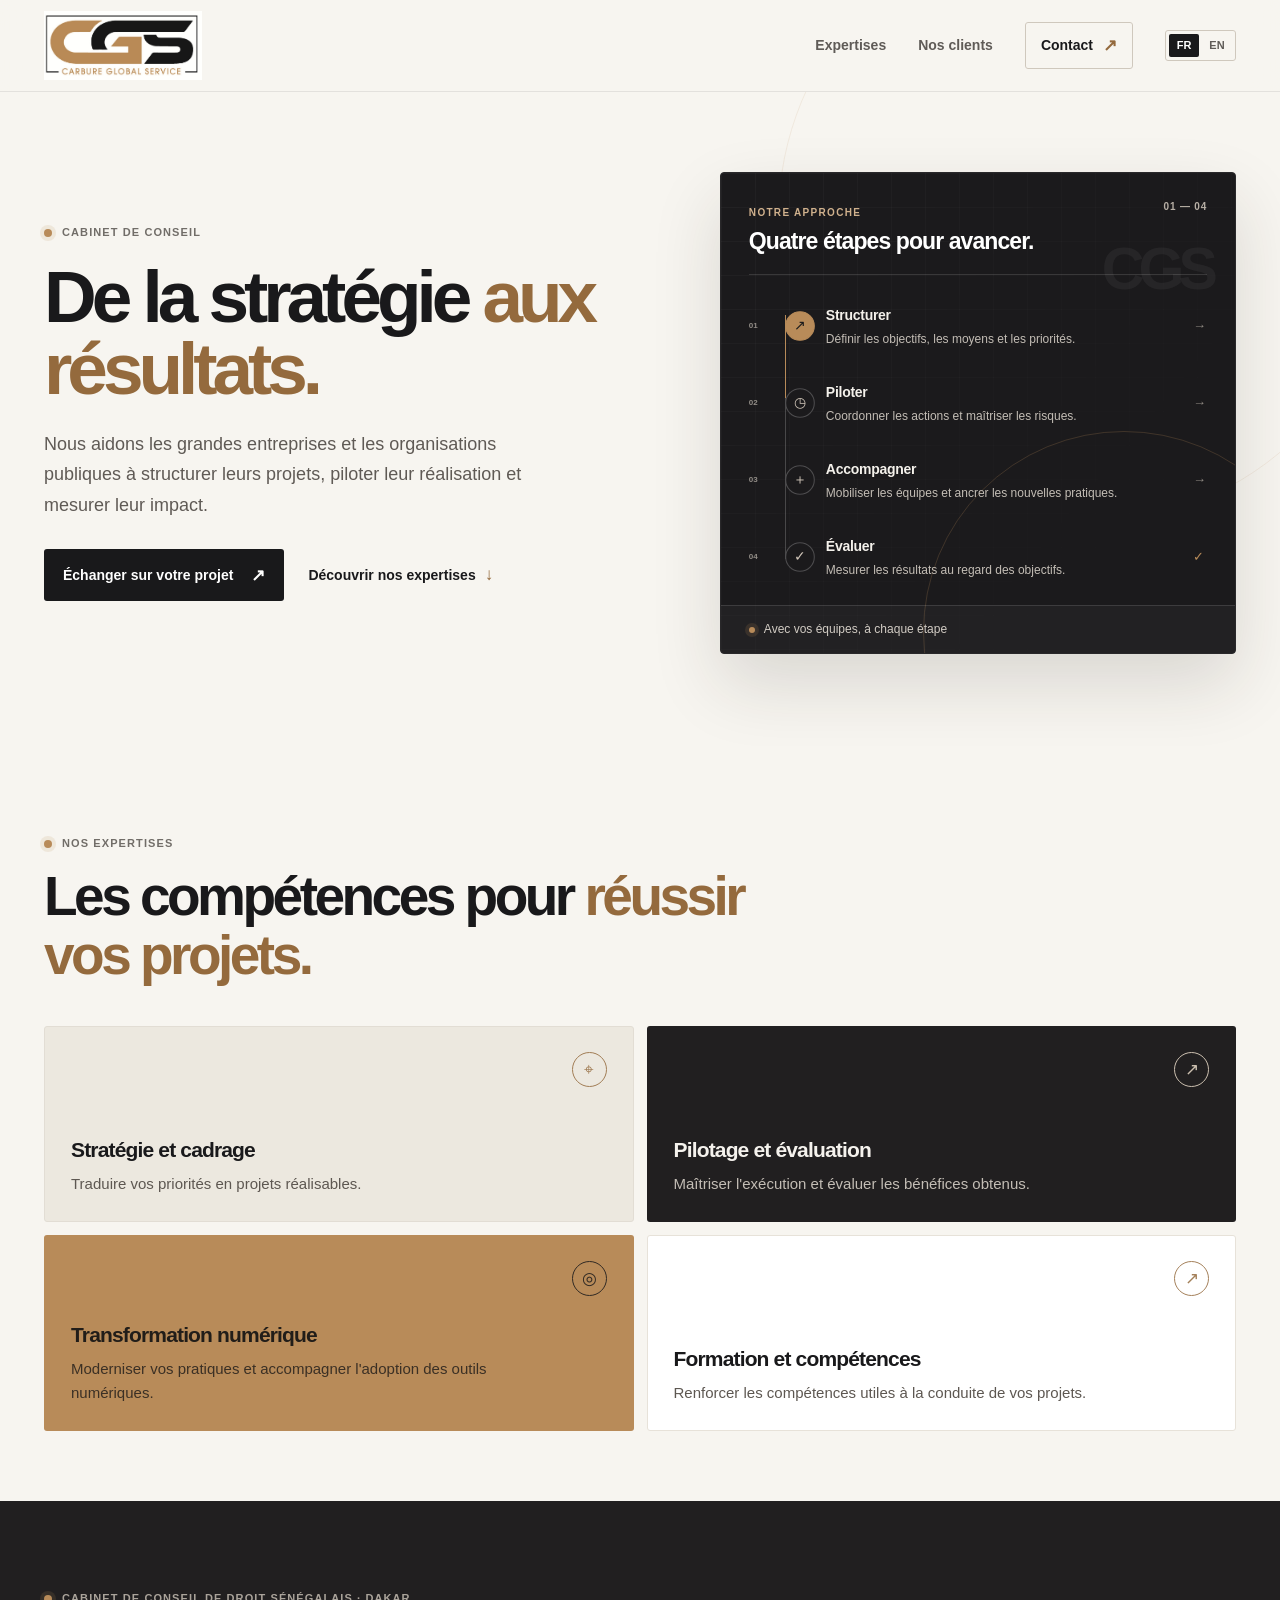
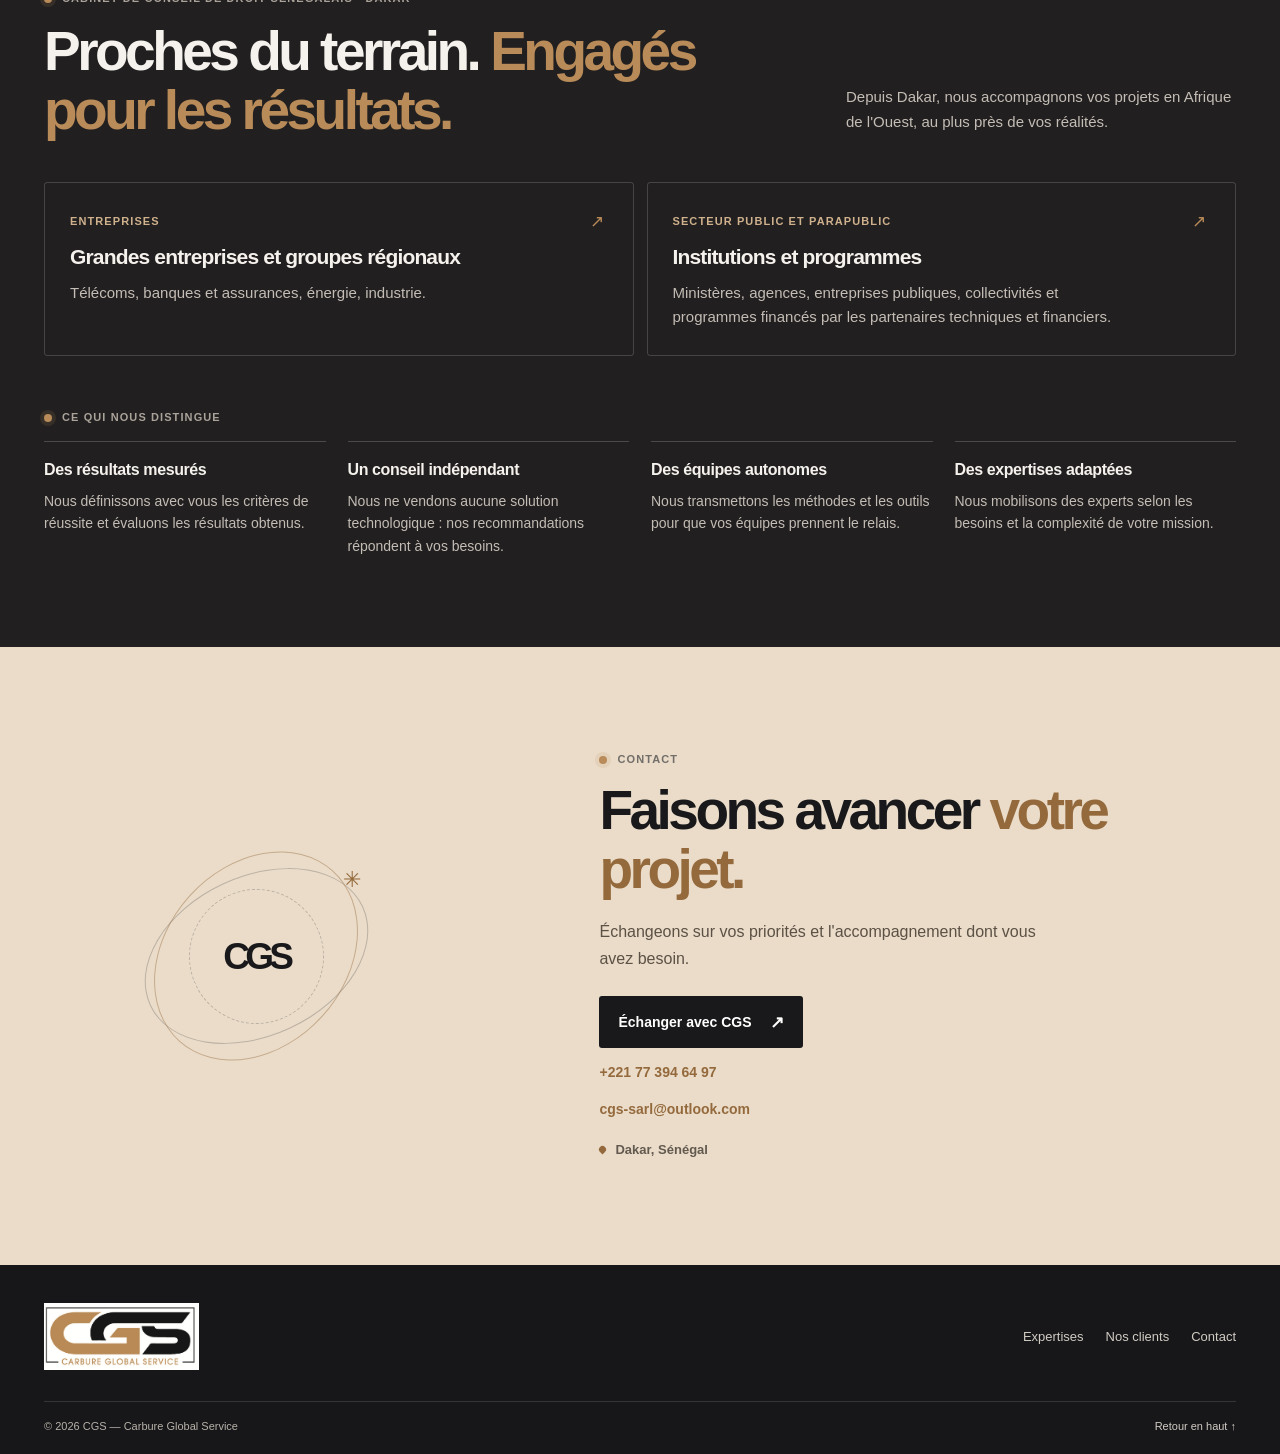
==== commit f7d613cf: "Refine French and English website copy" ====
--- a/index.html
+++ b/index.html
@@ -4,12 +4,12 @@
     <meta charset="utf-8" />
     <meta name="viewport" content="width=device-width, initial-scale=1" />
     <meta name="theme-color" content="#171719" />
-    <meta name="description" content="CGS aide les entreprises et les organisations publiques à faire avancer leurs projets et à mesurer leurs résultats." />
+    <meta name="description" content="CGS accompagne les grandes entreprises et les organisations publiques en Afrique de l'Ouest : stratégie, pilotage, transformation numérique et formation." />
     <meta property="og:type" content="website" />
     <meta property="og:locale" content="fr_SN" />
-    <meta property="og:title" content="CGS — Vos projets. Des résultats concrets." />
-    <meta property="og:description" content="Conseil, pilotage de projets et accompagnement des équipes en Afrique de l'Ouest." />
-    <title>CGS — Vos projets. Des résultats concrets.</title>
+    <meta property="og:title" content="CGS — De la stratégie aux résultats." />
+    <meta property="og:description" content="De la conception de vos projets à la mesure de leur impact, CGS accompagne vos équipes à chaque étape." />
+    <title>CGS — De la stratégie aux résultats.</title>
     <link rel="alternate" hreflang="fr" href="./index.html" />
     <link rel="alternate" hreflang="en" href="./en/index.html" />
     <link rel="icon" type="image/svg+xml" href="favicon.svg" />
@@ -43,21 +43,21 @@
         <div class="container hero-grid">
           <div class="hero-copy" data-reveal>
             <p class="eyebrow"><span class="eyebrow-dot"></span> Cabinet de conseil</p>
-            <h1>Vos projets. <em>Des résultats concrets.</em></h1>
-            <p class="hero-lead">Nous accompagnons les grandes entreprises et les organisations publiques, de la première décision aux résultats mesurés.</p>
+            <h1>De la stratégie <em>aux résultats.</em></h1>
+            <p class="hero-lead">Nous aidons les grandes entreprises et les organisations publiques à structurer leurs projets, piloter leur réalisation et mesurer leur impact.</p>
             <div class="hero-actions">
-              <a class="button button-dark" href="#contact">Parler de votre projet <span aria-hidden="true">↗</span></a>
+              <a class="button button-dark" href="#contact">Échanger sur votre projet <span aria-hidden="true">↗</span></a>
               <a class="text-link" href="#expertises">Découvrir nos expertises <span aria-hidden="true">↓</span></a>
             </div>
           </div>
 
           <div class="cycle-panel" data-reveal role="region" aria-labelledby="cycle-title">
-            <div class="cycle-panel-head"><div><span class="panel-kicker">NOTRE APPROCHE</span><h2 id="cycle-title">Un projet, quatre étapes.</h2></div><span class="panel-index">01 — 04</span></div>
+            <div class="cycle-panel-head"><div><span class="panel-kicker">NOTRE APPROCHE</span><h2 id="cycle-title">Quatre étapes pour avancer.</h2></div><span class="panel-index">01 — 04</span></div>
             <div class="cycle-list">
-              <article class="cycle-item"><span class="cycle-number">01</span><span class="cycle-marker marker-filled" aria-hidden="true">↗</span><div><h3>Cadrer</h3><p>Fixer les objectifs et les priorités.</p></div><span class="cycle-arrow" aria-hidden="true">→</span></article>
-              <article class="cycle-item"><span class="cycle-number">02</span><span class="cycle-marker" aria-hidden="true">◷</span><div><h3>Piloter</h3><p>Suivre l'avancement et lever les blocages.</p></div><span class="cycle-arrow" aria-hidden="true">→</span></article>
-              <article class="cycle-item"><span class="cycle-number">03</span><span class="cycle-marker" aria-hidden="true">＋</span><div><h3>Faire équipe</h3><p>Aider chacun à s'approprier le changement.</p></div><span class="cycle-arrow" aria-hidden="true">→</span></article>
-              <article class="cycle-item"><span class="cycle-number">04</span><span class="cycle-marker" aria-hidden="true">✓</span><div><h3>Mesurer</h3><p>Vérifier les résultats et préparer la suite.</p></div><span class="cycle-arrow" aria-hidden="true">✓</span></article>
+              <article class="cycle-item"><span class="cycle-number">01</span><span class="cycle-marker marker-filled" aria-hidden="true">↗</span><div><h3>Structurer</h3><p>Définir les objectifs, les moyens et les priorités.</p></div><span class="cycle-arrow" aria-hidden="true">→</span></article>
+              <article class="cycle-item"><span class="cycle-number">02</span><span class="cycle-marker" aria-hidden="true">◷</span><div><h3>Piloter</h3><p>Coordonner les actions et maîtriser les risques.</p></div><span class="cycle-arrow" aria-hidden="true">→</span></article>
+              <article class="cycle-item"><span class="cycle-number">03</span><span class="cycle-marker" aria-hidden="true">＋</span><div><h3>Accompagner</h3><p>Mobiliser les équipes et ancrer les nouvelles pratiques.</p></div><span class="cycle-arrow" aria-hidden="true">→</span></article>
+              <article class="cycle-item"><span class="cycle-number">04</span><span class="cycle-marker" aria-hidden="true">✓</span><div><h3>Évaluer</h3><p>Mesurer les résultats au regard des objectifs.</p></div><span class="cycle-arrow" aria-hidden="true">✓</span></article>
             </div>
             <div class="cycle-panel-foot"><span class="status-dot" aria-hidden="true"></span> Avec vos équipes, à chaque étape</div>
             <span class="panel-watermark" aria-hidden="true">CGS</span>
@@ -68,28 +68,28 @@
       <section class="section section-pad expertise-section" id="expertises">
         <div class="container">
           <div class="section-heading heading-split" data-reveal>
-            <div><p class="eyebrow"><span class="eyebrow-dot"></span> Nos expertises</p><h2>Comment nous pouvons <em>vous aider.</em></h2></div>
+            <div><p class="eyebrow"><span class="eyebrow-dot"></span> Nos expertises</p><h2>Les compétences pour <em>réussir vos projets.</em></h2></div>
           </div>
           <div class="expertise-grid">
             <article class="expertise-card card-sand" data-reveal>
               <div class="card-top"><span class="card-symbol" aria-hidden="true">⌖</span></div>
               <h3>Stratégie et cadrage</h3>
-              <p>Choisir les priorités et préparer vos projets.</p>
+              <p>Traduire vos priorités en projets réalisables.</p>
             </article>
             <article class="expertise-card card-dark" data-reveal>
               <div class="card-top"><span class="card-symbol" aria-hidden="true">↗</span></div>
               <h3>Pilotage et évaluation</h3>
-              <p>Suivre les projets et mesurer leurs résultats.</p>
+              <p>Maîtriser l'exécution et évaluer les bénéfices obtenus.</p>
             </article>
             <article class="expertise-card card-gold" data-reveal>
               <div class="card-top"><span class="card-symbol" aria-hidden="true">◎</span></div>
-              <h3>Numérique et changement</h3>
-              <p>Faire évoluer les outils et les façons de travailler.</p>
+              <h3>Transformation numérique</h3>
+              <p>Moderniser vos pratiques et accompagner l'adoption des outils numériques.</p>
             </article>
             <article class="expertise-card card-light" data-reveal>
               <div class="card-top"><span class="card-symbol" aria-hidden="true">↗</span></div>
               <h3>Formation et compétences</h3>
-              <p>Donner à vos équipes les moyens de prendre le relais.</p>
+              <p>Renforcer les compétences utiles à la conduite de vos projets.</p>
             </article>
           </div>
         </div>
@@ -98,19 +98,19 @@
       <section class="clients-section section-pad" id="clients">
         <div class="container">
           <div class="section-heading heading-split" data-reveal>
-            <div><p class="eyebrow eyebrow-light"><span class="eyebrow-dot"></span> Cabinet de conseil de droit sénégalais · Dakar</p><h2>Proches du terrain. <em>Engagés sur les résultats.</em></h2></div>
-            <p class="heading-aside">Nous accompagnons les grandes entreprises et les organisations publiques d'Afrique de l'Ouest.</p>
+            <div><p class="eyebrow eyebrow-light"><span class="eyebrow-dot"></span> Cabinet de conseil de droit sénégalais · Dakar</p><h2>Proches du terrain. <em>Engagés pour les résultats.</em></h2></div>
+            <p class="heading-aside">Depuis Dakar, nous accompagnons vos projets en Afrique de l'Ouest, au plus près de vos réalités.</p>
           </div>
           <div class="audience-grid">
             <article class="audience-card" data-reveal><div><span class="audience-kicker">ENTREPRISES</span><h3>Grandes entreprises et groupes régionaux</h3><p>Télécoms, banques et assurances, énergie, industrie.</p></div><span class="audience-icon" aria-hidden="true">↗</span></article>
-            <article class="audience-card" data-reveal><div><span class="audience-kicker">SECTEUR PUBLIC ET PARAPUBLIC</span><h3>Institutions et programmes</h3><p>Ministères, agences, entreprises publiques, collectivités et programmes financés par des partenaires.</p></div><span class="audience-icon" aria-hidden="true">↗</span></article>
+            <article class="audience-card" data-reveal><div><span class="audience-kicker">SECTEUR PUBLIC ET PARAPUBLIC</span><h3>Institutions et programmes</h3><p>Ministères, agences, entreprises publiques, collectivités et programmes financés par les partenaires techniques et financiers.</p></div><span class="audience-icon" aria-hidden="true">↗</span></article>
           </div>
           <div class="proof-heading" data-reveal><p class="eyebrow eyebrow-light"><span class="eyebrow-dot"></span> Ce qui nous distingue</p></div>
           <div class="proof-grid">
-            <article data-reveal><h3>Des objectifs clairs</h3><p>Les critères de réussite sont fixés avec vous.</p></article>
-            <article data-reveal><h3>Des conseils indépendants</h3><p>Aucune solution technologique à vendre.</p></article>
-            <article data-reveal><h3>Vos équipes prennent le relais</h3><p>Nous transmettons les méthodes et les outils.</p></article>
-            <article data-reveal><h3>Experts locaux</h3><p>Des équipes adaptées aux projets complexes.</p></article>
+            <article data-reveal><h3>Des résultats mesurés</h3><p>Nous définissons avec vous les critères de réussite et évaluons les résultats obtenus.</p></article>
+            <article data-reveal><h3>Un conseil indépendant</h3><p>Nous ne vendons aucune solution technologique : nos recommandations répondent à vos besoins.</p></article>
+            <article data-reveal><h3>Des équipes autonomes</h3><p>Nous transmettons les méthodes et les outils pour que vos équipes prennent le relais.</p></article>
+            <article data-reveal><h3>Des expertises adaptées</h3><p>Nous mobilisons des experts selon les besoins et la complexité de votre mission.</p></article>
           </div>
         </div>
       </section>
@@ -118,7 +118,7 @@
       <section class="closing section-pad" id="contact">
         <div class="container closing-inner">
           <div class="closing-art" data-reveal aria-hidden="true"><span class="closing-ring ring-one"></span><span class="closing-ring ring-two"></span><span class="closing-ring ring-three"></span><span class="closing-monogram">CGS</span><span class="closing-spark">✳</span></div>
-          <div class="closing-copy" data-reveal><p class="eyebrow"><span class="eyebrow-dot"></span> Contact</p><h2>Un projet à lancer ? <em>Parlons-en.</em></h2><p>Parlez-nous de votre projet et des résultats que vous visez.</p><a class="button button-dark" href="mailto:cgs-sarl@outlook.com?subject=Échange%20avec%20CGS">Nous contacter <span aria-hidden="true">↗</span></a><a class="contact-link" href="tel:+221773946497">+221 77 394 64 97</a><a class="contact-link" href="mailto:cgs-sarl@outlook.com">cgs-sarl@outlook.com</a><span class="contact-location"><span class="local-marker" aria-hidden="true"></span> Dakar, Sénégal</span></div>
+          <div class="closing-copy" data-reveal><p class="eyebrow"><span class="eyebrow-dot"></span> Contact</p><h2>Faisons avancer <em>votre projet.</em></h2><p>Échangeons sur vos priorités et l'accompagnement dont vous avez besoin.</p><a class="button button-dark" href="mailto:cgs-sarl@outlook.com?subject=Échange%20avec%20CGS">Échanger avec CGS <span aria-hidden="true">↗</span></a><a class="contact-link" href="tel:+221773946497">+221 77 394 64 97</a><a class="contact-link" href="mailto:cgs-sarl@outlook.com">cgs-sarl@outlook.com</a><span class="contact-location"><span class="local-marker" aria-hidden="true"></span> Dakar, Sénégal</span></div>
         </div>
       </section>
     </main>
